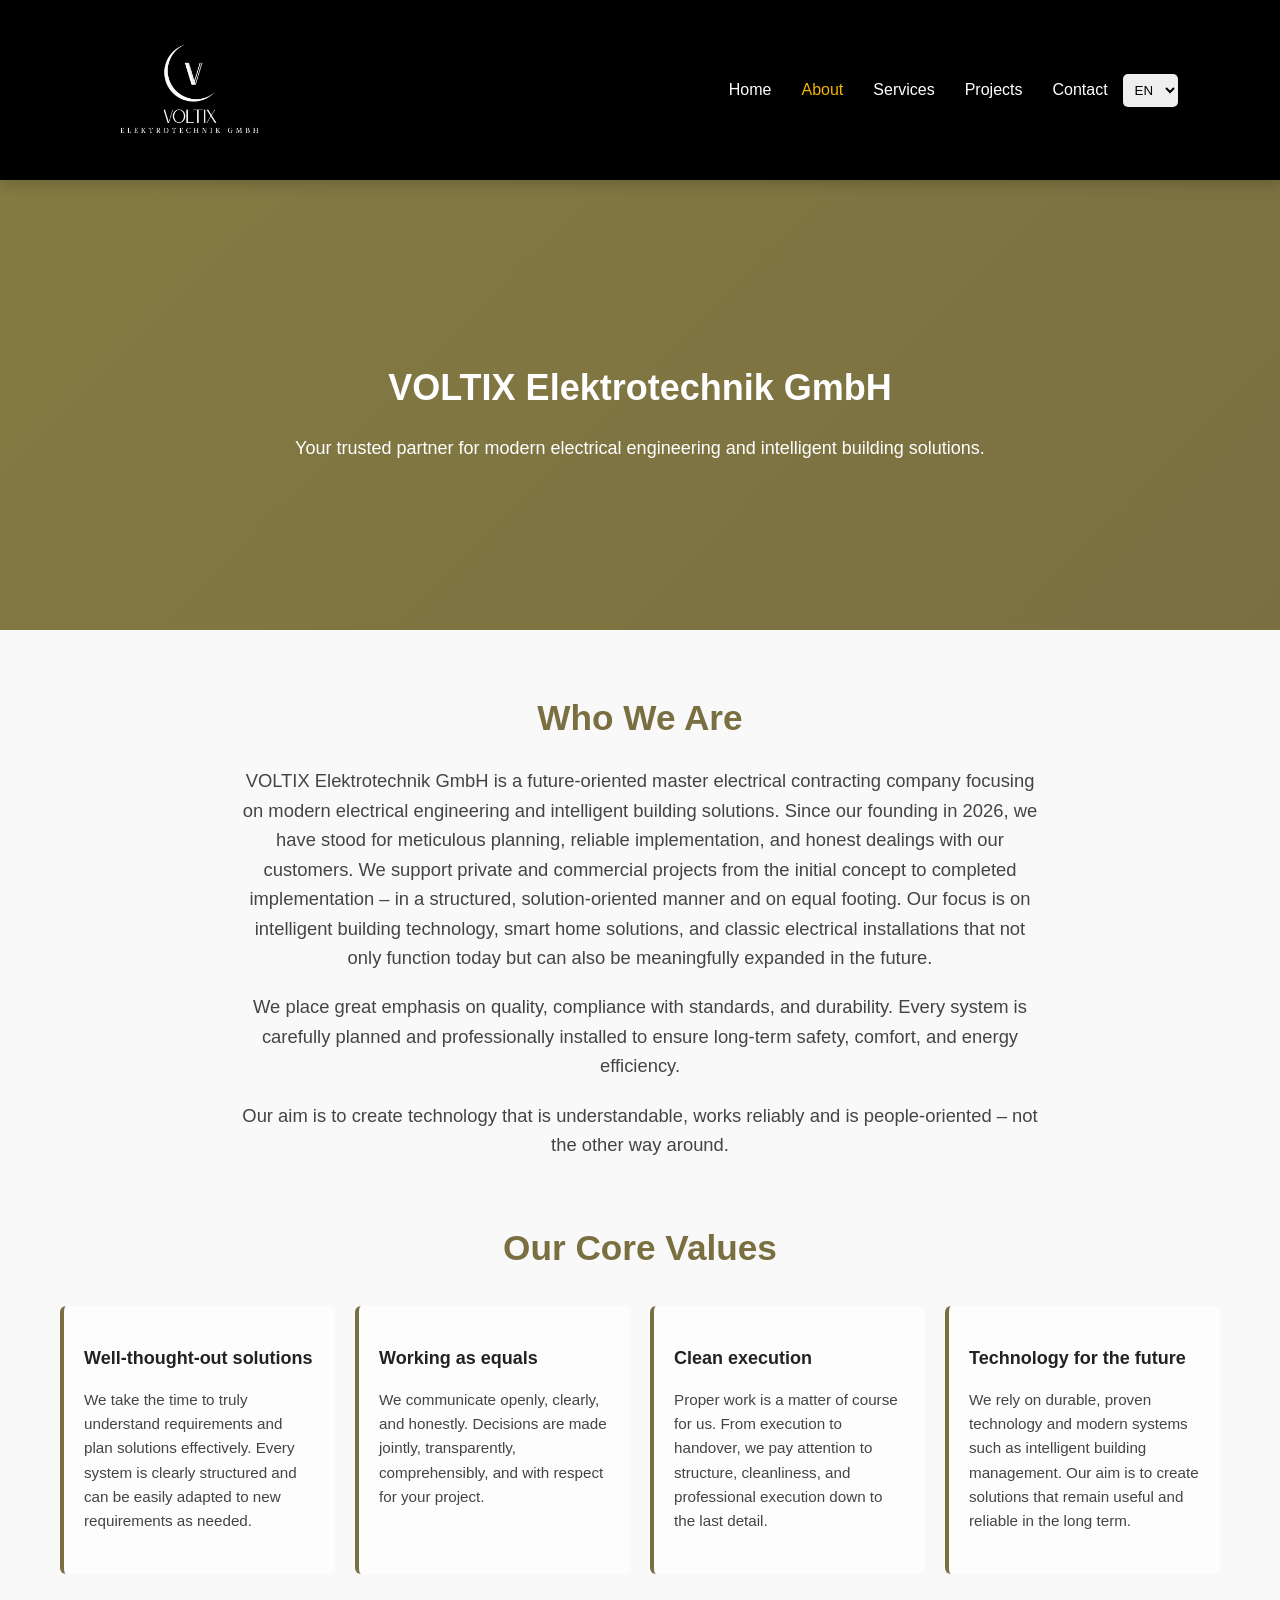
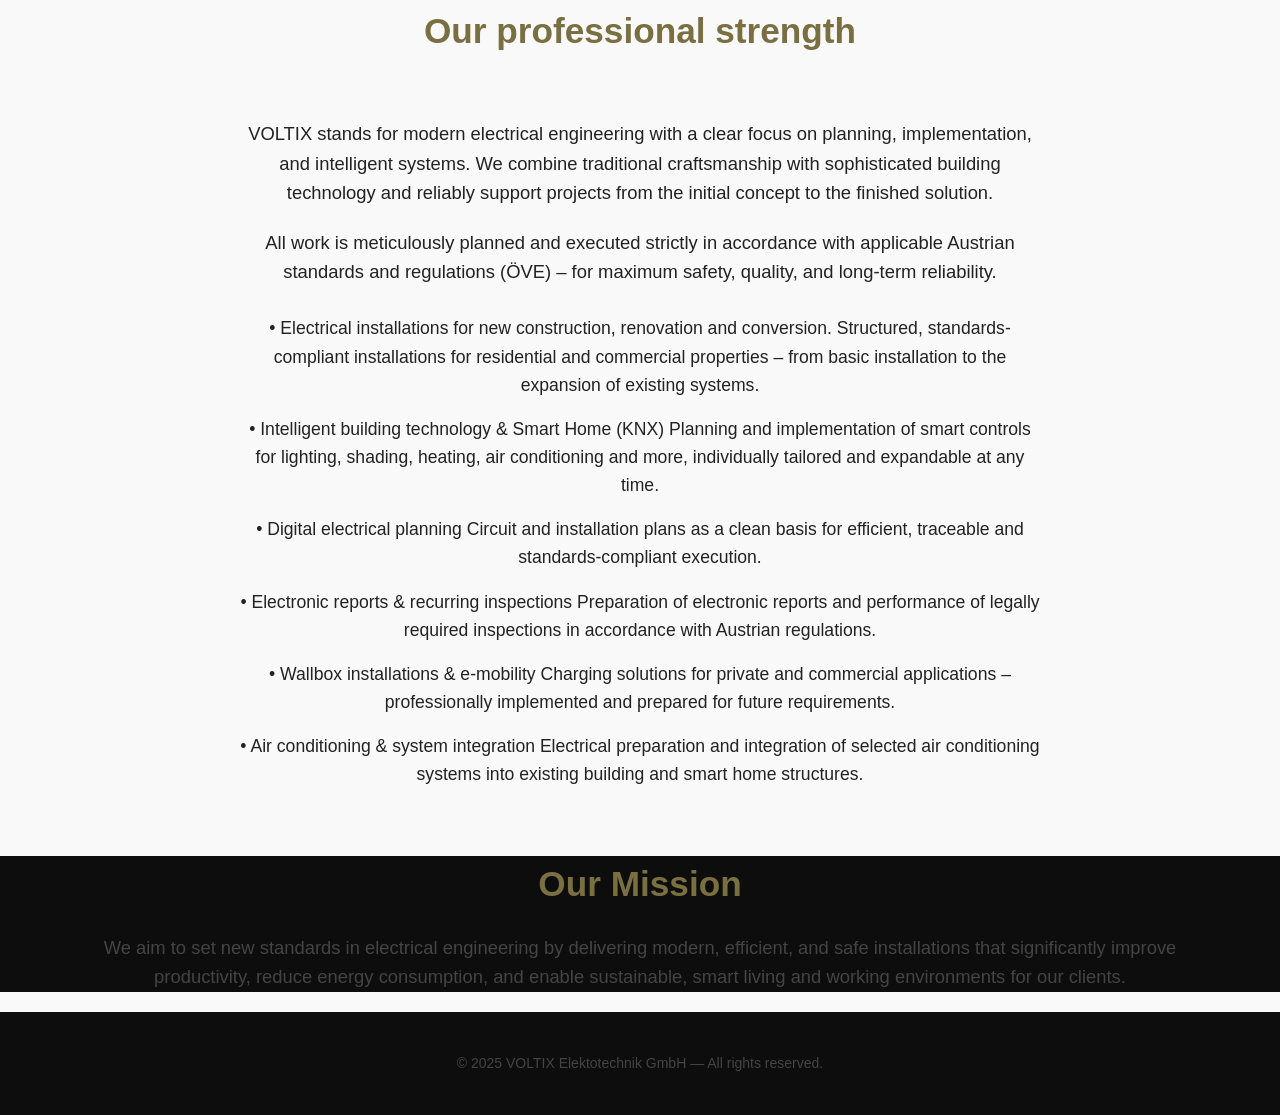
==== about.html @ af22e7ef "Update about.html" ====
<!DOCTYPE html>
<html lang="en">
<head>
    <meta charset="UTF-8" />
   <meta name="viewport" content="width=device-width, initial-scale=1.0">

<style>
    * { box-sizing: border-box; }
    body { 
        margin: 0; 
        padding: 0; 
        overflow-x: hidden; /* Prevents the 'wobble'/side-scrolling */
        width: 100%;
    }
    img { 
        max-width: 100%; /* Prevents images from being wider than the phone */
        height: auto; 
    }
    .container {
        width: 100%;
        padding: 0 20px;
        margin: 0 auto;
    }
    /* Forces everything to stay inside the phone screen */
    section {
        width: 100%;
        display: block;
        clear: both;
    }
</style>

    <title>About Us – Voltix Elektotechnik GmbH</title>

    <meta name="description" content="Learn more about Voltix Elektotechnik GmbH – a modern electrical engineering company providing professional installations, industrial automation, smart home systems, and advanced technical solutions." data-translate="meta_description_about">
    <meta name="author" content="Voltix Elektotechnik GmbH">

    <link rel="stylesheet" href="style.css">
    <link rel="icon" type="image/png" href="assets/voltix-logo.png">
</head>

</style>
<body>

    <header>
        <nav class="navbar">
            <div class="logo-container">
                <img src="assets/voltix-logo.png" alt="Voltix Logo" class="logo">
                <h1 class="company-name">Voltix Elektotechnik GmbH</h1>
            </div>

            <ul class="nav-links">
                <li><a href="index.html" data-translate="nav_home">Home</a></li>
                <li><a class="active" href="about.html" data-translate="nav_about">About</a></li>
                <li><a href="index.html#services" data-translate="nav_services">Services</a></li>
                <li><a href="index.html#projects" data-translate="nav_projects">Projects</a></li>
                <li><a href="index.html#contact" data-translate="nav_contact">Contact</a></li>

                <select class="lang-switch" onchange="setLanguage(this.value)">
                    <option value="en">EN</option>
                    <option value="de">DE</option>
                </select>
            </ul>
        </nav>
    </header>

  <section class="about-hero">
    <div class="about-hero-content">
        <h2 data-translate="about_hero_title">VOLTIX Elektrotechnik GmbH</h2>
        <p data-translate="about_hero_subtitle">Your trusted partner for modern electrical engineering and intelligent building solutions.</p>
    </div>
</section>

<section class="about-section">
    <div class="container">
        <div class="about-content-centered">
            <h2 data-translate="who_we_are_title">Who We Are</h2>
            
            <p data-translate="about_main_text_p1">
                VOLTIX Elektrotechnik GmbH is a future-oriented master electrical contracting company focusing on modern electrical engineering and intelligent building solutions. Since our founding in 2026, we have stood for meticulous planning, reliable implementation, and honest dealings with our customers. We support private and commercial projects from the initial concept to completed implementation – in a structured, solution-oriented manner and on equal footing. Our focus is on intelligent building technology, smart home solutions, and classic electrical installations that not only function today but can also be meaningfully expanded in the future.
            </p>
            <p data-translate="about_main_text_p2">
                We place great emphasis on quality, compliance with standards, and durability. Every system is carefully planned and professionally installed to ensure long-term safety, comfort, and energy efficiency.
            </p>
            <p data-translate="about_main_text_p3">
                Our aim is to create technology that is understandable, works reliably and is people-oriented – not the other way around.
            </p>
        </div>
    </div>
</section>
    <section class="content-section about-section bg-light">
        <div class="container">
            <h2 data-translate="values_title">Our Core Values</h2>
            <div class="values-grid">
                <div class="value-box">
                    <h3 data-translate="value_1_title">Well-thought-out solutions</h3>
                    <p data-translate="value_1_text">We take the time to truly understand requirements and plan solutions effectively. Every system is clearly structured and can be easily adapted to new requirements as needed.</p>
                </div>
                <div class="value-box">
                    <h3 data-translate="value_2_title">Working as equals</h3>
                    <p data-translate="value_2_text">We communicate openly, clearly, and honestly. Decisions are made jointly, transparently, comprehensibly, and with respect for your project.
                    </p>
                </div>
                <div class="value-box">
                    <h3 data-translate="value_3_title">Clean execution</h3>
                    <p data-translate="value_3_text">Proper work is a matter of course for us. From execution to handover, we pay attention to structure, cleanliness, and professional execution down to the last detail.</p>
                </div>
                <div class="value-box">
                    <h3 data-translate="value_4_title">Technology for the future</h3>
                    <p data-translate="value_4_text">We rely on durable, proven technology and modern systems such as intelligent building management. Our aim is to create solutions that remain useful and reliable in the long term.</p>
                </div>
            </div>
        </div>
    </section>

    <section class="content-section about-section">
        <div class="container">
            <h2 data-translate="expertise_title">Our professional strength</h2>
            <div class="expertise-grid">
                <div class="text-content">
                    <p data-translate="expertise_p1">
                        VOLTIX stands for modern electrical engineering with a clear focus on planning, implementation, and intelligent systems. We combine traditional craftsmanship with sophisticated building technology and reliably support projects from the initial concept to the finished solution.
                    </p>
                    <p data-translate="expertise_p2">All work is meticulously planned and executed strictly in accordance with applicable Austrian standards and regulations (ÖVE) – for maximum safety, quality, and long-term reliability.</p>
                    <ul class="skills-list">
                        <li data-translate="skill_1">• Electrical installations; For new construction, renovation and conversion. Structured, standards-compliant installations for residential and commercial properties – from basic installation to the expansion of existing systems.</li>
                        <li data-translate="skill_2">• Intelligent building technology & Smart Home (KNX); Planning and implementation of smart controls for lighting, shading, heating, air conditioning and more, individually tailored and expandable at any time.</li>
                        <li data-translate="skill_3">• Digital electrical planning; Circuit and installation plans as a clean basis for efficient, traceable and standards-compliant execution.</li>
                        <li data-translate="skill_4">• Electronic reports & recurring inspections Preparation of electronic reports and performance of legally required inspections in accordance with Austrian regulations.</li>
                        <li data-translate="skill_5">• Wallbox installations & e-mobility; Charging solutions for private and commercial applications – professionally implemented and prepared for future requirements.</li>
                        <li data-translate="skill_6">• Air conditioning & system integration; Electrical preparation and integration of selected air conditioning systems into existing building and smart home structures.</li>
                        
                    </ul>
                </div>
            </div>
        </div>
    </section>

    <section class="content-section about-section bg-dark mission-section">
        <div class="container">
            <h2 data-translate="mission_title">Our Goal</h2>
            <p data-translate="mission_text">
                Our goal is to create technology that is easy to understand, works reliably, and is oriented toward people—not the other way around.
            </p>
        </div>
    </section>

    <footer>
        <div class="container">
            <p data-translate="footer_text">© 2025 Voltix Elektrotechnik GmbH — All rights reserved.</p>
        </div>
    </footer>

    <script src="script.js"></script>
---- style.css ----
/* This enables smooth scrolling for the whole website */
html {
    scroll-behavior: smooth;
}


:root {
    --color-primary: #f4b400; /* VoltixGold */
    --color-secondary: #ffcc33;
    --color-dark: #0d0d0d;
    --color-light: #f9f9f9;
    --color-text: #222;
    --color-white: #ffffff;
}

body {
    margin: 0;
    font-family: 'Segoe UI', Tahoma, Geneva, Verdana, sans-serif;
    background: var(--color-light);
    color: var(--color-text);
    line-height: 1.6;
}
/* Center the privacy policy container */
.contact-container p {
    text-align: center;
    display: flex;
    flex-direction: column; /* Stacks checkbox above text */
    align-items: center;
    justify-content: center;
    gap: 10px;
    margin: 20px 0;
    color: white;
}
/* Base Container for Content Centering */
.container {
    max-width: 1200px;
    margin: 0 auto;
    padding: 0 20px;
}

.contact-section {
    width: 100%;
    background-color: #1a1a1a !important; /* Use the dark grey from your screenshot */
    margin: 0;
    padding: 80px 0;
}

.container {
    max-width: 1200px; /* Or whatever width you want the text to stay within */
    margin: 0 auto;    /* Centers the content */
    padding: 0 20px;   /* Prevents text from hitting screen edges on mobile */
}

.section-title {
    text-align: center;
    margin-bottom: 10px;
    font-size: 38px;
    font-weight: 700;
}

.section-subtitle {
    text-align: center;
    margin-bottom: 50px;
    font-size: 18px;
    color: #555;
}

.bg-dark {
    background: var(--color-dark);
    color: var(--color-white);
}

.bg-light {
    background: var(--color-light);
}

/* NAVBAR */
.navbar {
    position: sticky;
    top: 0;
    z-index: 1000;
    display: flex;
    justify-content: space-between;
    align-items: center;
    padding: 15px 40px;
    background: rgb(0, 0, 0); /* Slightly darker, more opaque */
    backdrop-filter: blur(5px);
    box-shadow: 0 3px 15px rgba(0,0,0,0.2);
}

/* ... (Logo and Nav Links styles remain similar, updated colors) */
.logo { width: 250px; margin-right: 70px; }
.company-name { font-size: 0px; font-weight: 0; }

.nav-links { list-style: none; display: flex; align-items: center; }
.nav-links li { margin: 0 15px; }
.nav-links a { text-decoration: none; color: var(--color-white); font-weight: 500; transition: color 0.3s; }
.nav-links a:hover, .nav-links a.active { color: var(--color-primary); }
.lang-switch { padding: 8px; border-radius: 5px; border: none; cursor: pointer; }


/* BUTTONS */
.btn {
    display: inline-block;
    padding: 12px 30px;
    border-radius: 50px; /* Pill shape */
    text-decoration: none;
    font-weight: bold;
    text-transform: uppercase;
    letter-spacing: 0.5px;
    transition: all 0.3s ease;
    border: 2px solid transparent;
    cursor: pointer;
}

.primary-btn {
    background: var(--color-primary);
    color: var(--color-dark);
}

.primary-btn:hover {
    background: var(--color-secondary);
    box-shadow: 0 4px 10px rgba(244, 180, 0, 0.4);
}

.secondary-btn {
    background: none;
    color: var(--color-dark);
    border-color: var(--color-primary);
}

.secondary-btn:hover {
    background: var(--color-primary);
    color: var(--color-dark);
}

/* HERO SECTION */
.hero {
    display: flex;
    align-items: center;
    justify-content: space-between;
    padding: 80px 8%;
    background-color: #f5f5f5;
    gap: 40px;
}

.hero-content {
    max-width: 50%;
}

.hero-content h1 {
    font-size: 42px;
    font-weight: 700;
    color: #111;
    margin-bottom: 20px;
}

.hero-content p {
    font-size: 18px;
    color: #555;
    margin-bottom: 30px;
    line-height: 1.6;
}

.btn-primary {
    display: inline-block;
    padding: 14px 32px;
    background-color: #f2b705;
    color: #111;
    font-weight: 600;
    border-radius: 30px;
    text-decoration: none;
    transition: 0.3s ease;
}

.btn-primary:hover {
    background-color: #d9a404;
}

.hero-image {
    max-width: 45%;
}

.hero-image img {
    width: 100%;
    border-radius: 16px;
    object-fit: cover;
    box-shadow: 0 10px 30px rgba(0,0,0,0.15);
}

.hero {
    position: relative;
    min-height: 80vh; /* Use min-height so it grows if needed */
    padding: 100px 20px; /* Add padding so text doesn't touch the edges */
    background: linear-gradient(
        rgba(255,255,255,0.85),
        rgba(255,255,255,0.95)
    ),
    url('assets/elektro-panel.jpg') center/cover no-repeat fixed; /* Added fixed for parallax feel */

    display: flex;
    align-items: center;
    justify-content: center;
    text-align: center;
}

.hero-content {
    max-width: 900px;
    padding: 20px;
    animation: fadeUp 1.2s ease;
}

.hero h2 {
    color: var(--color-dark);
    font-size: 60px; /* Larger title */
    font-weight: 800;
    margin-bottom: 20px;
    line-height: 1.1;
}

.hero p {
    color: var(--color-text);
    font-size: 22px;
    margin-bottom: 40px;
}

@keyframes fadeUp {
    from { opacity: 0; transform: translateY(40px); }
    to { opacity: 1; transform: translateY(0); }
}

/* ABOUT PREVIEW */
/* Center the container text */
.about-text-content {
    text-align: center;
    max-width: 800px; /* Optional: keeps text from getting too wide on desktop */
    margin: 0 auto;   /* Centers the block itself if it has a max-width */
}

/* Ensure the grid doesn't force it to the side */
.about-grid {
    display: flex;
    flex-direction: column; /* Stacks text and image (if any) vertically */
    align-items: center;    /* Centers items horizontally */
    justify-content: center;
    gap: 30px;
}

/* Center the button specifically (if it's an inline-block) */
.about-text-content .btn {
    display: inline-block;
    margin-top: 20px;
}

/* SERVICES SECTION */
.services-grid {
    display: grid;
    grid-template-columns: repeat(auto-fit, minmax(280px, 1fr));
    gap: 30px;
}

.service-box {
    position: relative; /* REQUIRED */
    background: var(--color-white);
    padding: 30px;
    border-radius: 12px;
    box-shadow: 0 4px 15px rgba(0,0,0,0.05);
    border-top: 5px solid var(--color-primary);
    transition: transform 0.35s ease, box-shadow 0.35s ease;
    overflow: hidden; /* REQUIRED */
    cursor: pointer;
}

/* background image layer */
.service-box::before {
    content: "";
    position: absolute;
    inset: 0;
    background-size: cover;
    background-position: center;
    opacity: 0.18; /* image visibility */
    z-index: 0;
    transition: opacity 0.35s ease, transform 0.35s ease;
}

/* text stays above image */
.service-box > * {
    position: relative;
    z-index: 1;
}

.service-box h3 {
    font-size: 22px;
    color: var(--color-dark);
    margin-top: 0;
    margin-bottom: 10px;
}

/* hover effects */
.service-box:hover {
    transform: translateY(-8px);
    box-shadow: 0 20px 40px rgba(0,0,0,0.12);
}

.service-box:hover::before {
  opacity: 0.28;
  transform: scale(1.05);
}



.service-box.elektro::before {
    background-image: url("assets/elektro-image.png");
}

.service-box.smart::before {
    background-image: url("assets/smart-home.png");
}

.service-box.testing::before {
    background-image: url("assets/ebefund.png");
}

.service-box.planning::before {
    background-image: url("assets/planning.jpg");
}

.service-box.wallbox::before {
    background-image: url("assets/wallbox.jpg");
}

.service-box.klima::before {
    background-image: url("assets/climate.jpg");
}


/* PROJECTS SECTION */
.projects-grid {
    display: grid;
    grid-template-columns: 1fr 1fr;
    gap: 30px;
}
.project-card {
    background: var(--color-white);
    padding: 30px;
    border-radius: 12px;
    box-shadow: 0 4px 15px rgba(0,0,0,0.05);
    border-left: 5px solid #007bff; /* Secondary color for project */
}
.project-card h3 {
    color: #007bff;
    margin-top: 0;
}
.project-card p {
    font-size: 16px;
}
/* Cards (example) */
.service-card {
  cursor: pointer;
  padding: 20px;
  border-radius: 12px;
  background: #fff;
  box-shadow: 0 8px 25px rgba(0,0,0,0.1);
  transition: transform 0.2s;
}

.service-card:hover {
  transform: translateY(-6px);
}

/* Modal Overlay */
/* The Dark Background */
/* OVERLAY */
.modal-overlay {
    display: none ; /* Hidden by default */
    position: fixed;
    inset: 0;
    background: rgba(0, 0, 0, 0.8);
    z-index: 9999;
    display: none;
    justify-content: center;
    align-items: center;
}

/* MODAL BOX */
.modal {
    position: relative;
    background: white;
    padding: 60px;
    border-radius: 8px;
    max-width: 1000px;
    width: 90%;
    color: #333;
    box-shadow: 0 5px 15px rgba(0,0,0,0);
    animation: fadeIn 0.3s ease;
    overflow: hidden;
}
.service-image-wrapper {
    width: 40%;
    aspect-ratio: 16 / 9; /* Forces all images to the same professional shape */
    overflow: hidden;
    border-radius: 8px;
    border: 1px solid rgba(122, 111, 65, 0.3); /* Subtle gold border */
    box-shadow: 0 10px 30px rgba(0, 0, 0, 0.5);
    position: relative;
}

.service-image-wrapper img {
    width: 100%;
    height: 100%;
    object-fit: cover; /* Prevents stretching */
    transition: transform 0.5s ease;
    filter: brightness(0.9); /* Makes the image feel more industrial */
}

/* Hover effect for a "live" feel */
.service-image-wrapper:hover img {
    transform: scale(1.05);
    filter: brightness(1.1);
}



@keyframes fadeIn {
    from { opacity: 0; transform: translateY(-20px); }
    to { opacity: 1; transform: translateY(0); }
}

.close-btn {
    position: absolute;
    top: 10px;
    right: 15px;
    font-size: 28px;
    border: none;
    background: none;
    cursor: pointer;
}


/* TRUST SECTION */
.trust {
    padding: 50px 0;
}

.trust h2 {
    margin-bottom: 40px;
    font-size: 32px;
}

.trust-grid {
    display: grid;
    grid-template-columns: repeat(auto-fit, minmax(200px, 1fr));
    gap: 20px;
    font-size: 17px;
    font-weight: 600;
    text-transform: uppercase;
    letter-spacing: 0.5px;
}
.trust-grid div {
    background: rgba(255, 255, 255, 0.1);
    padding: 20px;
    border-radius: 8px;
}


/* FOOTER */
footer {
    background: var(--color-dark);
    padding: 25px 0;
    text-align: center;
    color: var(--color-white);
    font-size: 14px;
    margin-top: 0;
}

/* --- ABOUT PAGE SPECIFIC STYLES --- */
/* MOBILE FIXES */
@media (max-width: 768px) {
    /* Shrink the Hero Title so it doesn't wrap 5 times */
    .about-hero-content h2 {
        font-size: 28px !important;
    }
    
    .about-hero {
        height: 40vh !important; /* Make hero shorter on mobile */
    }

    /* Shrink Section Titles */
    .about-section h2, 
    .about-content-centered h2, 
    .expertise-grid h2 {
        font-size: 1.8rem !important; 
    }

    /* Shrink Body Text slightly for better fit */
    .about-section p, 
    .about-content-centered p, 
    .expertise-grid p {
        font-size: 1rem !important;
        padding: 0 10px; /* Adds a little space on the sides */
    }

    /* Stack the values grid into 1 column */
    .values-grid {
        grid-template-columns: 1fr !important;
    }
}

/* 1. ANIMATION (Keep as is) */
@keyframes electricFlow {
    0% { background-position: 0% 50%; }
    50% { background-position: 100% 50%; }
    100% { background-position: 0% 50%; }
}

/* 2. HERO SECTION - Adjusted height and text */
.about-hero {
    background: linear-gradient(-45deg, #000000, #000000, #7a6f41, #837b43);
    background-size: 300% 300%;
    animation: electricFlow 10s ease infinite;
    height: 50vh; /* Reduced from 60vh */
    display: flex;
    flex-direction: column;
    align-items: center;
    justify-content: center;
    text-align: center;
    color: white;
    padding: 0 20px;
}

.about-hero-content h2 {
    font-size: 36px; /* Reduced from 48px */
    margin-bottom: 10px;
}

.about-hero-content p {
    font-size: 18px; /* Reduced from 20px */
}

/* 3. CENTER & RESIZE CONTENT */
.about-content-centered, 
.about-content-grid, 
.expertise-grid {
    display: block !important;    
    text-align: center !important; 
    max-width: 800px !important; /* Slightly narrower for better reading */
    margin: 60px auto !important;     
}

/* Titles - Professional Size */
.about-section h2, 
.about-content-centered h2, 
.expertise-grid h2,
.mission-section h2 {
    text-align: center !important;
    font-size: 2.2rem !important; /* Reduced from 3rem */
    margin-bottom: 20px !important;
    display: block !important;
    color: #7a6f41; /* Using your gold theme color */
}

/* Body Text - Clean & Readable */
.about-section p, 
.about-content-centered p, 
.expertise-grid p,
.mission-section p {
    text-align: center !important;
    font-size: 1.15rem !important; /* Reduced from 1.4rem */
    line-height: 1.6 !important;
    margin-bottom: 20px !important;
    display: block !important;
}

/* Skills List - Centered and clean */
.skills-list {
    text-align: center !important;
    list-style: none !important;
    padding: 0 !important;
    margin: 20px auto !important;
    font-size: 1.1rem !important;
}

.skills-list li {
    padding: 8px 0;
}

/* 4. GRIDS (Keeping them functional) */
.values-grid {
    display: grid;
    grid-template-columns: repeat(auto-fit, minmax(240px, 1fr));
    gap: 20px;
    margin-top: 30px;
}

.value-box {
    padding: 20px;
    border-left: 4px solid #7a6f41;
    border-radius: 6px;
    background: #fdfdfd; 
    text-align: left; /* Keep box content left-aligned for clarity */
}

.value-box h3 {
    font-size: 18px;
    margin-bottom: 10px;
}

.value-box p {
    font-size: 0.95rem !important; /* Keep box text smaller */
    text-align: left !important;
}


/* RESPONSIVENESS */
@media (max-width: 900px) {
    .navbar {
        flex-direction: column;
        padding: 15px 20px;
    }
    .nav-links {
        margin-top: 15px;
    }
    .nav-links li {
        margin: 0 10px;
    }
    .hero h2 {
        font-size: 40px;
    }
    .hero p {
        font-size: 18px;
    }
    .about-grid, .projects-grid, .about-content-grid, .expertise-grid {
        grid-template-columns: 1fr;
    }
    .about-image-content, .expertise-grid > :last-child {
        order: -1; /* Move image/placeholder above text on mobile */
    }
}
@media (max-width: 900px) {
    .hero {
        flex-direction: column;
        text-align: center;
    }

    .hero-content,
    .hero-image {
        max-width: 100%;
    }
}

.contact-container {
  display: flex;
  flex-wrap: wrap;
  gap: 60px;
  background-color: #222; /* Dark theme from photo 2 */
  color: white;
  padding: 60px;
  font-family: sans-serif;
}

.contact-info, .contact-form-wrapper {
  flex: 1;
  min-width: 300px;
}

.contact-info h2, .contact-form-wrapper h2 {
  border-bottom: 3px solid #e74c3c; /* Red accent line */
  padding-bottom: 30px;
  margin-bottom: 30px;
}

.info-item { margin-bottom: 20px; line-height: 1.6; }

/* Form Styling */
.form-row {
  display: flex;
  gap: 15px;
  margin-bottom: 15px;
}

input, textarea {
  width: 100%;
  padding: 12px;
  background: transparent;
  border: 1px solid #555;
  color: white;
  border-radius: 4px;
}

.send-btn {
  background-color: #f1c40f; /* Yellow button from photo 1 */
  color: black;
  border: none;
  padding: 15px 40px;
  font-weight: bold;
  cursor: pointer;
  margin-top: 20px;
  transition: 0.3s;
}

.send-btn:hover {
  background-color: #d4ac0d;
}
/* Layout for info items to align icons properly */
.info-item {
  display: flex;
  align-items: flex-start;
  gap: 15px;
  margin-bottom: 25px;
}

/* Icon Styling */
.info-item i {
  color: #f1c40f; /* Matches your yellow button */
  font-size: 1.2rem;
  margin-top: 5px; /* Aligns with the first line of text */
  width: 20px;     /* Keeps icons centered even if widths vary */
  text-align: center;
}

.info-text p {
  margin: 0;
  line-height: 1.6;
}

.info-text h3 {
  margin: 0 0 5px 0;
  font-size: 1.1rem;
}
/* Ensure both headings start at the exact same vertical point */
.contact-info h2, 
.contact-form-wrapper h2 {
    margin-top: 0;           /* Remove default browser margins */
    padding-top: 20px;       /* Set a specific uniform starting point */
    font-size: 24px;         /* Ensure font sizes are identical */
    line-height: 1.2;        /* Ensure line height is identical */
}

/* Ensure the lines (borders) are positioned exactly the same */
.contact-info h2, 
.contact-form-wrapper h2 {
    border-bottom: 2px solid #e74c3c; /* Your orange/red color */
    padding-bottom: 10px;            /* Space between text and the line */
    margin-bottom: 30px;            /* Space below the line */
    display: inline-block;          /* Makes the line only as long as the text */
    width: 100%;                    /* Or set a fixed width like 300px to match exactly */
}
.contact-container {
    display: flex;
    align-items: flex-start; /* This is crucial for top alignment */
    justify-content: space-between;
    gap: 50px;
}
.centered-heading {
    display: flex;
    align-items: center;
    text-align: center;
    color: white; /* Matches your image */
    font-size: 2rem;
    margin-bottom: 30px;
    width: 100%;
}

/* This creates the lines on the left and right */
.centered-heading::before,
.centered-heading::after {
    content: '';
    flex: 1;
    border-bottom: 2px solid #e63946; /* The red color from your line */
}

/* This adds a gap between the text and the lines */
.centered-heading::before {
    margin-right: 15px;
}

.centered-heading::after {
    margin-left: 15px;
}
.button-wrapper {
    display: flex;
    justify-content: center; /* Centers the button horizontally */
    width: 100%;
    margin-top: 20px;
}


/* Unified Navbar Styles */
.navbar {
    display: flex;
    justify-content: space-between;
    align-items: center;
    padding: 20px 8%;    /* Matches your service page padding */
    background: #000;
    position: sticky;
    top: 0;
    z-index: 1000;
    height: auto;        /* Changed from 80px to auto to allow the logo to define the height */
}

/* Unified Logo Styles */
.logo, .logo-container img {
    height: 140px;       /* Matches the service page logo height */
    width: auto;         /* Maintains aspect ratio to prevent stretching */
    display: block;
    object-fit: contain;
}

.logo {
    height: 100px;                   /* Adjust this to make the logo look proportional */
    width: 200px;
}
.back-nav {
    margin-bottom: 30px;
}

.back-link {
    text-decoration: none;
    color: var(--color-text);
    font-weight: 600;
    display: inline-flex;
    align-items: center;
    gap: 10px;
    transition: color 0.3s ease, transform 0.3s ease;
}

.back-link i {
    color: var(--color-primary); /* Use your Voltix Gold */
    font-size: 1.1rem;
}

.back-link:hover {
    color: var(--color-primary);
    transform: translateX(-5px); /* Subtle nudge to the left */
}
/* Remove blue color and underlines from the service links */
.services-grid a {
    text-decoration: none; /* Removes the underline */
    color: inherit;        /* Forces the text to stay the original color (dark) */
    display: block;        /* Ensures the whole card area remains clickable */
}

/* Optional: Ensure the titles don't turn blue on hover */
.service-box h3 {
    text-decoration: none;
    color: var(--color-dark);
}
.service-box {
    transition: transform 0.3s ease, box-shadow 0.3s ease;
}

.service-box:hover {
    transform: translateY(-8px); /* Card lifts up */
    box-shadow: 0 10px 25px rgba(0,0,0,0.1); /* Shadow deepens */
    border-top-color: var(--color-secondary); /* Top border changes color */
}
a {
    text-decoration: none;
    color: inherit;
}
[data-translate*="_text"] {
    white-space: pre-line; /* Preserves line breaks and bullets */
    line-height: 1.8;
    color: #444;
}
/* MOBILE RESCUE FIXES */
@media (max-width: 768px) {
    /* 1. Stop the side-scrolling/white gap */
    html, body {
        overflow-x: hidden;
        width: 100%;
        margin: 0;
        padding: 0;
    }

    /* 2. Fix the Header/Nav (The black bar in your first photo) */
    .navbar {
        flex-direction: column;
        padding: 10px;
        width: 100%;
    }
    
    .nav-links {
        display: flex;
        flex-wrap: wrap; /* Wraps links so they don't go off-screen */
        justify-content: center;
        gap: 10px;
        padding: 0;
        margin-top: 10px;
    }

    /* 3. Force Centering on All Sections */
    .container, .about-content-centered, .mission-section {
        width: 100% !important;
        padding: 0 20px !important;
        text-align: center !important;
    }

    /* 4. Fix Service Cards (Photo 2 & 4) */
    /* This makes them take full width and centers them */
    .values-grid, .expertise-grid {
        display: flex !important;
        flex-direction: column !important;
        align-items: center !important;
        width: 100% !important;
    }

    .value-box, .service-card {
        width: 100% !important;
        max-width: 350px; /* Keeps them from being too wide */
        margin-bottom: 20px;
    }

    /* 5. Fix the Black Info Boxes (Photo 5) */
    /* This stops them from cutting off on the right */
    .why-choose-grid, .info-boxes {
        width: 100% !important;
        padding: 10px !important;
        display: block !important;
    }

    .info-box {
        width: 100% !important;
        margin-bottom: 10px !important;
    }

    /* 6. Fix Titles (So they don't break lines weirdly) */
    h2 {
        font-size: 28px !important;
        line-height: 1.2 !important;
    }
}
/* --- THE MOBILE PATCH (Add to the bottom of your 900 lines) --- */
@media (max-width: 768px) {
    /* 1. Prevent the "Side-Scroll" / White Gap */
    html, body {
        overflow-x: hidden;
        width: 100%;
        margin: 0;
        padding: 0;
    }

    /* 2. Fix the Hero Section (Photo 1) */
    .hero, .about-hero {
        height: auto !important;
        min-height: 70vh;
        padding: 80px 20px !important;
        display: flex;
        flex-direction: column;
        justify-content: center;
    }

    .hero h1, .hero h2, .about-hero-content h2 {
        font-size: 30px !important;
        line-height: 1.2;
    }

    /* 3. Fix the Navbar & Logo */
    .navbar {
        flex-direction: column !important;
        height: auto !important;
        padding: 15px !important;
    }

    .logo {
        height: 60px !important; /* Makes logo fit on phone */
        width: auto !important;
        margin-bottom: 10px !important;
    }

    .nav-links {
        flex-wrap: wrap;
        justify-content: center;
        gap: 10px;
    }

    /* 4. Fix Grids (Services, Values, Expertise) */
    /* This stops them from being 'everywhere' and stacks them neatly */
    .services-grid, 
    .values-grid, 
    .expertise-grid, 
    .projects-grid, 
    .why-choose-grid,
    .contact-container {
        display: flex !important;
        flex-direction: column !important;
        align-items: center !important;
        width: 100% !important;
        gap: 20px !important;
    }

    .service-box, .value-box, .project-card, .info-box {
        width: 100% !important;
        max-width: 100% !important;
        margin: 0 !important;
    }

    /* 5. Fix the Service Image Squares (The ones we discussed) */
    .service-image-wrapper {
        width: 100% !important;
        aspect-ratio: 1 / 1 !important;
    }

    /* 6. Fix the Contact Section (Photo 5) */
    .contact-info, .contact-form-wrapper {
        width: 100% !important;
        padding: 10px !important;
    }
    
    .centered-heading {
        font-size: 1.6rem !important;
    }
/* --- DEEP CLEAN MOBILE NAVBAR --- */
@media screen and (max-width: 768px) {
    /* Force the black bar to be smaller */
    header, .navbar {
        display: flex !important;
        flex-direction: column !important;
        align-items: center !important;
        padding: 15px 0 !important;
        height: auto !important;
        min-height: unset !important;
        background: #000 !important;
    }

    /* Force the logo to shrink */
    .logo, .logo-container img, .navbar img {
        height: 45px !important; /* Smaller height */
        width: auto !important;
        margin: 0 auto 10px auto !important;
        max-width: 180px !important;
        display: block !important;
    }

    /* Force the links to stay in one or two neat rows */
    .nav-links {
        display: flex !important;
        flex-direction: row !important;
        flex-wrap: wrap !important;
        justify-content: center !important;
        gap: 10px 15px !important;
        padding: 0 10px !important;
        margin: 0 !important;
        list-style: none !important;
        width: 100% !important;
    }

    .nav-links li {
        margin: 0 !important;
        padding: 0 !important;
    }

    .nav-links a {
        font-size: 13px !important;
        font-weight: 600 !important;
        text-transform: uppercase !important;
        letter-spacing: 0.5px !important;
        white-space: nowrap !important;
    }

    /* Hide the language switcher text or shrink it to fit */
    .lang-switch {
        margin-top: 10px !important;
        transform: scale(0.9);
    }
}
/* --- ULTIMATE VERTICAL MOBILE FIX --- */
@media (max-width: 768px) {
    /* 1. Kill the Horizontal Scroll / White Gap */
    html, body {
        overflow-x: hidden !important;
        width: 100% !important;
        position: relative;
    }

    /* 2. Fix the Navbar (The biggest issue) */
    .navbar {
        flex-direction: column !important;
        padding: 15px 10px !important;
        height: auto !important;
        width: 100% !important;
        align-items: center !important;
    }

    .logo {
        width: 160px !important; /* Shrink logo for vertical view */
        height: auto !important;
        margin: 0 auto 10px auto !important;
        display: block !important;
    }

    .nav-links {
        display: flex !important;
        flex-wrap: wrap !important;
        justify-content: center !important;
        gap: 8px !important;
        padding: 0 !important;
        width: 100% !important;
    }

    .nav-links li {
        margin: 5px !important;
    }

    .nav-links a {
        font-size: 14px !important;
    }

    /* 3. Fix the Hero Section Title (Photo 1) */
    .hero h2 {
        font-size: 32px !important; /* Prevents giant text from breaking the layout */
        line-height: 1.1 !important;
        padding: 0 10px !important;
    }

    /* 4. Fix the Inquiry Form & Contact Container (Photo 11) */
    .contact-container {
        padding: 30px 15px !important;
        flex-direction: column !important;
        width: 100% !important;
    }

    .contact-info, .contact-form-wrapper {
        width: 100% !important;
        min-width: 100% !important;
        margin: 0 0 40px 0 !important;
        text-align: center !important;
    }

    .form-row {
        flex-direction: column !important; /* Stacks name fields vertically */
        gap: 0 !important;
    }

    input, textarea {
        width: 100% !important;
        margin-bottom: 15px !important;
        box-sizing: border-box !important; /* Vital: keeps padding inside the box */
    }

    /* 5. Force Center Headers with Red Lines */
    .centered-heading, .contact-info h2, .contact-form-wrapper h2 {
        justify-content: center !important;
        text-align: center !important;
        font-size: 1.6rem !important;
        display: flex !important;
    }

    /* 6. Stack All Grids Vertically */
    .services-grid, .values-grid, .projects-grid, .expertise-grid {
        display: flex !important;
        flex-direction: column !important;
        align-items: center !important;
        width: 100% !important;
    }

    .service-box, .value-box, .project-card {
        width: 100% !important;
        max-width: 100% !important;
        margin-bottom: 20px !important;
    }
}
    /* --- FIX FOR ZOOMED-IN SERVICE PAGES --- */
@media (max-width: 768px) {
    /* 1. Stop forcing the hero to fill the whole screen height */
    .hero, .about-hero, .service-hero {
        height: auto !important; /* This is the main fix */
        min-height: 50vh !important;
        padding: 100px 20px 60px 20px !important; /* More space for the text */
        display: flex !important;
        align-items: center !important;
        justify-content: center !important;
    }

    /* 2. Shrink the titles so they don't look 'zoomed' */
    .hero h1, .hero h2, .about-hero-content h2 {
        font-size: 28px !important; /* Smaller header for mobile */
        line-height: 1.2 !important;
        margin-bottom: 15px !important;
    }

    /* 3. Shrink the description text */
    .hero p, .about-hero-content p {
        font-size: 15px !important;
        line-height: 1.5 !important;
        max-width: 100% !important;
    }

    /* 4. Fix the white gap caused by the zoomed content */
    .container {
        width: 100% !important;
        padding: 0 20px !important;
    }
}
    /* --- EMERGENCY SCALE RESET --- */
@media (max-width: 768px) {
    /* 1. Force the Hero to stop zooming */
    .hero, .about-hero, .service-hero, .hero-section {
        height: auto !important;
        min-height: 60vh !important;
        /* This removes the massive side-padding that causes the zoom effect */
        padding: 120px 20px 60px 20px !important; 
        width: 100% !important;
        display: flex !important;
        flex-direction: column !important;
        justify-content: center !important;
        align-items: center !important;
    }

    /* 2. Fix the Hero Content container */
    .hero-content, .about-hero-content {
        width: 100% !important;
        max-width: 100% !important;
        padding: 0 !important;
        margin: 0 !important;
        text-align: center !important;
    }

    /* 3. Force text to stay inside the screen */
    .hero h1, .hero h2 {
        font-size: 28px !important;
        width: 100% !important;
        word-wrap: break-word !important;
    }

    .hero p {
        font-size: 16px !important;
        width: 100% !important;
        padding: 0 10px !important;
    }

    /* 4. Fix any massive margins/paddings from your 900 lines */
    .content-section {
        padding: 40px 15px !important;
    }

    .container {
        width: 100% !important;
        max-width: 100% !important;
        padding: 0 15px !important;
        margin: 0 !important;
    }
}
    /* ===================================================== */
/* =============== FINAL MOBILE MASTER FIX ============== */
/* =============== (DO NOT EDIT ABOVE) ================== */
/* ===================================================== */

@media (max-width: 768px) {

    /* GLOBAL RESET */
    * {
        box-sizing: border-box !important;
    }

    html, body {
        width: 100% !important;
        overflow-x: hidden !important;
        margin: 0 !important;
        padding: 0 !important;
    }

    /* CONTAINER FIX */
    .container {
        width: 100% !important;
        max-width: 100% !important;
        padding: 0 15px !important;
        margin: 0 auto !important;
    }

    /* NAVBAR FIX */
    .navbar {
        flex-direction: column !important;
        align-items: center !important;
        justify-content: center !important;
        padding: 10px !important;
        width: 100% !important;
    }

    .logo {
        width: 150px !important;
        height: auto !important;
        margin-bottom: 10px !important;
    }

    .nav-links {
        display: flex !important;
        flex-wrap: wrap !important;
        justify-content: center !important;
        gap: 8px !important;
        width: 100% !important;
        padding: 0 !important;
        margin: 0 !important;
    }

    .nav-links li {
        margin: 4px !important;
    }

    .nav-links a {
        font-size: 13px !important;
        white-space: nowrap !important;
    }

    /* HERO FIX */
    .hero, .about-hero {
        height: auto !important;
        min-height: 65vh !important;
        padding: 100px 20px 60px 20px !important;
        flex-direction: column !important;
        text-align: center !important;
    }

    .hero-content {
        max-width: 100% !important;
        padding: 0 !important;
    }

    .hero h1, .hero h2 {
        font-size: 28px !important;
        line-height: 1.2 !important;
        word-break: break-word !important;
    }

    .hero p {
        font-size: 16px !important;
        padding: 0 10px !important;
    }

    /* GRID FIXES (VERY IMPORTANT) */
    .services-grid,
    .projects-grid,
    .values-grid,
    .expertise-grid,
    .contact-container {
        display: flex !important;
        flex-direction: column !important;
        align-items: center !important;
        width: 100% !important;
        gap: 20px !important;
    }

    .service-box,
    .project-card,
    .value-box {
        width: 100% !important;
        max-width: 100% !important;
    }

    /* IMAGE FIX */
    .hero-image,
    .service-image-wrapper {
        width: 100% !important;
        max-width: 100% !important;
    }

    .service-image-wrapper {
        aspect-ratio: 1 / 1 !important;
    }

    /* CONTACT SECTION FIX */
    .contact-container {
        padding: 30px 15px !important;
    }

    .contact-info,
    .contact-form-wrapper {
        width: 100% !important;
        min-width: 100% !important;
        text-align: center !important;
    }

    .form-row {
        flex-direction: column !important;
        gap: 0 !important;
    }

    input, textarea {
        width: 100% !important;
        margin-bottom: 15px !important;
    }

    /* HEADINGS FIX */
    h1, h2, h3 {
        word-break: break-word !important;
    }

    h2 {
        font-size: 26px !important;
    }

    /* BUTTON FIX */
    .btn, .primary-btn, .secondary-btn {
        width: auto !important;
        max-width: 100% !important;
        text-align: center !important;
    }

    /* SECTION SPACING FIX */
    .content-section {
        padding: 40px 15px !important;
    }
}
    .send-btn {
    background-color: #f4b400; /* Voltix Gold */
    color: #000;
    padding: 15px 40px;
    border: none;
    border-radius: 50px;
    font-weight: bold;
    text-transform: uppercase;
    cursor: pointer;
    transition: background 0.3s ease;
    width: auto; /* Keeps it from stretching to full width */
}

.send-btn:hover {
    background-color: #ffcc33;
}
/* --- CONTACT FORM TEXT VISIBILITY --- */
#contact {
    background-color: #0d0d0d !important;
    color: #ffffff !important; /* Forces all text in this section to white */
}

.contact-form-wrapper h2, 
.contact-info h2 {
    color: #ffffff !important;
}

/* Style for the text next to the checkbox */
.checkbox-text {
    color: #ffffff;
    font-size: 14px;
    margin-left: 10px;
    line-height: 1.4;
    display: inline-block;
}

/* Ensure placeholder text inside inputs is visible but slightly faded */
.contact-form input::placeholder,
.contact-form textarea::placeholder {
    color: #bbbbbb;
}

/* Fix for the checkbox labels */
.checkbox-container {
    color: #ffffff;
    display: flex;
    align-items: center;
    margin-top: 15px;
    cursor: pointer;
}
/* --- CONTACT SECTION VISIBILITY FIX --- */
#contact {
    background-color: #0d0d0d !important; /* Deep black background */
    color: #ffffff !important;           /* Force all text to white */
    padding: 80px 0;
}

/* Ensure the titles are visible */
.contact-info h2, 
.contact-form-wrapper h2,
.centered-heading {
    color: #ffffff !important;
}

/* Style the inputs so they aren't just invisible boxes */
.contact-form input,
.contact-form textarea {
    background: #1a1a1a !important; /* Slightly lighter than the background */
    border: 1px solid #444 !important;
    color: #ffffff !important;
    padding: 15px;
    margin-bottom: 15px;
}

/* Fix for the "Ich habe die..." checkbox text */
.checkbox-text {
    color: #ffffff !important;
    font-size: 14px;
    margin-left: 10px;
    display: inline-block;
}

/* Placeholder visibility */
input::placeholder, 
textarea::placeholder {
    color: #888 !important;
}
    /* --- THE FINAL DARK FORM FIX --- */
#contact, .contact-section {
    background-color: #0d0d0d !important; /* Forces background to Black */
    color: #ffffff !important;           /* Forces text to White */
}

.contact-form {
    background: #1a1a1a !important;      /* Dark grey box */
    padding: 40px !important;
    border-radius: 12px !important;
    border: 1px solid #333 !important;
}

/* Fix the inputs so they aren't white-on-white */
.contact-form input, 
.contact-form textarea {
    background-color: #2a2a2a !important; 
    color: #ffffff !important; 
    border: 1px solid #444 !important;
    margin-bottom: 15px !important;
}

/* Force the Checkbox text to be visible */
.checkbox-text {
    color: #ffffff !important;
    font-size: 14px !important;
    opacity: 1 !important;
    visibility: visible !important;
}

/* Ensure headings aren't black */
.contact-form-wrapper h2, 
.contact-info h2, 
.centered-heading {
    color: #ffffff !important;
}
    /* --- THE ULTIMATE CONTACT FIX --- */
/* --- CONTACT LAYOUT & VISIBILITY --- */
.contact-section {
    background-color: #0d0d0d !important;
    padding: 80px 0;
    color: white;
}

.contact-container {
    display: flex;
    justify-content: space-between;
    align-items: flex-start;
    gap: 50px;
}

/* Force side-by-side on Desktop */
.contact-info, .contact-form-wrapper {
    flex: 1;
}

/* MISSING TEXT "INQUIRY" STYLE */
.form-title, .contact-info h2 {
    color: #ffffff !important;
    font-size: 24px;
    margin-bottom: 30px;
    border-bottom: 2px solid #e74c3c; /* Red line from your design */
    display: inline-block;
    padding-bottom: 10px;
}

.contact-form {
    background: #1a1a1a !important;
    padding: 30px;
    border-radius: 12px;
    display: flex;
    flex-direction: column;
}

.form-row {
    display: flex;
    gap: 15px;
}

/* Input visibility */
.contact-form input, .contact-form textarea {
    background: #2a2a2a !important;
    color: white !important;
    border: 1px solid #444 !important;
    padding: 12px;
    margin-bottom: 15px;
    border-radius: 5px;
}

.checkbox-text {
    color: white !important;
    font-size: 14px;
}

/* MOBILE RESPONSIVENESS: Stacks them vertically on phones */
@media (max-width: 768px) {
    .contact-container {
        flex-direction: column !important;
    }
    .form-row {
        flex-direction: column !important;
        gap: 0;
    }
}

/* Hide hamburger by default (Desktop) */
.menu-toggle {
    display: none;
    flex-direction: column;
    cursor: pointer;
}

.menu-toggle .bar {
    width: 25px;
    height: 3px;
    background-color: white;
    margin: 4px 0;
    transition: 0.4s;
}

/* Mobile Layout (Screens smaller than 768px) */
@media screen and (max-width: 768px) {
    .menu-toggle {
        display: flex; /* Show hamburger */
        z-index: 1001;
    }

    .nav-links {
        display: none; /* Hide links initially */
        flex-direction: column;
        position: absolute;
        top: 70px; /* Adjust based on your nav height */
        left: 0;
        width: 100%;
        background-color: #1a1a1a;
        padding: 20px 0;
        text-align: center;
        z-index: 1000;
    }

    /* This class is added by JS when clicked */
    .nav-links.active {
        display: flex;
    }

    .nav-links li {
        margin: 15px 0;
    }
}
    /* General Navbar fixes */
.navbar {
    display: flex;
    justify-content: space-between;
    align-items: center;
    padding: 10px 20px;
    background: #0d0d0d;
    position: fixed;
    width: 100%;
    top: 0;
    z-index: 1000;
}

.logo-container {
    display: flex;
    align-items: center;
    gap: 10px;
}

.logo {
    height: 40px; /* Force small logo on mobile */
}

/* Hide Hamburger on Desktop */
.menu-toggle {
    display: none;
    flex-direction: column;
    gap: 5px;
    cursor: pointer;
}

.bar {
    width: 25px;
    height: 3px;
    background-color: #f4b400; /* Voltix Gold */
    border-radius: 2px;
}

/* MOBILE STYLES */
@media screen and (max-width: 768px) {
    .company-name {
        font-size: 1.2rem; /* Make title smaller */
    }

    .menu-toggle {
        display: flex; /* Show Hamburger */
    }

    .nav-links {
        display: none; /* Hide links initially */
        flex-direction: column;
        position: absolute;
        top: 100%; /* Sits right under the nav */
        left: 0;
        width: 100%;
        background: #1a1a1a;
        padding: 20px 0;
        border-top: 2px solid #f4b400;
    }

    .nav-links.active {
        display: flex; /* Show when active */
    }

    .nav-links li {
        margin: 15px 0;
    }
}
/* --- THE FINAL ULTRA-TINY MOBILE RESET --- */
@media screen and (max-width: 768px) {
    /* 1. Slim Header */
    .navbar {
        height: 100px !important; /* Total header height */
        padding: 5px !important;
        display: flex !important;
        align-items: center !important;
    }

    .logo {
        height: 100px !important; /* Tiny logo */
        width: auto !important;
    }

    .company-name {
        font-size: 1rem !important; /* Tiny text under logo */
        margin-top: 2px !important;
    }

    /* 2. Tiny Menu Container */
    .nav-links {
        display: none !important;
        flex-direction: column !important;
        position: absolute !important;
        top: 100px !important; /* Matches navbar height exactly */
        left: 0 !important;
        width: 100% !important;
        background-color: #000000 !important;
        padding: 15px 0 !important; /* Minimum vertical space */
        gap: 0 !important;
        max-height: calc(100vh - 80px) !important;
        overflow-y: auto !important;
    }

    .nav-links.show {
        display: flex !important;
    }

    /* 3. The "5px" Logic for Links */
    .nav-links li {
        margin: 0 !important;
        padding: 0 !important;
        border-bottom: 1px solid #1a1a1a !important;
        width: 100% !important;
    }

    .nav-links li a {
        padding: 15px 25px !important; /* Only 5px top/bottom */
        font-size: 1rem !important; /* Very small text */
        line-height: 1.2 !important;
        display: block !important;
        text-align: left !important;
        letter-spacing: 1px !important;
    }

    /* 4. Tiny Language Switch */
    .lang-switch {
        margin: 5px 15px !important;
        padding: 13px !important;
        font-size: 0.6rem !important;
        width: 70px !important;
    }

    /* 5. Hamburger Alignment */
    .menu-toggle {
        right: 60px !important;
    }
}
 /* --- HAMBURGER ON THE RIGHT / LOGO CENTERED --- */

@media screen and (max-width: 768px) {

    /* 1. Position the Hamburger Button on the Right */

    #mobile-menu.menu-toggle {

        display: flex !important;

        position: absolute !important;

        right: 20px !important; /* Forces it to the right */

        top: 50% !important;

        transform: translateY(-50%) !important;

        z-index: 10000 !important;

    }


    /* 2. Ensure Logo stays in the Center */

    .logo-container {

        position: absolute !important;

        left: 50% !important;

        transform: translateX(-50%) !important;

        width: auto !important;

    }
.logo-container {
        height: 100% !important;
        max-height: 150px !important;
        width: 100% !important;
    }

    /* 3. Force the logo image to be massive */
    .logo {
        height: 100px !important; /* Scale this up even more if needed */
        width: auto !important;
        min-height: 100px !important;
        
        /* This forces the logo to scale beyond its original container size */
        transform: scale(1.1) !important; 
        
        object-fit: contain !important;
        margin-top: 5px !important;
    }
    .company-name {
        /* Matches the text size to the bigger logo */
        font-size: 0.9rem !important;
        margin-top: 5px !important;
        font-weight: 500 !important;
    }
}
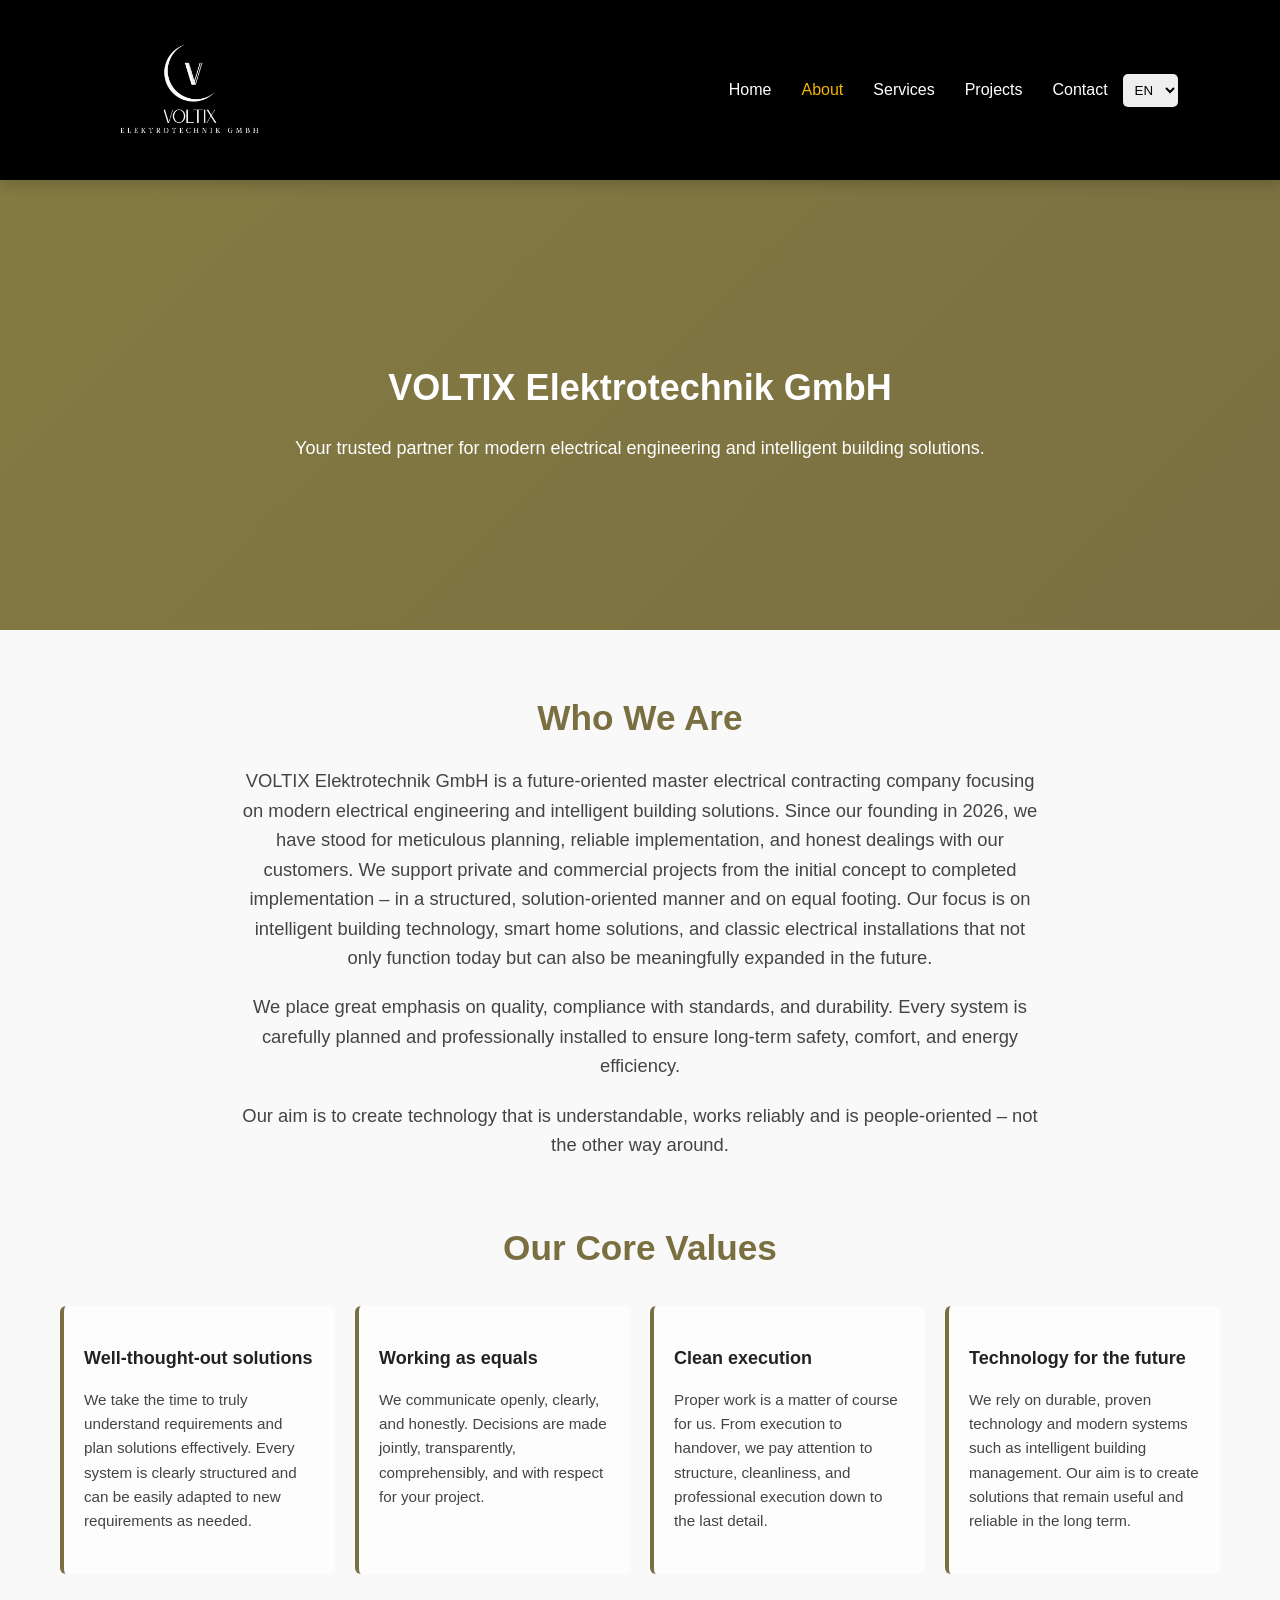
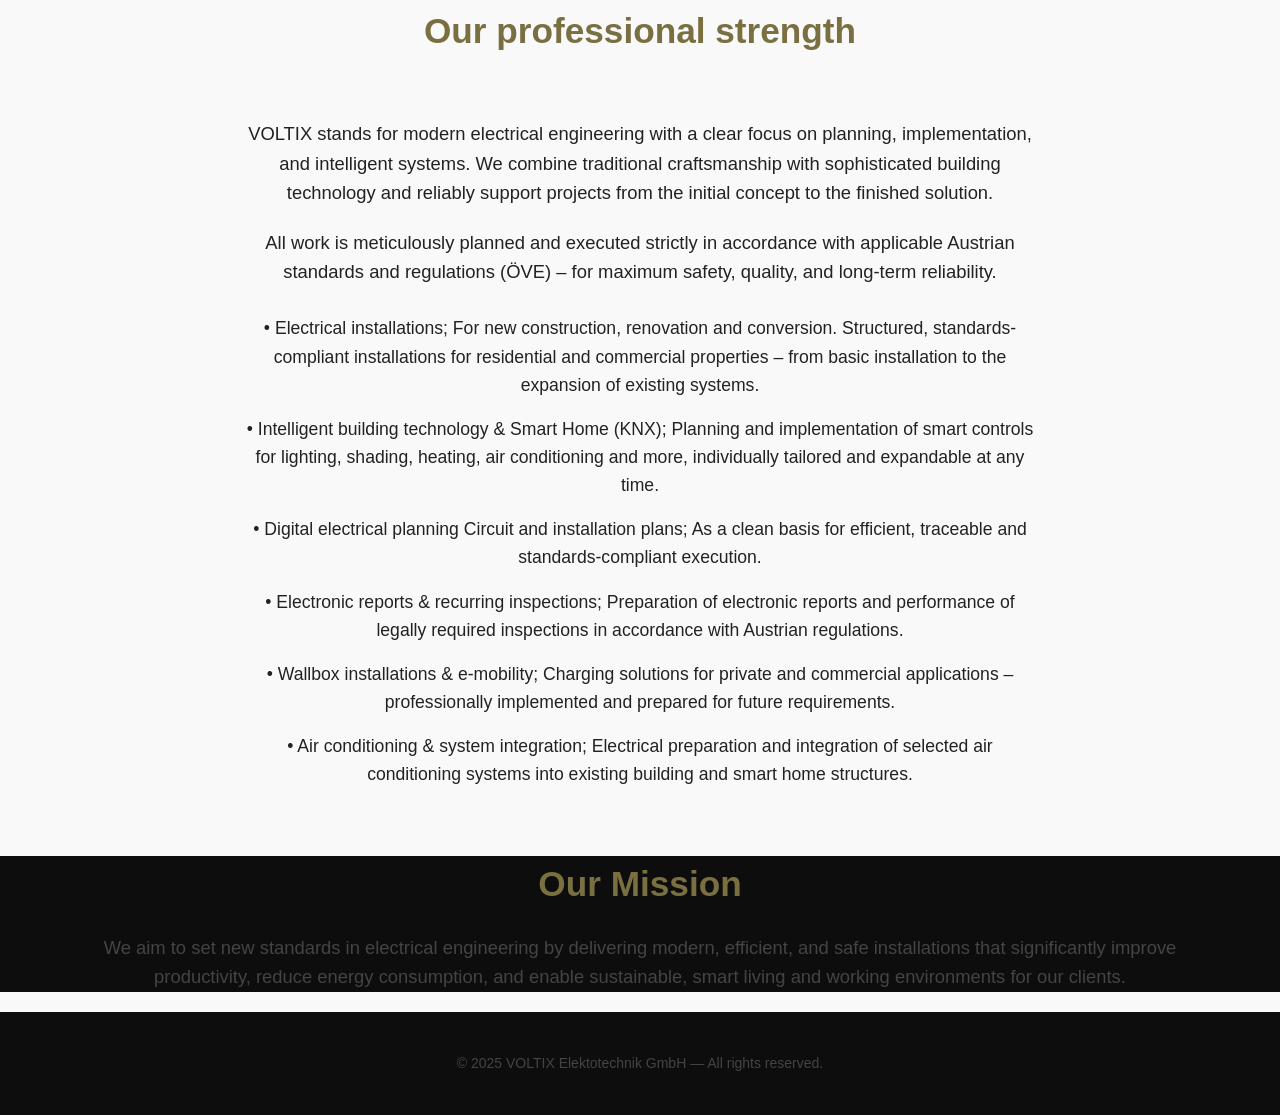
==== commit a7ca480a: "Update about.html" ====
--- a/about.html
+++ b/about.html
@@ -124,8 +124,8 @@
                     <ul class="skills-list">
                         <li data-translate="skill_1">• Electrical installations; For new construction, renovation and conversion. Structured, standards-compliant installations for residential and commercial properties – from basic installation to the expansion of existing systems.</li>
                         <li data-translate="skill_2">• Intelligent building technology & Smart Home (KNX); Planning and implementation of smart controls for lighting, shading, heating, air conditioning and more, individually tailored and expandable at any time.</li>
-                        <li data-translate="skill_3">• Digital electrical planning; Circuit and installation plans as a clean basis for efficient, traceable and standards-compliant execution.</li>
-                        <li data-translate="skill_4">• Electronic reports & recurring inspections Preparation of electronic reports and performance of legally required inspections in accordance with Austrian regulations.</li>
+                        <li data-translate="skill_3">• Digital electrical planning Circuit and installation plans; As a clean basis for efficient, traceable and standards-compliant execution.</li>
+                        <li data-translate="skill_4">• Electronic reports & recurring inspections; Preparation of electronic reports and performance of legally required inspections in accordance with Austrian regulations.</li>
                         <li data-translate="skill_5">• Wallbox installations & e-mobility; Charging solutions for private and commercial applications – professionally implemented and prepared for future requirements.</li>
                         <li data-translate="skill_6">• Air conditioning & system integration; Electrical preparation and integration of selected air conditioning systems into existing building and smart home structures.</li>
                         
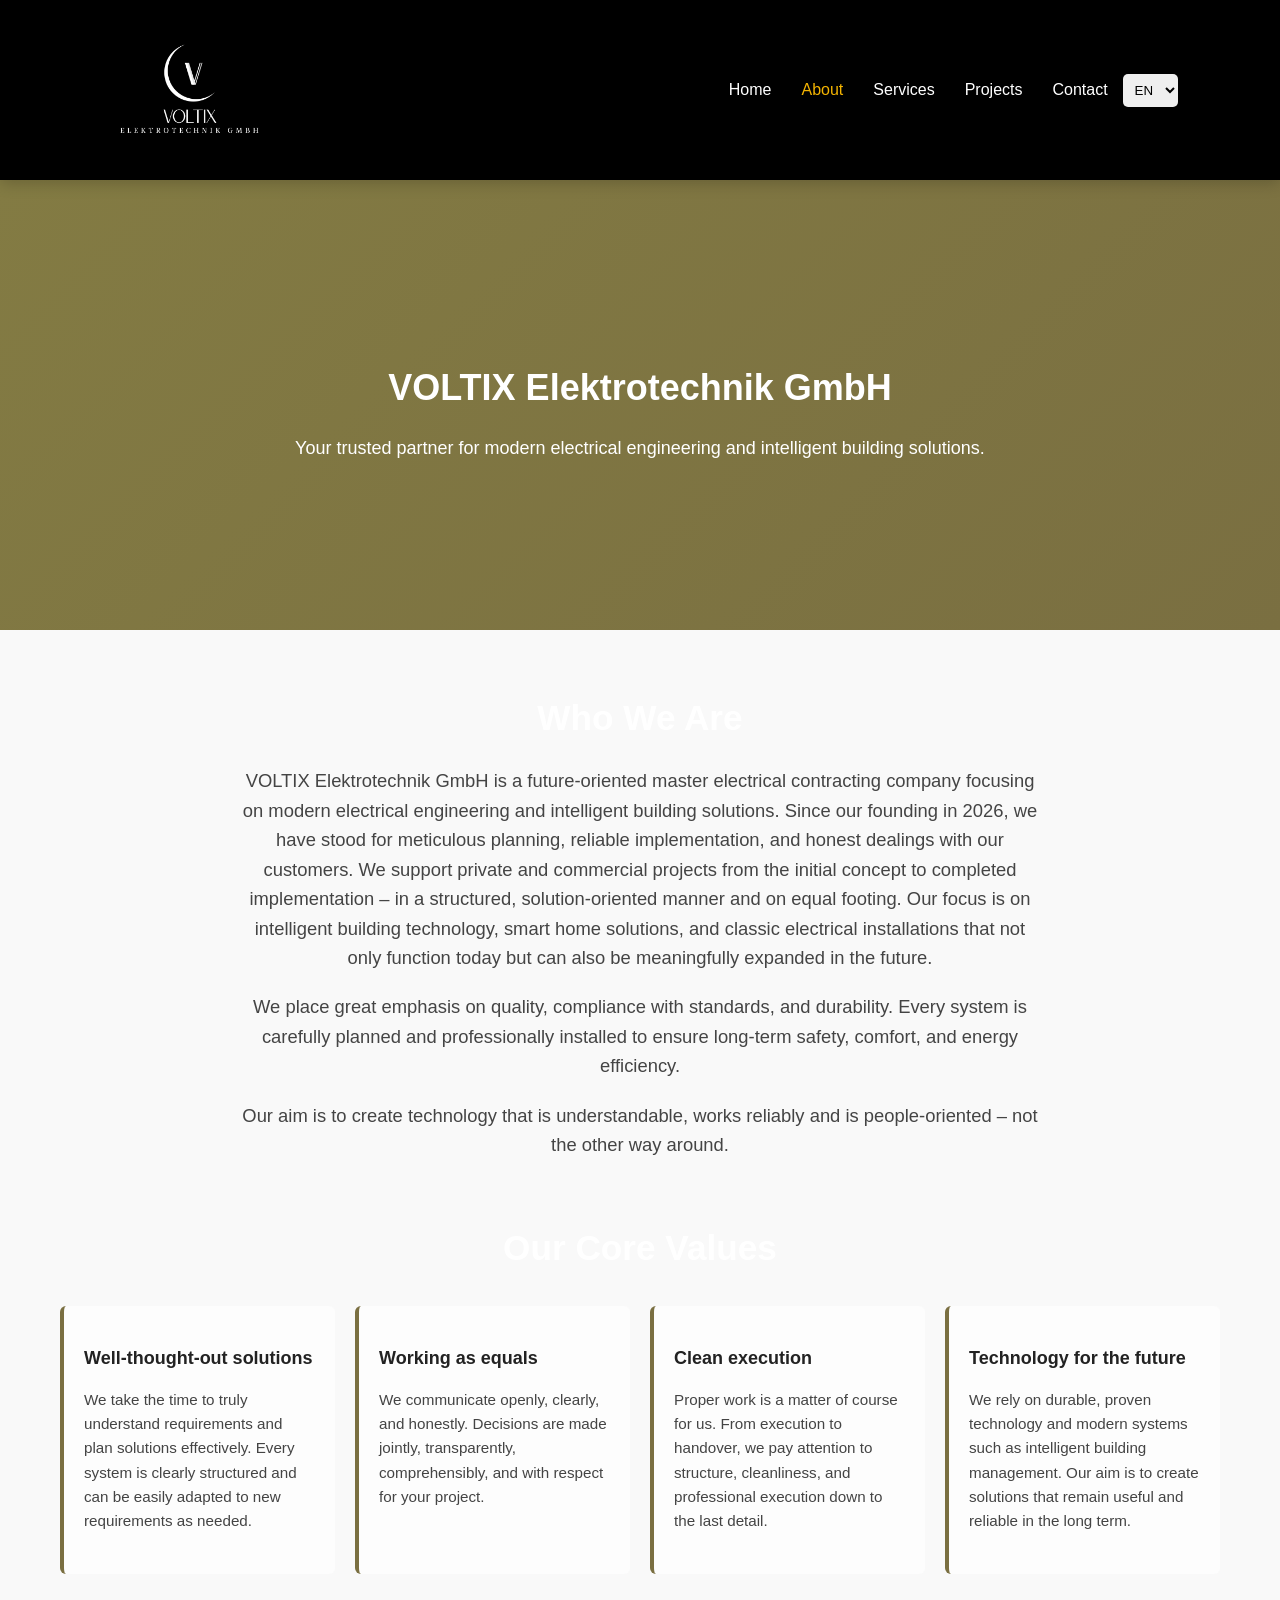
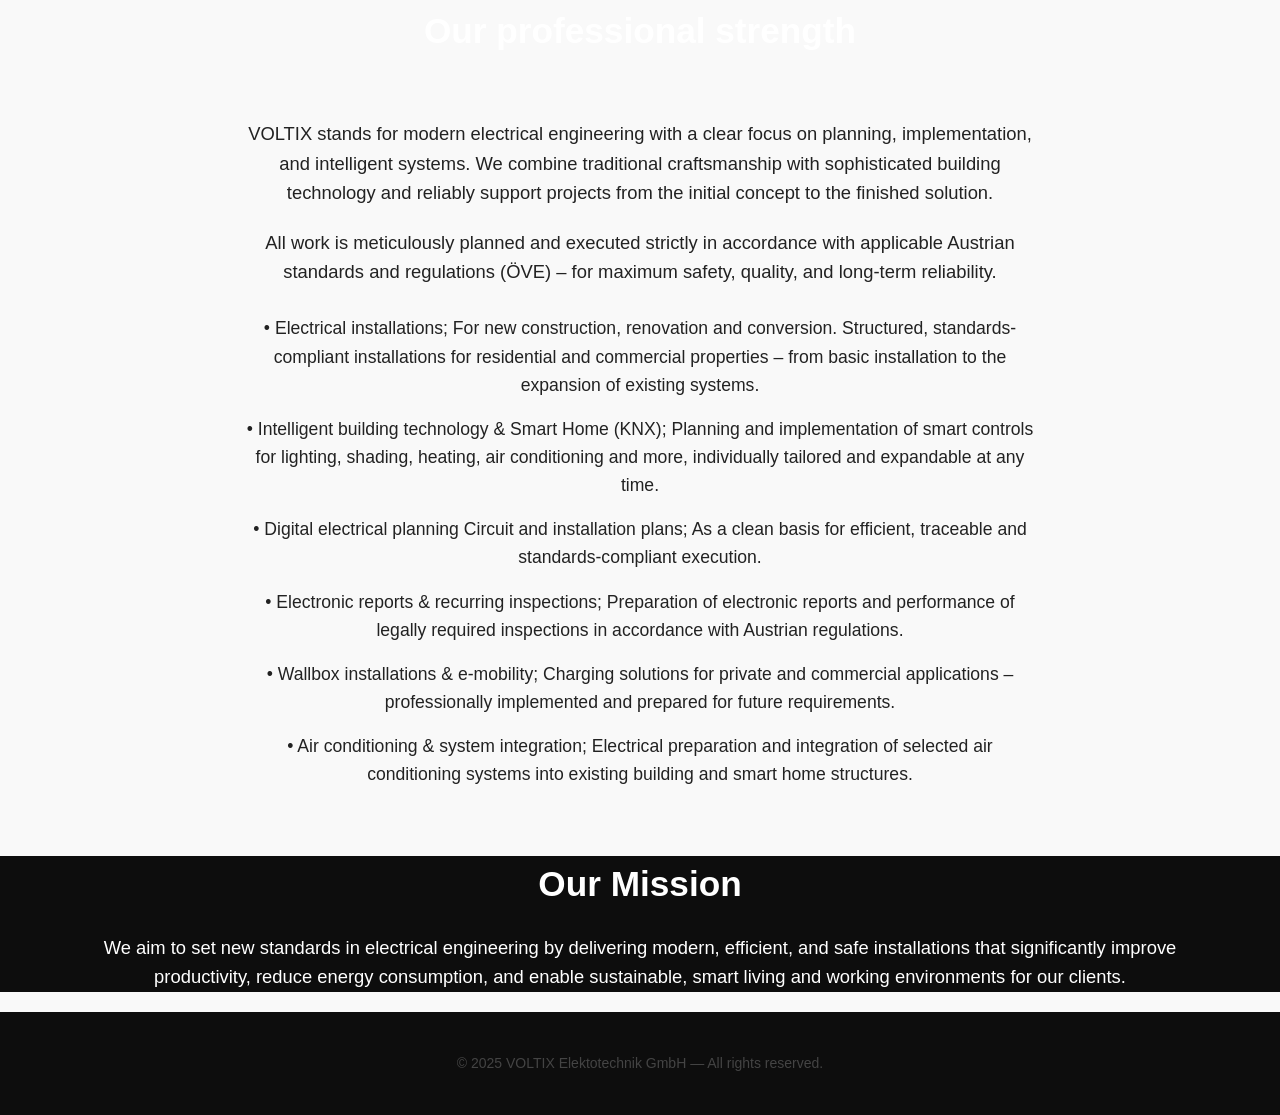
==== commit 24910f1c: "Update about.html" ====
--- a/about.html
+++ b/about.html
@@ -137,10 +137,10 @@
 
     <section class="content-section about-section bg-dark mission-section">
         <div class="container">
-            <h2 data-translate="mission_title">Our Goal</h2>
-            <p data-translate="mission_text">
-                Our goal is to create technology that is easy to understand, works reliably, and is oriented toward people—not the other way around.
-            </p>
+           <h2 data-translate="mission_title" style="color: white;">Our Goal</h2>
+<p data-translate="mission_text" style="color: white;">
+    Our goal is to create technology that is easy to understand, works reliably, and is oriented toward people—not the other way around.
+</p>
         </div>
     </section>
 
--- a/style.css
+++ b/style.css
@@ -556,7 +556,7 @@
     font-size: 2.2rem !important; /* Reduced from 3rem */
     margin-bottom: 20px !important;
     display: block !important;
-    color: #7a6f41; /* Using your gold theme color */
+    color: #ffffff; /* Using your gold theme color */
 }
 
 /* Body Text - Clean & Readable */
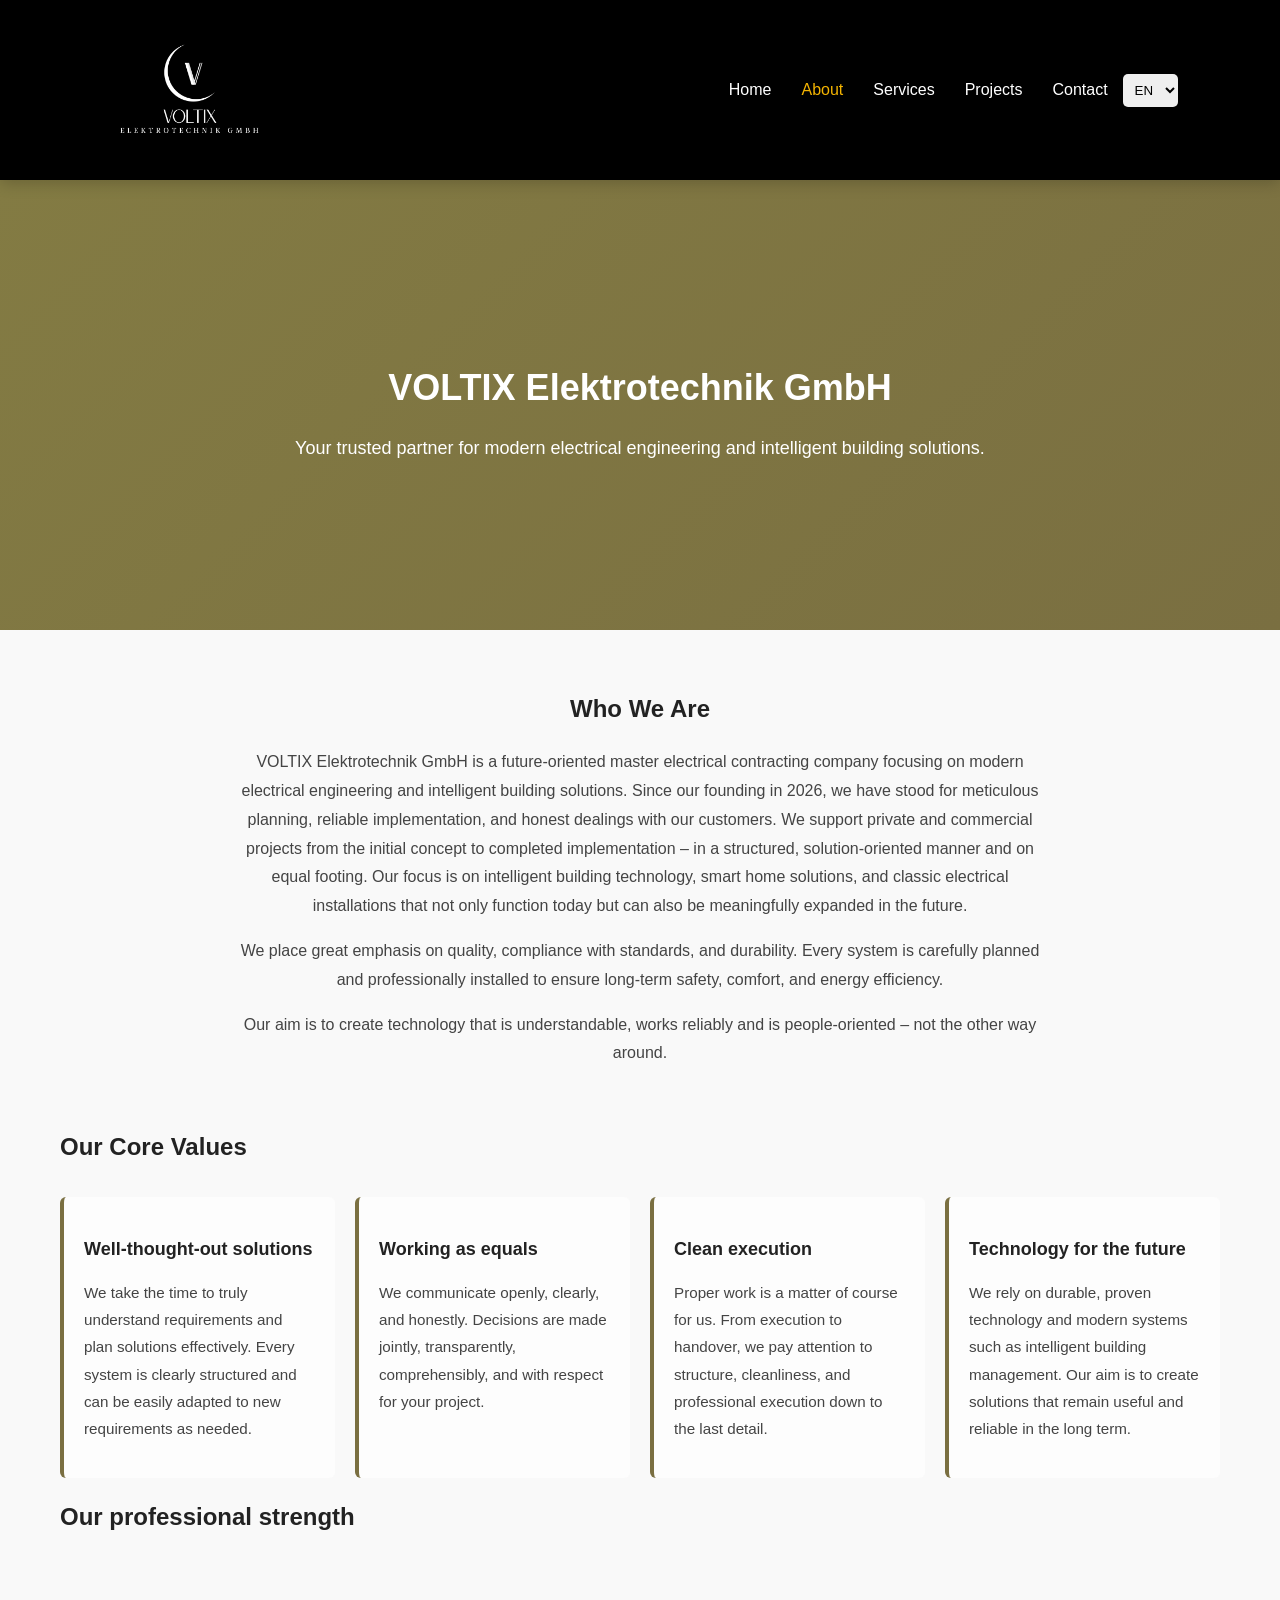
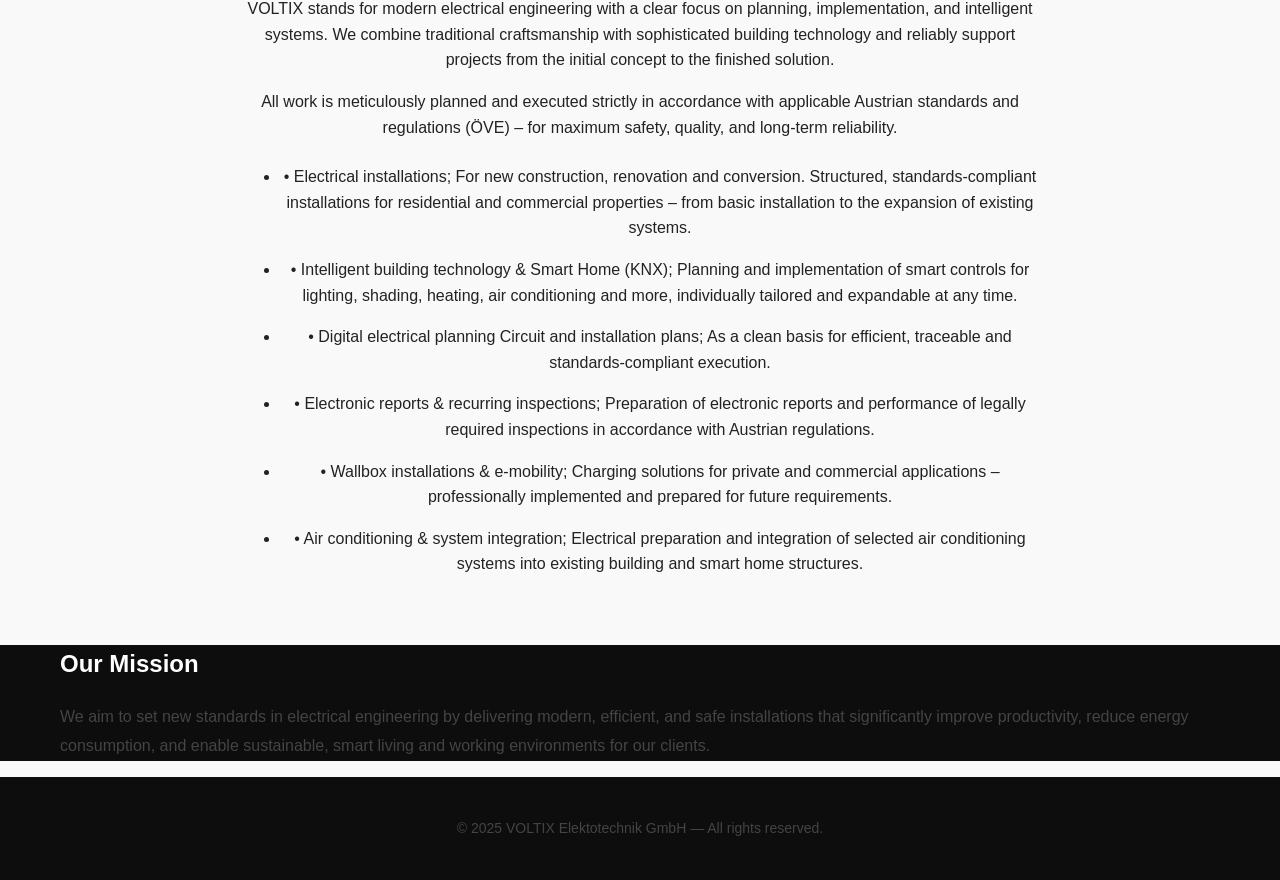
==== commit ae8a2011: "Update about.html" ====
--- a/about.html
+++ b/about.html
@@ -137,10 +137,10 @@
 
     <section class="content-section about-section bg-dark mission-section">
         <div class="container">
-           <h2 data-translate="mission_title" style="color: white;">Our Goal</h2>
-<p data-translate="mission_text" style="color: white;">
-    Our goal is to create technology that is easy to understand, works reliably, and is oriented toward people—not the other way around.
-</p>
+        <div class="mission-section">
+    <div class="accent-line"></div> <h2 data-translate="mission_title">Our Mission</h2>
+    <p data-translate="mission_text">Our goal is to create technology that is easy to understand, works reliably, and is oriented toward people—not the other way around.</p>
+</div>
         </div>
     </section>
 
--- a/style.css
+++ b/style.css
@@ -551,21 +551,31 @@
 .about-section h2, 
 .about-content-centered h2, 
 .expertise-grid h2,
-.mission-section h2 {
     text-align: center !important;
-    font-size: 2.2rem !important; /* Reduced from 3rem */
+    font-size: 1.6rem !important; /* Reduced from 3rem */
     margin-bottom: 20px !important;
     display: block !important;
-    color: #ffffff; /* Using your gold theme color */
-}
-
+    color: #ffd700; /* Using your gold theme color */
+}
+.mission-section {
+    padding: 80px 20px; /* Increase the first number for more height */
+    background-color: #000; 
+    text-align: center;
+    background: linear-gradient(145deg, #1a1a1a 0%, #000000 100%);
+}
+.mission-text {
+    max-width: 800px;
+    margin: 0 auto; /* Centers the text block */
+    line-height: 1.6; /* Adds space between lines of text */
+    font-size: 1.1rem;
+    color: #cccccc; /* Slightly off-white is easier on the eyes than pure white */
+}
 /* Body Text - Clean & Readable */
 .about-section p, 
 .about-content-centered p, 
 .expertise-grid p,
-.mission-section p {
     text-align: center !important;
-    font-size: 1.15rem !important; /* Reduced from 1.4rem */
+    font-size: 1.1rem !important; /* Reduced from 1.4rem */
     line-height: 1.6 !important;
     margin-bottom: 20px !important;
     display: block !important;
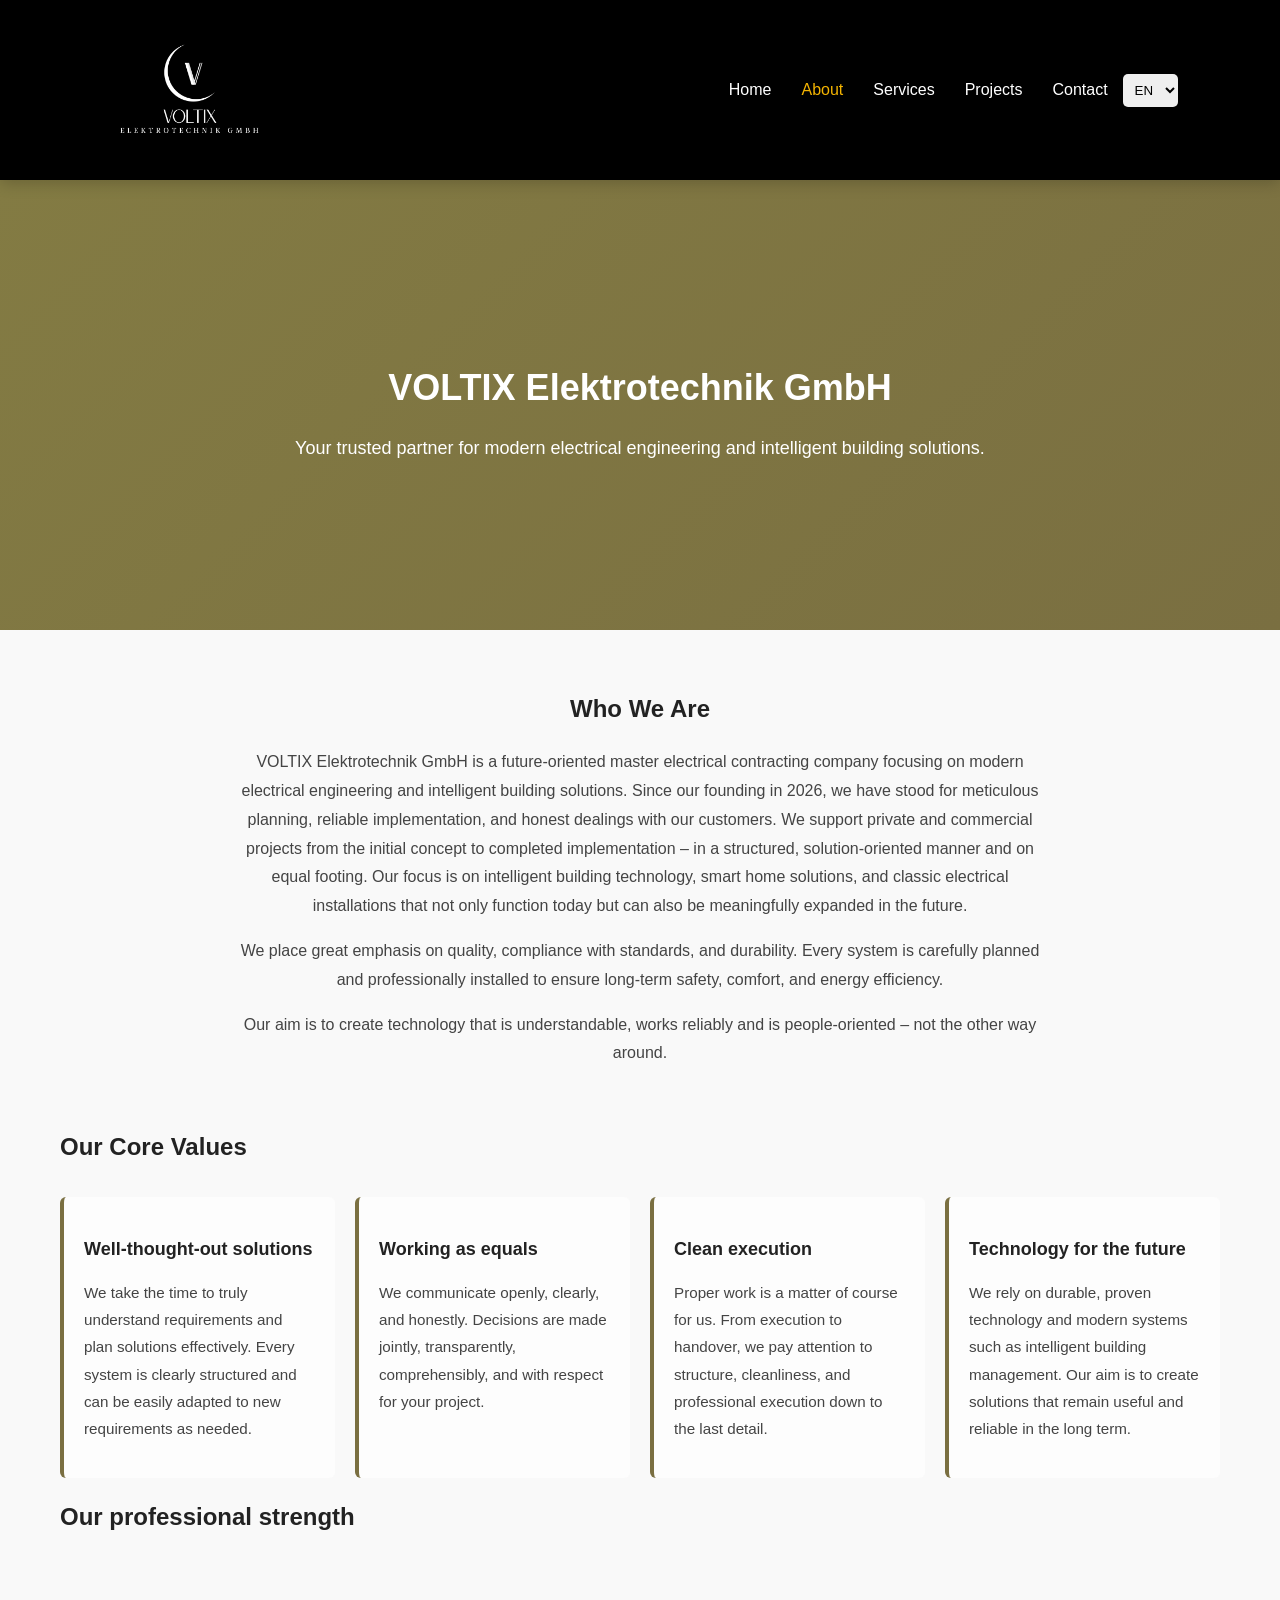
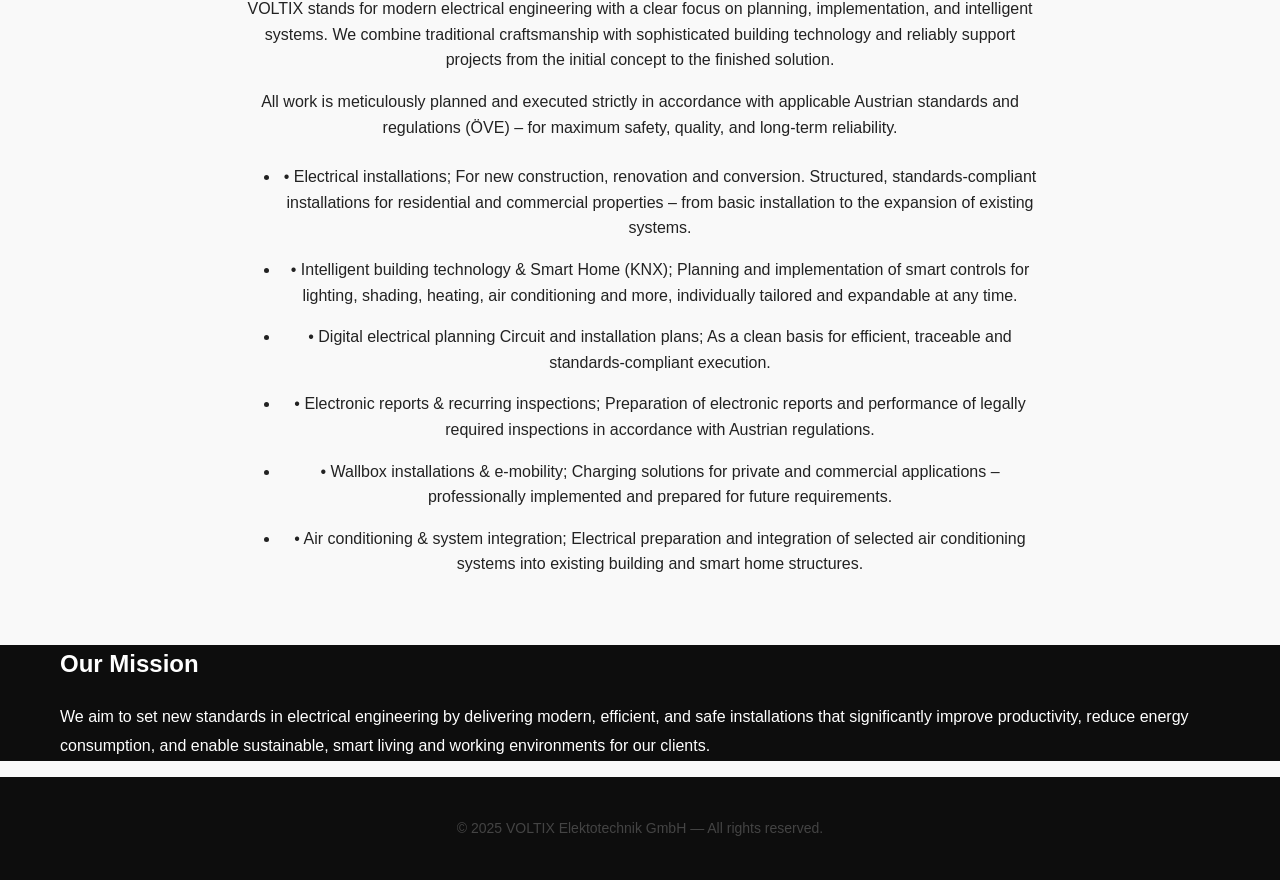
==== commit b4e79503: "Update about.html" ====
--- a/about.html
+++ b/about.html
@@ -138,8 +138,8 @@
     <section class="content-section about-section bg-dark mission-section">
         <div class="container">
         <div class="mission-section">
-    <div class="accent-line"></div> <h2 data-translate="mission_title">Our Mission</h2>
-    <p data-translate="mission_text">Our goal is to create technology that is easy to understand, works reliably, and is oriented toward people—not the other way around.</p>
+    <div class="accent-line"></div> <h2 data-translate="mission_title" style="color: white;">>Our Mission</h2>
+    <p data-translate="mission_text" style="color: white;">>Our goal is to create technology that is easy to understand, works reliably, and is oriented toward people—not the other way around.</p>
 </div>
         </div>
     </section>
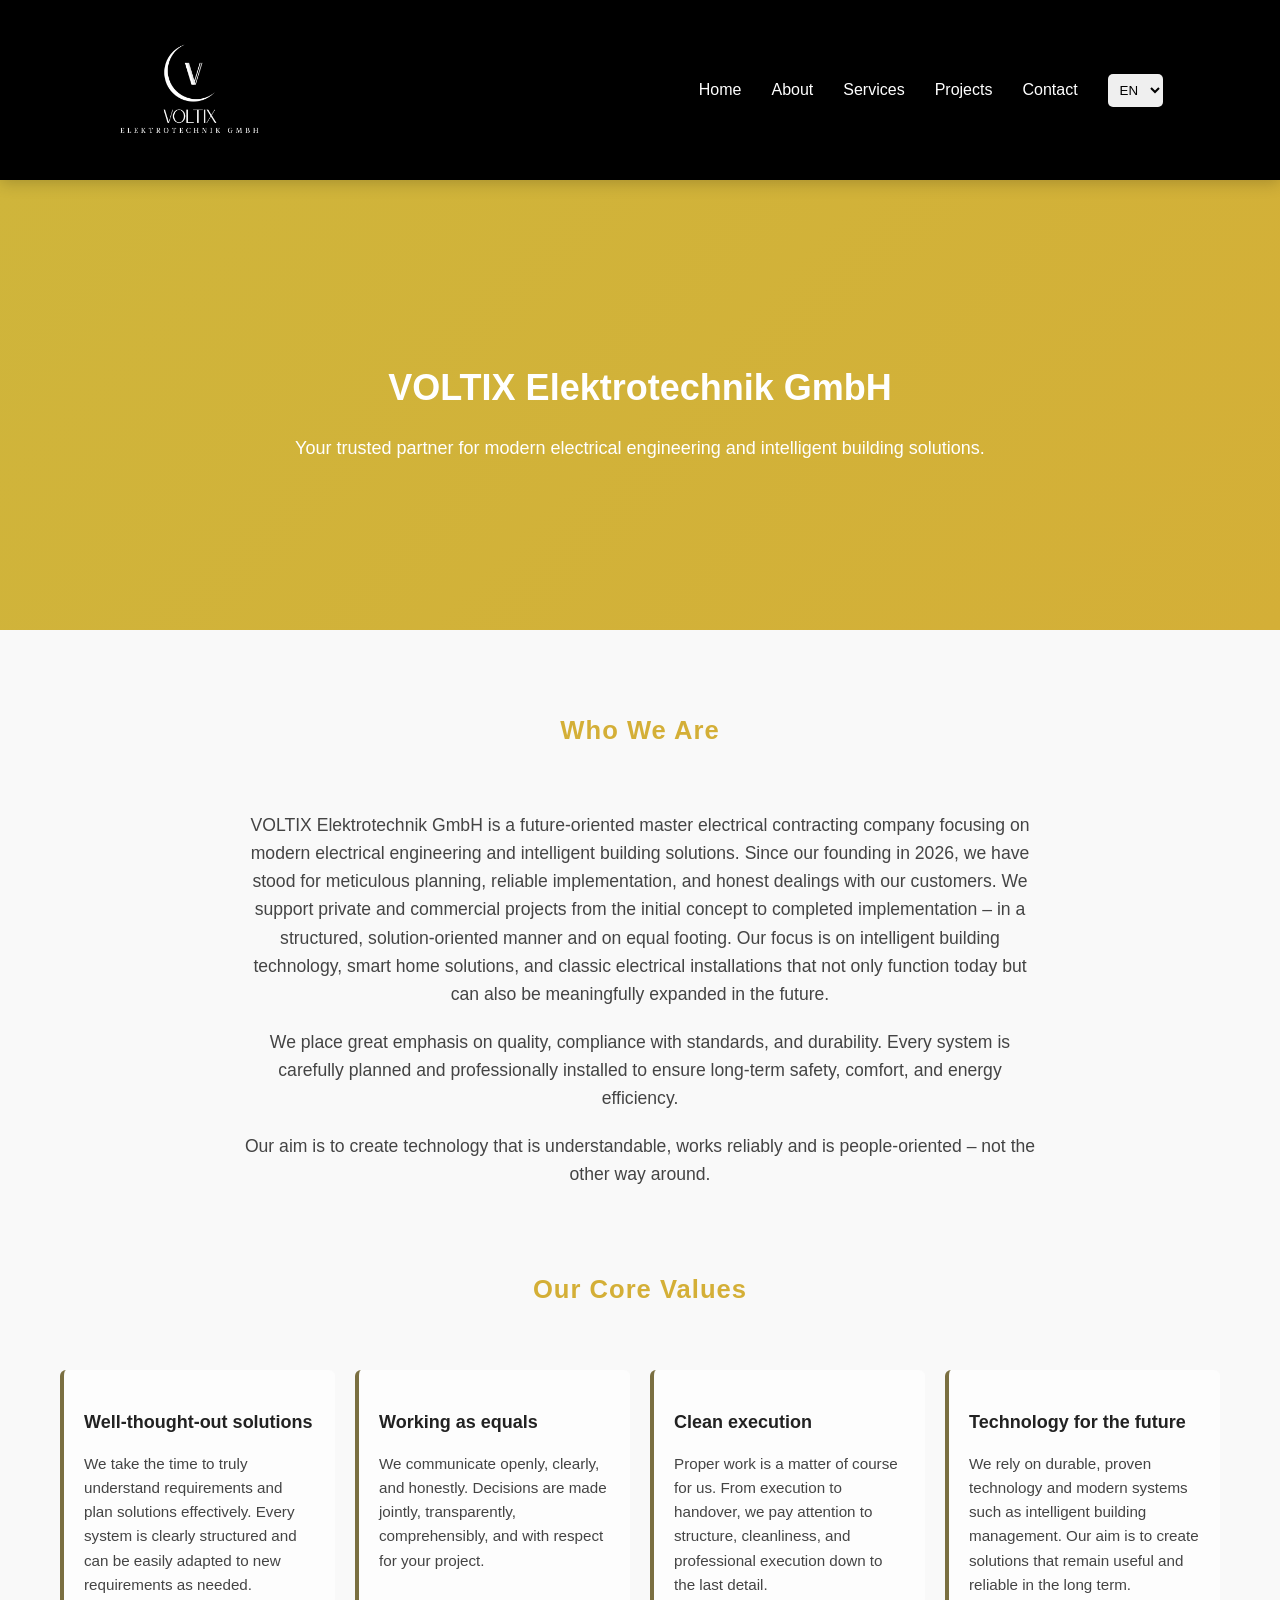
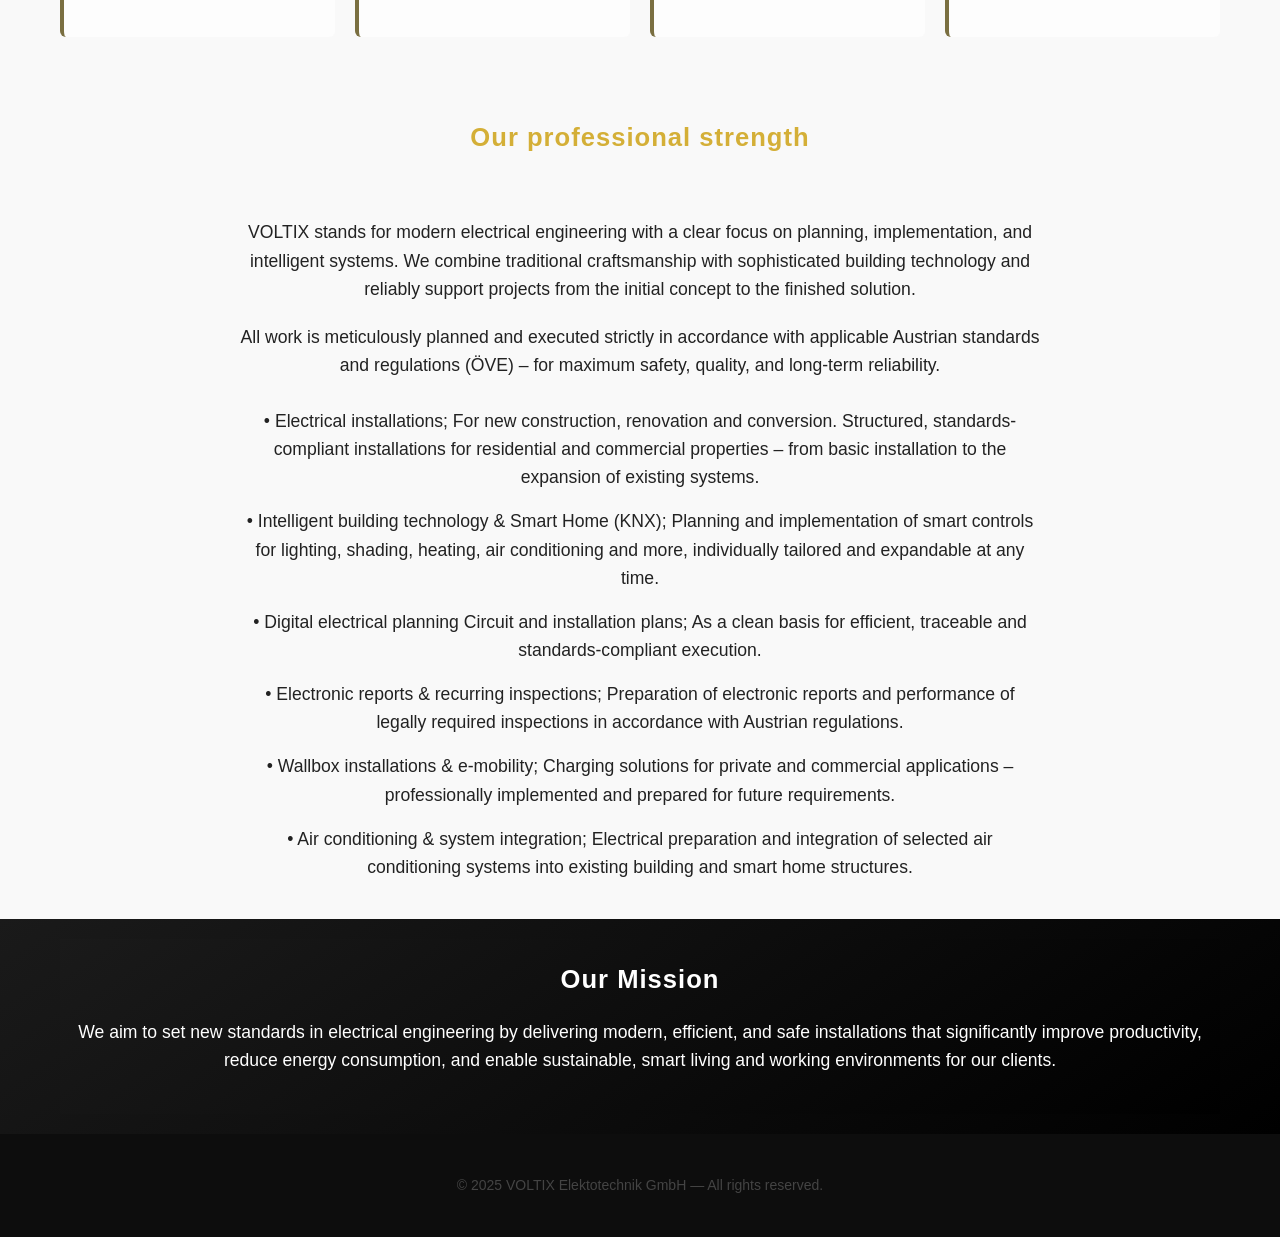
==== commit 8059e076: "Update about.html" ====
--- a/about.html
+++ b/about.html
@@ -41,27 +41,7 @@
 </style>
 <body>
 
-    <header>
-        <nav class="navbar">
-            <div class="logo-container">
-                <img src="assets/voltix-logo.png" alt="Voltix Logo" class="logo">
-                <h1 class="company-name">Voltix Elektotechnik GmbH</h1>
-            </div>
-
-            <ul class="nav-links">
-                <li><a href="index.html" data-translate="nav_home">Home</a></li>
-                <li><a class="active" href="about.html" data-translate="nav_about">About</a></li>
-                <li><a href="index.html#services" data-translate="nav_services">Services</a></li>
-                <li><a href="index.html#projects" data-translate="nav_projects">Projects</a></li>
-                <li><a href="index.html#contact" data-translate="nav_contact">Contact</a></li>
-
-                <select class="lang-switch" onchange="setLanguage(this.value)">
-                    <option value="en">EN</option>
-                    <option value="de">DE</option>
-                </select>
-            </ul>
-        </nav>
-    </header>
+   <header id="navbar-container"></header>
 
   <section class="about-hero">
     <div class="about-hero-content">
@@ -151,3 +131,4 @@
     </footer>
 
     <script src="script.js"></script>
+    <script src="navbar.js"></script>
--- a/style.css
+++ b/style.css
@@ -253,37 +253,47 @@
 }
 
 /* SERVICES SECTION */
+/* --- SERVICES SECTION GRID --- */
 .services-grid {
     display: grid;
+    /* This creates the responsive grid layout */
     grid-template-columns: repeat(auto-fit, minmax(280px, 1fr));
     gap: 30px;
-}
-
+    width: 100%;
+}
+
+/* --- INDIVIDUAL SERVICE BOX --- */
 .service-box {
-    position: relative; /* REQUIRED */
-    background: var(--color-white);
+    position: relative; 
+    background: #ffffff; /* Defaulting to white if var is missing */
     padding: 30px;
     border-radius: 12px;
     box-shadow: 0 4px 15px rgba(0,0,0,0.05);
-    border-top: 5px solid var(--color-primary);
+    border-top: 5px solid #ffd700; /* Your gold theme color */
     transition: transform 0.35s ease, box-shadow 0.35s ease;
-    overflow: hidden; /* REQUIRED */
+    overflow: hidden; 
     cursor: pointer;
-}
-
-/* background image layer */
+    display: flex;
+    flex-direction: column;
+    text-decoration: none; /* Removes underline from links */
+    min-height: 250px; /* Ensures all boxes have a uniform height */
+}
+
+/* --- BACKGROUND IMAGE LAYER --- */
 .service-box::before {
     content: "";
     position: absolute;
     inset: 0;
     background-size: cover;
     background-position: center;
-    opacity: 0.18; /* image visibility */
+    opacity: 0.18; 
     z-index: 0;
     transition: opacity 0.35s ease, transform 0.35s ease;
-}
-
-/* text stays above image */
+    /* CRITICAL FIX: This prevents the image from blocking clicks to other links */
+    pointer-events: none; 
+}
+
+/* --- CONTENT LAYER (Text above images) --- */
 .service-box > * {
     position: relative;
     z-index: 1;
@@ -291,24 +301,29 @@
 
 .service-box h3 {
     font-size: 22px;
-    color: var(--color-dark);
+    color: #1a1a1a;
     margin-top: 0;
     margin-bottom: 10px;
 }
 
-/* hover effects */
+.service-box p {
+    font-size: 0.95rem;
+    color: #444;
+    line-height: 1.5;
+}
+
+/* --- HOVER EFFECTS --- */
 .service-box:hover {
     transform: translateY(-8px);
     box-shadow: 0 20px 40px rgba(0,0,0,0.12);
 }
 
 .service-box:hover::before {
-  opacity: 0.28;
-  transform: scale(1.05);
-}
-
-
-
+    opacity: 0.28;
+    transform: scale(1.05);
+}
+
+/* --- SPECIFIC BACKGROUND IMAGES --- */
 .service-box.elektro::before {
     background-image: url("assets/elektro-image.png");
 }
@@ -515,7 +530,7 @@
 
 /* 2. HERO SECTION - Adjusted height and text */
 .about-hero {
-    background: linear-gradient(-45deg, #000000, #000000, #7a6f41, #837b43);
+    background: linear-gradient(-45deg, #000000, #000000, #D4AF37, #CFB53B);
     background-size: 300% 300%;
     animation: electricFlow 10s ease infinite;
     height: 50vh; /* Reduced from 60vh */
@@ -542,38 +557,57 @@
 .about-content-grid, 
 .expertise-grid {
     display: block !important;    
+    margin: 0 auto;
     text-align: center !important; 
     max-width: 800px !important; /* Slightly narrower for better reading */
-    margin: 60px auto !important;     
+    margin: 30px auto !important;     
 }
 
 /* Titles - Professional Size */
 .about-section h2, 
 .about-content-centered h2, 
-.expertise-grid h2,
+.expertise-grid h2 {  /* <--- Removed the extra comma here */
     text-align: center !important;
-    font-size: 1.6rem !important; /* Reduced from 3rem */
-    margin-bottom: 20px !important;
+    font-size: 1.6rem !important;
+    margin-top: 80px !important;
+    margin-bottom: 60px !important;
+    margin-left: auto !important;   /* Explicitly center the block */
+    margin-right: auto !important;  /* Explicitly center the block */
+    letter-spacing: 1px;
     display: block !important;
-    color: #ffd700; /* Using your gold theme color */
+    color: #d4af37; 
 }
 .mission-section {
-    padding: 80px 20px; /* Increase the first number for more height */
-    background-color: #000; 
+    /* Reduced padding to shrink the vertical height further */
+    padding: 20px 15px !important; 
+    background: linear-gradient(145deg, #1a1a1a 0%, #000000 100%);
     text-align: center;
-    background: linear-gradient(145deg, #1a1a1a 0%, #000000 100%);
-}
+    width: 100%;
+    /* Ensures no extra space is added outside the box */
+    margin: 0; 
+}
+
+.mission-section h2 {
+    /* Remove the default top margin to pull the title up */
+    margin-top: 0 !important;
+    margin-bottom: 10px !important;
+    font-size: 1.6rem;
+    color: #ffd700; /* Matching your gold theme */
+}
+
 .mission-text {
     max-width: 800px;
-    margin: 0 auto; /* Centers the text block */
-    line-height: 1.6; /* Adds space between lines of text */
-    font-size: 1.1rem;
-    color: #cccccc; /* Slightly off-white is easier on the eyes than pure white */
+    margin: 0 auto !important; 
+    line-height: 1.4; /* Slightly tighter line height to save space */
+    font-size: 1rem; /* Slightly smaller to feel less "heavy" */
+    color: #cccccc;
+    /* Remove the default bottom margin from the paragraph */
+    margin-bottom: 0 !important; 
 }
 /* Body Text - Clean & Readable */
 .about-section p, 
 .about-content-centered p, 
-.expertise-grid p,
+.expertise-grid p {
     text-align: center !important;
     font-size: 1.1rem !important; /* Reduced from 1.4rem */
     line-height: 1.6 !important;
@@ -1845,3 +1879,88 @@
         font-weight: 500 !important;
     }
 }
+
+.cookie-container {
+    position: fixed !important;
+    left: 50% !important;
+    bottom: 24px !important;
+    transform: translateX(-50%) translateY(140%) !important;
+    width: min(92%, 520px) !important;
+    background: #ffffff !important;
+    color: #111111 !important;
+    border-radius: 16px !important;
+    border-top: 5px solid #bcab26 !important;
+    box-shadow: 0 18px 60px rgba(0, 0, 0, 0.28) !important;
+    padding: 22px !important;
+    z-index: 2147483647 !important;
+    opacity: 0 !important;
+    visibility: hidden !important;
+    pointer-events: none !important;
+    transition: transform 0.35s ease, opacity 0.35s ease, visibility 0.35s ease !important;
+    text-align: center !important;
+}
+
+.cookie-container.active {
+    transform: translateX(-50%) translateY(0) !important;
+    opacity: 1 !important;
+    visibility: visible !important;
+    pointer-events: auto !important;
+}
+
+.cookie-content p {
+    margin: 0 !important;
+    line-height: 1.5 !important;
+    font-size: 15px !important;
+}
+
+.cookie-buttons {
+    display: flex !important;
+    gap: 12px !important;
+    margin-top: 18px !important;
+}
+
+.cookie-buttons button {
+    appearance: none !important;
+    -webkit-appearance: none !important;
+    flex: 1 !important;
+    border: none !important;
+    border-radius: 8px !important;
+    padding: 12px 18px !important;
+    font-size: 14px !important;
+    font-weight: 700 !important;
+    cursor: pointer !important;
+    transition: opacity 0.2s ease !important;
+}
+
+.cookie-buttons button:hover {
+    opacity: 0.9 !important;
+}
+
+#accept-cookies {
+    background: #bcab26 !important;
+    color: #ffffff !important;
+}
+
+#deny-cookies {
+    background: #f1f1f1 !important;
+    color: #222222 !important;
+}
+
+@media (max-width: 768px) {
+    .cookie-container {
+        width: calc(100% - 20px) !important;
+        left: 10px !important;
+        right: 10px !important;
+        bottom: 10px !important;
+        transform: translateY(140%) !important;
+        padding: 18px !important;
+    }
+
+    .cookie-container.active {
+        transform: translateY(0) !important;
+    }
+
+    .cookie-buttons {
+        flex-direction: column !important;
+    }
+}
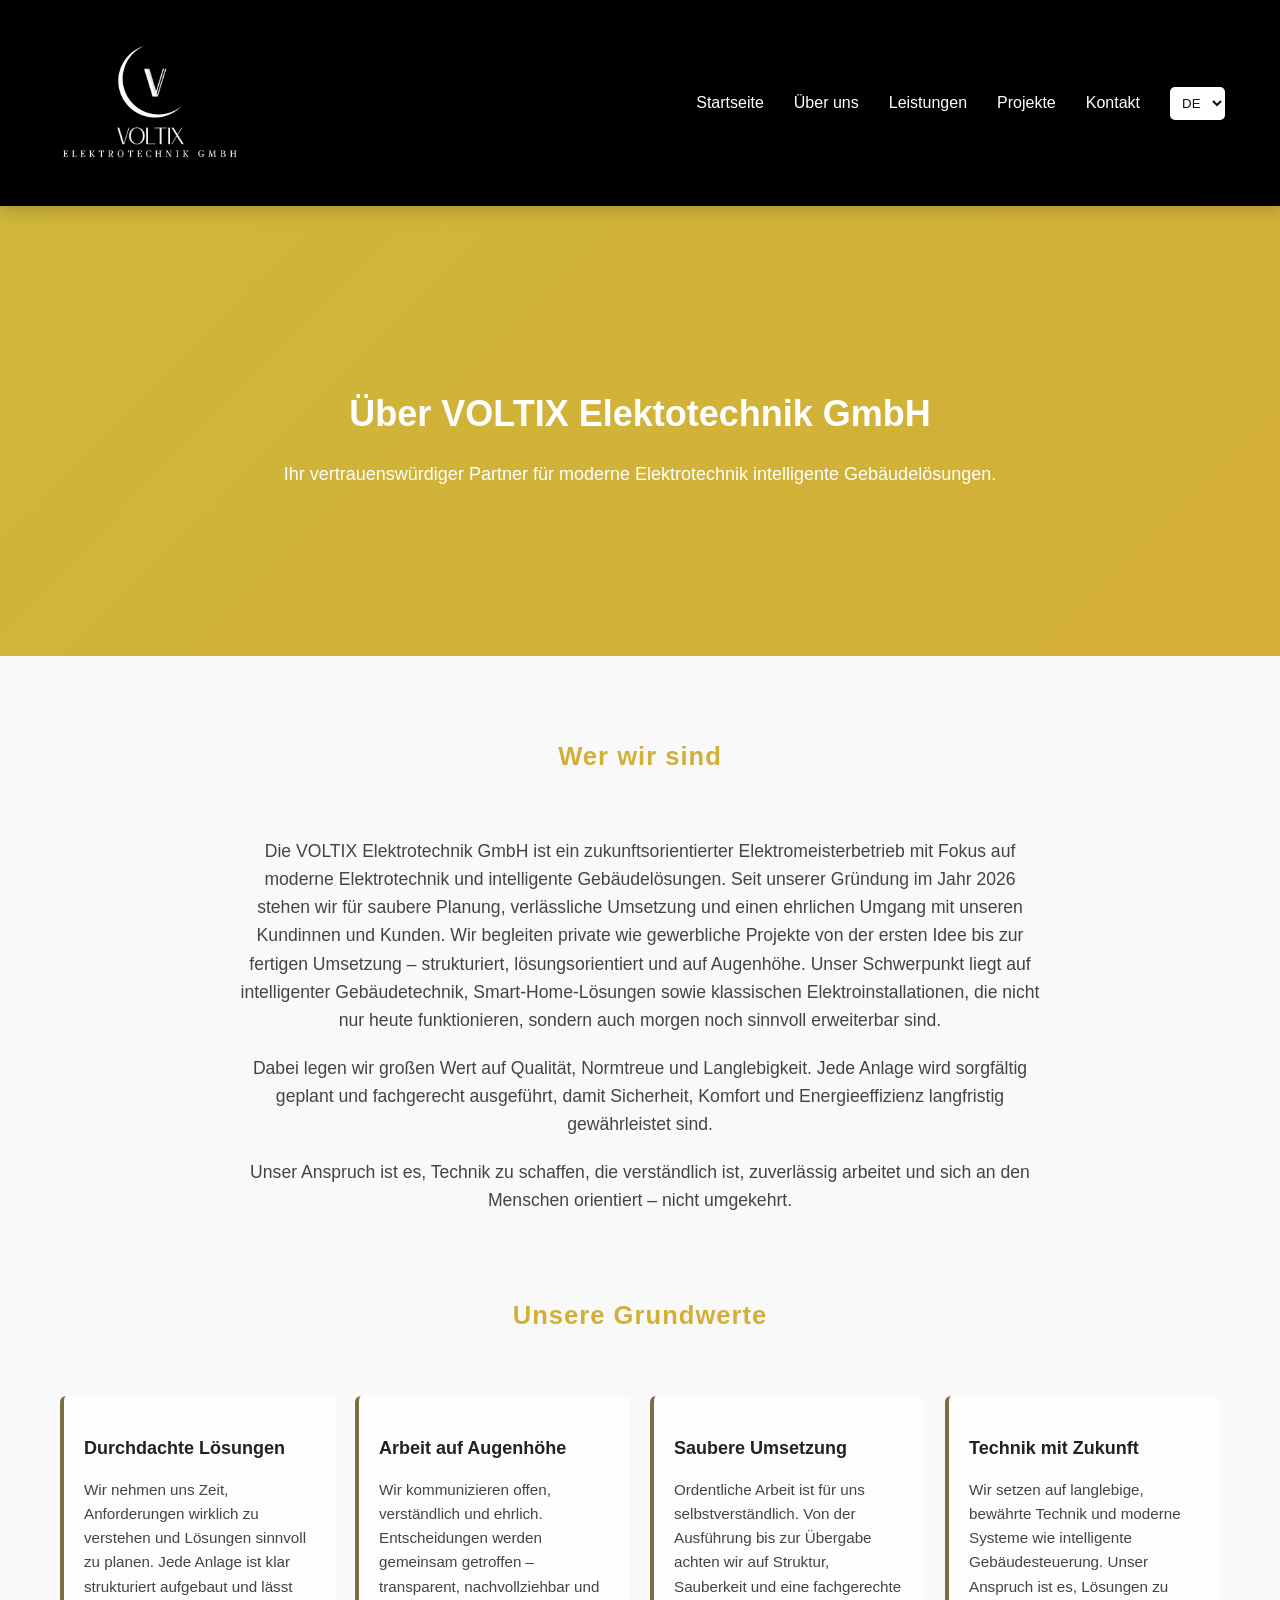
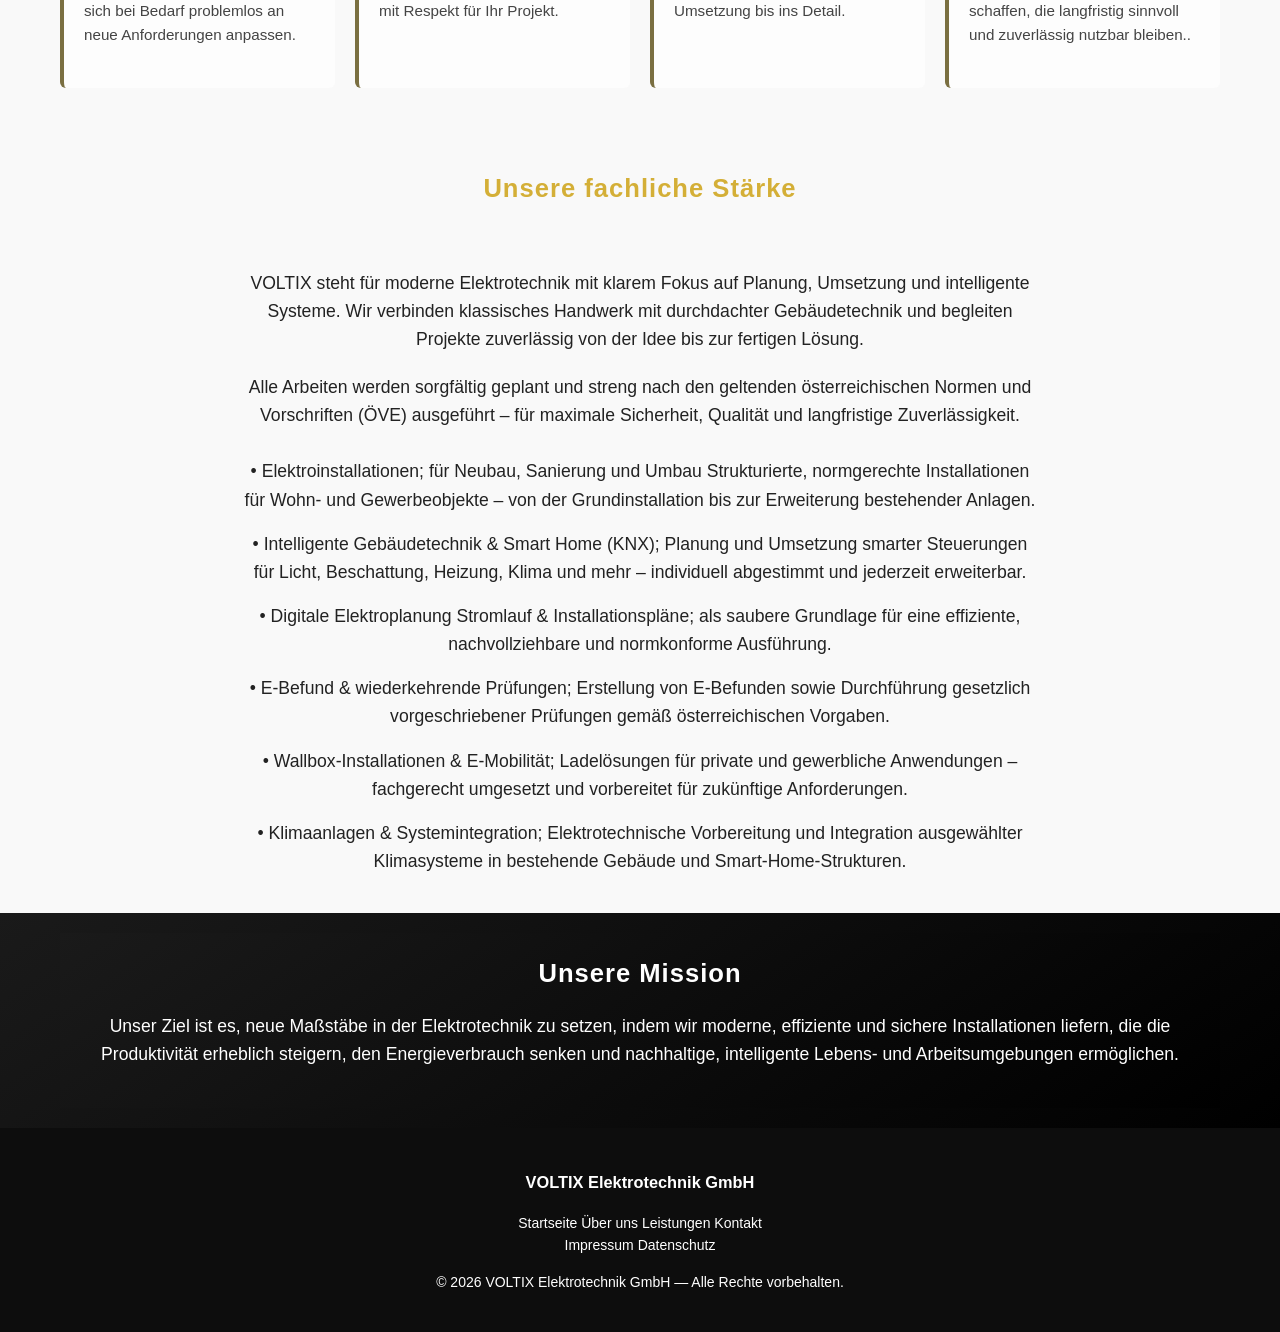
==== commit f2b4d540: "Update about.html" ====
--- a/about.html
+++ b/about.html
@@ -124,11 +124,7 @@
         </div>
     </section>
 
-    <footer>
-        <div class="container">
-            <p data-translate="footer_text">© 2025 Voltix Elektrotechnik GmbH — All rights reserved.</p>
-        </div>
-    </footer>
+  <div id="footer-container"></div>
 
-    <script src="script.js"></script>
-    <script src="navbar.js"></script>
+<script src="script.js"></script>
+<script src="layout.js"></script>
--- a/style.css
+++ b/style.css
@@ -1,11 +1,9 @@
-/* This enables smooth scrolling for the whole website */
 html {
     scroll-behavior: smooth;
 }
 
-
 :root {
-    --color-primary: #f4b400; /* VoltixGold */
+    --color-primary: #f4b400;
     --color-secondary: #ffcc33;
     --color-dark: #0d0d0d;
     --color-light: #f9f9f9;
@@ -13,42 +11,46 @@
     --color-white: #ffffff;
 }
 
+* {
+    box-sizing: border-box;
+}
+
+html,
 body {
     margin: 0;
+    padding: 0;
+    overflow-x: hidden;
+    width: 100%;
+}
+
+body {
     font-family: 'Segoe UI', Tahoma, Geneva, Verdana, sans-serif;
     background: var(--color-light);
     color: var(--color-text);
     line-height: 1.6;
 }
-/* Center the privacy policy container */
-.contact-container p {
-    text-align: center;
-    display: flex;
-    flex-direction: column; /* Stacks checkbox above text */
-    align-items: center;
-    justify-content: center;
-    gap: 10px;
-    margin: 20px 0;
-    color: white;
-}
-/* Base Container for Content Centering */
+
+img {
+    max-width: 100%;
+    height: auto;
+    display: block;
+}
+
+a {
+    text-decoration: none;
+    color: inherit;
+}
+
 .container {
     max-width: 1200px;
     margin: 0 auto;
     padding: 0 20px;
 }
 
-.contact-section {
+section {
     width: 100%;
-    background-color: #1a1a1a !important; /* Use the dark grey from your screenshot */
-    margin: 0;
-    padding: 80px 0;
-}
-
-.container {
-    max-width: 1200px; /* Or whatever width you want the text to stay within */
-    margin: 0 auto;    /* Centers the content */
-    padding: 0 20px;   /* Prevents text from hitting screen edges on mobile */
+    display: block;
+    clear: both;
 }
 
 .section-title {
@@ -80,30 +82,89 @@
     top: 0;
     z-index: 1000;
     display: flex;
-    justify-content: space-between;
+    justify-content: center;
     align-items: center;
+    gap: 40px;
     padding: 15px 40px;
-    background: rgb(0, 0, 0); /* Slightly darker, more opaque */
+    background: #000;
     backdrop-filter: blur(5px);
-    box-shadow: 0 3px 15px rgba(0,0,0,0.2);
-}
-
-/* ... (Logo and Nav Links styles remain similar, updated colors) */
-.logo { width: 250px; margin-right: 70px; }
-.company-name { font-size: 0px; font-weight: 0; }
-
-.nav-links { list-style: none; display: flex; align-items: center; }
-.nav-links li { margin: 0 15px; }
-.nav-links a { text-decoration: none; color: var(--color-white); font-weight: 500; transition: color 0.3s; }
-.nav-links a:hover, .nav-links a.active { color: var(--color-primary); }
-.lang-switch { padding: 8px; border-radius: 5px; border: none; cursor: pointer; }
-
+    box-shadow: 0 3px 15px rgba(0, 0, 0, 0.2);
+}
+
+.logo-container {
+    display: flex;
+    align-items: center;
+    justify-content: center;
+    flex-shrink: 0;
+}
+
+.logo {
+    width: 220px;
+    height: auto;
+    margin: 0;
+    object-fit: contain;
+}
+
+.company-name {
+    font-size: 0;
+    font-weight: 0;
+}
+
+.nav-links {
+    list-style: none;
+    display: flex;
+    align-items: center;
+    justify-content: center;
+    gap: 0;
+    margin: 0;
+    padding: 0;
+}
+
+.nav-links li {
+    margin: 0 15px;
+}
+
+.nav-links a {
+    text-decoration: none;
+    color: var(--color-white);
+    font-weight: 500;
+    transition: color 0.3s;
+}
+
+.nav-links a:hover,
+.nav-links a.active {
+    color: var(--color-primary);
+}
+
+.lang-switch {
+    padding: 8px;
+    border-radius: 5px;
+    border: none;
+    cursor: pointer;
+    background: #fff;
+    color: #111;
+}
+
+.menu-toggle {
+    display: none;
+    flex-direction: column;
+    cursor: pointer;
+    gap: 5px;
+    flex-shrink: 0;
+}
+
+.menu-toggle .bar {
+    width: 25px;
+    height: 3px;
+    background: #ffffff;
+    border-radius: 3px;
+}
 
 /* BUTTONS */
 .btn {
     display: inline-block;
     padding: 12px 30px;
-    border-radius: 50px; /* Pill shape */
+    border-radius: 50px;
     text-decoration: none;
     font-weight: bold;
     text-transform: uppercase;
@@ -136,16 +197,22 @@
 
 /* HERO SECTION */
 .hero {
+    position: relative;
+    min-height: 80vh;
+    padding: 100px 20px;
+    background:
+        linear-gradient(rgba(255, 255, 255, 0.85), rgba(255, 255, 255, 0.95)),
+        url('assets/elektro-panel.jpg') center/cover no-repeat fixed;
     display: flex;
     align-items: center;
-    justify-content: space-between;
-    padding: 80px 8%;
-    background-color: #f5f5f5;
-    gap: 40px;
+    justify-content: center;
+    text-align: center;
 }
 
 .hero-content {
-    max-width: 50%;
+    max-width: 900px;
+    padding: 20px;
+    animation: fadeUp 1.2s ease;
 }
 
 .hero-content h1 {
@@ -155,26 +222,11 @@
     margin-bottom: 20px;
 }
 
-.hero-content p {
-    font-size: 18px;
-    color: #555;
-    margin-bottom: 30px;
-    line-height: 1.6;
-}
-
-.btn-primary {
-    display: inline-block;
-    padding: 14px 32px;
-    background-color: #f2b705;
-    color: #111;
-    font-weight: 600;
-    border-radius: 30px;
-    text-decoration: none;
-    transition: 0.3s ease;
-}
-
-.btn-primary:hover {
-    background-color: #d9a404;
+.hero-content p,
+.hero p {
+    color: var(--color-text);
+    font-size: 22px;
+    margin-bottom: 40px;
 }
 
 .hero-image {
@@ -185,115 +237,82 @@
     width: 100%;
     border-radius: 16px;
     object-fit: cover;
-    box-shadow: 0 10px 30px rgba(0,0,0,0.15);
-}
-
-.hero {
-    position: relative;
-    min-height: 80vh; /* Use min-height so it grows if needed */
-    padding: 100px 20px; /* Add padding so text doesn't touch the edges */
-    background: linear-gradient(
-        rgba(255,255,255,0.85),
-        rgba(255,255,255,0.95)
-    ),
-    url('assets/elektro-panel.jpg') center/cover no-repeat fixed; /* Added fixed for parallax feel */
-
+    box-shadow: 0 10px 30px rgba(0, 0, 0, 0.15);
+}
+
+@keyframes fadeUp {
+    from {
+        opacity: 0;
+        transform: translateY(40px);
+    }
+    to {
+        opacity: 1;
+        transform: translateY(0);
+    }
+}
+
+/* ABOUT PREVIEW */
+.about-text-content {
+    text-align: center;
+    max-width: 800px;
+    margin: 0 auto;
+}
+
+.about-grid {
     display: flex;
+    flex-direction: column;
     align-items: center;
     justify-content: center;
-    text-align: center;
-}
-
-.hero-content {
-    max-width: 900px;
-    padding: 20px;
-    animation: fadeUp 1.2s ease;
-}
-
-.hero h2 {
-    color: var(--color-dark);
-    font-size: 60px; /* Larger title */
-    font-weight: 800;
-    margin-bottom: 20px;
-    line-height: 1.1;
-}
-
-.hero p {
-    color: var(--color-text);
-    font-size: 22px;
-    margin-bottom: 40px;
-}
-
-@keyframes fadeUp {
-    from { opacity: 0; transform: translateY(40px); }
-    to { opacity: 1; transform: translateY(0); }
-}
-
-/* ABOUT PREVIEW */
-/* Center the container text */
-.about-text-content {
-    text-align: center;
-    max-width: 800px; /* Optional: keeps text from getting too wide on desktop */
-    margin: 0 auto;   /* Centers the block itself if it has a max-width */
-}
-
-/* Ensure the grid doesn't force it to the side */
-.about-grid {
-    display: flex;
-    flex-direction: column; /* Stacks text and image (if any) vertically */
-    align-items: center;    /* Centers items horizontally */
-    justify-content: center;
     gap: 30px;
 }
 
-/* Center the button specifically (if it's an inline-block) */
 .about-text-content .btn {
     display: inline-block;
     margin-top: 20px;
 }
 
 /* SERVICES SECTION */
-/* --- SERVICES SECTION GRID --- */
 .services-grid {
     display: grid;
-    /* This creates the responsive grid layout */
     grid-template-columns: repeat(auto-fit, minmax(280px, 1fr));
     gap: 30px;
     width: 100%;
 }
 
-/* --- INDIVIDUAL SERVICE BOX --- */
+.services-grid a {
+    text-decoration: none;
+    color: inherit;
+    display: block;
+}
+
 .service-box {
-    position: relative; 
-    background: #ffffff; /* Defaulting to white if var is missing */
+    position: relative;
+    background: #ffffff;
     padding: 30px;
     border-radius: 12px;
-    box-shadow: 0 4px 15px rgba(0,0,0,0.05);
-    border-top: 5px solid #ffd700; /* Your gold theme color */
-    transition: transform 0.35s ease, box-shadow 0.35s ease;
-    overflow: hidden; 
+    box-shadow: 0 4px 15px rgba(0, 0, 0, 0.05);
+    border-top: 5px solid #ffd700;
+    transition: transform 0.35s ease, box-shadow 0.35s ease, border-top-color 0.3s ease;
+    overflow: hidden;
     cursor: pointer;
     display: flex;
     flex-direction: column;
-    text-decoration: none; /* Removes underline from links */
-    min-height: 250px; /* Ensures all boxes have a uniform height */
-}
-
-/* --- BACKGROUND IMAGE LAYER --- */
+    text-decoration: none;
+    min-height: 250px;
+}
+
 .service-box::before {
     content: "";
     position: absolute;
     inset: 0;
     background-size: cover;
     background-position: center;
-    opacity: 0.18; 
+    opacity: 0.18;
     z-index: 0;
     transition: opacity 0.35s ease, transform 0.35s ease;
-    /* CRITICAL FIX: This prevents the image from blocking clicks to other links */
-    pointer-events: none; 
-}
-
-/* --- CONTENT LAYER (Text above images) --- */
+    pointer-events: none;
+}
+
 .service-box > * {
     position: relative;
     z-index: 1;
@@ -304,6 +323,7 @@
     color: #1a1a1a;
     margin-top: 0;
     margin-bottom: 10px;
+    text-decoration: none;
 }
 
 .service-box p {
@@ -312,10 +332,10 @@
     line-height: 1.5;
 }
 
-/* --- HOVER EFFECTS --- */
 .service-box:hover {
     transform: translateY(-8px);
-    box-shadow: 0 20px 40px rgba(0,0,0,0.12);
+    box-shadow: 0 20px 40px rgba(0, 0, 0, 0.12);
+    border-top-color: var(--color-secondary);
 }
 
 .service-box:hover::before {
@@ -323,7 +343,6 @@
     transform: scale(1.05);
 }
 
-/* --- SPECIFIC BACKGROUND IMAGES --- */
 .service-box.elektro::before {
     background-image: url("assets/elektro-image.png");
 }
@@ -347,7 +366,6 @@
 .service-box.klima::before {
     background-image: url("assets/climate.jpg");
 }
-
 
 /* PROJECTS SECTION */
 .projects-grid {
@@ -355,49 +373,35 @@
     grid-template-columns: 1fr 1fr;
     gap: 30px;
 }
+
 .project-card {
     background: var(--color-white);
     padding: 30px;
     border-radius: 12px;
-    box-shadow: 0 4px 15px rgba(0,0,0,0.05);
-    border-left: 5px solid #007bff; /* Secondary color for project */
-}
+    box-shadow: 0 4px 15px rgba(0, 0, 0, 0.05);
+    border-left: 5px solid #007bff;
+}
+
 .project-card h3 {
     color: #007bff;
     margin-top: 0;
 }
+
 .project-card p {
     font-size: 16px;
 }
-/* Cards (example) */
-.service-card {
-  cursor: pointer;
-  padding: 20px;
-  border-radius: 12px;
-  background: #fff;
-  box-shadow: 0 8px 25px rgba(0,0,0,0.1);
-  transition: transform 0.2s;
-}
-
-.service-card:hover {
-  transform: translateY(-6px);
-}
-
-/* Modal Overlay */
-/* The Dark Background */
-/* OVERLAY */
+
+/* MODAL */
 .modal-overlay {
-    display: none ; /* Hidden by default */
+    display: none;
     position: fixed;
     inset: 0;
     background: rgba(0, 0, 0, 0.8);
     z-index: 9999;
-    display: none;
     justify-content: center;
     align-items: center;
 }
 
-/* MODAL BOX */
 .modal {
     position: relative;
     background: white;
@@ -406,39 +410,20 @@
     max-width: 1000px;
     width: 90%;
     color: #333;
-    box-shadow: 0 5px 15px rgba(0,0,0,0);
+    box-shadow: 0 5px 15px rgba(0, 0, 0, 0);
     animation: fadeIn 0.3s ease;
     overflow: hidden;
 }
-.service-image-wrapper {
-    width: 40%;
-    aspect-ratio: 16 / 9; /* Forces all images to the same professional shape */
-    overflow: hidden;
-    border-radius: 8px;
-    border: 1px solid rgba(122, 111, 65, 0.3); /* Subtle gold border */
-    box-shadow: 0 10px 30px rgba(0, 0, 0, 0.5);
-    position: relative;
-}
-
-.service-image-wrapper img {
-    width: 100%;
-    height: 100%;
-    object-fit: cover; /* Prevents stretching */
-    transition: transform 0.5s ease;
-    filter: brightness(0.9); /* Makes the image feel more industrial */
-}
-
-/* Hover effect for a "live" feel */
-.service-image-wrapper:hover img {
-    transform: scale(1.05);
-    filter: brightness(1.1);
-}
-
-
 
 @keyframes fadeIn {
-    from { opacity: 0; transform: translateY(-20px); }
-    to { opacity: 1; transform: translateY(0); }
+    from {
+        opacity: 0;
+        transform: translateY(-20px);
+    }
+    to {
+        opacity: 1;
+        transform: translateY(0);
+    }
 }
 
 .close-btn {
@@ -451,6 +436,28 @@
     cursor: pointer;
 }
 
+.service-image-wrapper {
+    width: 40%;
+    aspect-ratio: 16 / 9;
+    overflow: hidden;
+    border-radius: 8px;
+    border: 1px solid rgba(122, 111, 65, 0.3);
+    box-shadow: 0 10px 30px rgba(0, 0, 0, 0.5);
+    position: relative;
+}
+
+.service-image-wrapper img {
+    width: 100%;
+    height: 100%;
+    object-fit: cover;
+    transition: transform 0.5s ease;
+    filter: brightness(0.9);
+}
+
+.service-image-wrapper:hover img {
+    transform: scale(1.05);
+    filter: brightness(1.1);
+}
 
 /* TRUST SECTION */
 .trust {
@@ -471,12 +478,12 @@
     text-transform: uppercase;
     letter-spacing: 0.5px;
 }
+
 .trust-grid div {
     background: rgba(255, 255, 255, 0.1);
     padding: 20px;
     border-radius: 8px;
 }
-
 
 /* FOOTER */
 footer {
@@ -488,52 +495,18 @@
     margin-top: 0;
 }
 
-/* --- ABOUT PAGE SPECIFIC STYLES --- */
-/* MOBILE FIXES */
-@media (max-width: 768px) {
-    /* Shrink the Hero Title so it doesn't wrap 5 times */
-    .about-hero-content h2 {
-        font-size: 28px !important;
-    }
-    
-    .about-hero {
-        height: 40vh !important; /* Make hero shorter on mobile */
-    }
-
-    /* Shrink Section Titles */
-    .about-section h2, 
-    .about-content-centered h2, 
-    .expertise-grid h2 {
-        font-size: 1.8rem !important; 
-    }
-
-    /* Shrink Body Text slightly for better fit */
-    .about-section p, 
-    .about-content-centered p, 
-    .expertise-grid p {
-        font-size: 1rem !important;
-        padding: 0 10px; /* Adds a little space on the sides */
-    }
-
-    /* Stack the values grid into 1 column */
-    .values-grid {
-        grid-template-columns: 1fr !important;
-    }
-}
-
-/* 1. ANIMATION (Keep as is) */
+/* ABOUT PAGE */
 @keyframes electricFlow {
     0% { background-position: 0% 50%; }
     50% { background-position: 100% 50%; }
     100% { background-position: 0% 50%; }
 }
 
-/* 2. HERO SECTION - Adjusted height and text */
 .about-hero {
     background: linear-gradient(-45deg, #000000, #000000, #D4AF37, #CFB53B);
     background-size: 300% 300%;
     animation: electricFlow 10s ease infinite;
-    height: 50vh; /* Reduced from 60vh */
+    height: 50vh;
     display: flex;
     flex-direction: column;
     align-items: center;
@@ -544,78 +517,71 @@
 }
 
 .about-hero-content h2 {
-    font-size: 36px; /* Reduced from 48px */
+    font-size: 36px;
     margin-bottom: 10px;
 }
 
 .about-hero-content p {
-    font-size: 18px; /* Reduced from 20px */
-}
-
-/* 3. CENTER & RESIZE CONTENT */
-.about-content-centered, 
-.about-content-grid, 
+    font-size: 18px;
+}
+
+.about-content-centered,
+.about-content-grid,
 .expertise-grid {
-    display: block !important;    
-    margin: 0 auto;
-    text-align: center !important; 
-    max-width: 800px !important; /* Slightly narrower for better reading */
-    margin: 30px auto !important;     
-}
-
-/* Titles - Professional Size */
-.about-section h2, 
-.about-content-centered h2, 
-.expertise-grid h2 {  /* <--- Removed the extra comma here */
+    display: block !important;
+    margin: 30px auto !important;
+    text-align: center !important;
+    max-width: 800px !important;
+}
+
+.about-section h2,
+.about-content-centered h2,
+.expertise-grid h2 {
     text-align: center !important;
     font-size: 1.6rem !important;
     margin-top: 80px !important;
     margin-bottom: 60px !important;
-    margin-left: auto !important;   /* Explicitly center the block */
-    margin-right: auto !important;  /* Explicitly center the block */
+    margin-left: auto !important;
+    margin-right: auto !important;
     letter-spacing: 1px;
     display: block !important;
-    color: #d4af37; 
-}
+    color: #d4af37;
+}
+
+.about-section p,
+.about-content-centered p,
+.expertise-grid p {
+    text-align: center !important;
+    font-size: 1.1rem !important;
+    line-height: 1.6 !important;
+    margin-bottom: 20px !important;
+    display: block !important;
+}
+
 .mission-section {
-    /* Reduced padding to shrink the vertical height further */
-    padding: 20px 15px !important; 
+    padding: 20px 15px !important;
     background: linear-gradient(145deg, #1a1a1a 0%, #000000 100%);
     text-align: center;
     width: 100%;
-    /* Ensures no extra space is added outside the box */
-    margin: 0; 
+    margin: 0;
 }
 
 .mission-section h2 {
-    /* Remove the default top margin to pull the title up */
     margin-top: 0 !important;
     margin-bottom: 10px !important;
     font-size: 1.6rem;
-    color: #ffd700; /* Matching your gold theme */
+    color: #ffd700;
 }
 
 .mission-text {
     max-width: 800px;
-    margin: 0 auto !important; 
-    line-height: 1.4; /* Slightly tighter line height to save space */
-    font-size: 1rem; /* Slightly smaller to feel less "heavy" */
+    margin: 0 auto !important;
+    line-height: 1.4;
+    font-size: 1rem;
     color: #cccccc;
-    /* Remove the default bottom margin from the paragraph */
-    margin-bottom: 0 !important; 
-}
-/* Body Text - Clean & Readable */
-.about-section p, 
-.about-content-centered p, 
-.expertise-grid p {
-    text-align: center !important;
-    font-size: 1.1rem !important; /* Reduced from 1.4rem */
-    line-height: 1.6 !important;
-    margin-bottom: 20px !important;
-    display: block !important;
-}
-
-/* Skills List - Centered and clean */
+    margin-bottom: 0 !important;
+}
+
 .skills-list {
     text-align: center !important;
     list-style: none !important;
@@ -628,7 +594,6 @@
     padding: 8px 0;
 }
 
-/* 4. GRIDS (Keeping them functional) */
 .values-grid {
     display: grid;
     grid-template-columns: repeat(auto-fit, minmax(240px, 1fr));
@@ -640,8 +605,8 @@
     padding: 20px;
     border-left: 4px solid #7a6f41;
     border-radius: 6px;
-    background: #fdfdfd; 
-    text-align: left; /* Keep box content left-aligned for clarity */
+    background: #fdfdfd;
+    text-align: left;
 }
 
 .value-box h3 {
@@ -650,170 +615,175 @@
 }
 
 .value-box p {
-    font-size: 0.95rem !important; /* Keep box text smaller */
+    font-size: 0.95rem !important;
     text-align: left !important;
 }
 
-
-/* RESPONSIVENESS */
-@media (max-width: 900px) {
-    .navbar {
-        flex-direction: column;
-        padding: 15px 20px;
-    }
-    .nav-links {
-        margin-top: 15px;
-    }
-    .nav-links li {
-        margin: 0 10px;
-    }
-    .hero h2 {
-        font-size: 40px;
-    }
-    .hero p {
-        font-size: 18px;
-    }
-    .about-grid, .projects-grid, .about-content-grid, .expertise-grid {
-        grid-template-columns: 1fr;
-    }
-    .about-image-content, .expertise-grid > :last-child {
-        order: -1; /* Move image/placeholder above text on mobile */
-    }
-}
-@media (max-width: 900px) {
-    .hero {
-        flex-direction: column;
-        text-align: center;
-    }
-
-    .hero-content,
-    .hero-image {
-        max-width: 100%;
-    }
-}
-
-.contact-container {
-  display: flex;
-  flex-wrap: wrap;
-  gap: 60px;
-  background-color: #222; /* Dark theme from photo 2 */
-  color: white;
-  padding: 60px;
-  font-family: sans-serif;
-}
-
-.contact-info, .contact-form-wrapper {
-  flex: 1;
-  min-width: 300px;
-}
-
-.contact-info h2, .contact-form-wrapper h2 {
-  border-bottom: 3px solid #e74c3c; /* Red accent line */
-  padding-bottom: 30px;
-  margin-bottom: 30px;
-}
-
-.info-item { margin-bottom: 20px; line-height: 1.6; }
-
-/* Form Styling */
-.form-row {
-  display: flex;
-  gap: 15px;
-  margin-bottom: 15px;
-}
-
-input, textarea {
-  width: 100%;
-  padding: 12px;
-  background: transparent;
-  border: 1px solid #555;
-  color: white;
-  border-radius: 4px;
-}
-
-.send-btn {
-  background-color: #f1c40f; /* Yellow button from photo 1 */
-  color: black;
-  border: none;
-  padding: 15px 40px;
-  font-weight: bold;
-  cursor: pointer;
-  margin-top: 20px;
-  transition: 0.3s;
-}
-
-.send-btn:hover {
-  background-color: #d4ac0d;
-}
-/* Layout for info items to align icons properly */
-.info-item {
-  display: flex;
-  align-items: flex-start;
-  gap: 15px;
-  margin-bottom: 25px;
-}
-
-/* Icon Styling */
-.info-item i {
-  color: #f1c40f; /* Matches your yellow button */
-  font-size: 1.2rem;
-  margin-top: 5px; /* Aligns with the first line of text */
-  width: 20px;     /* Keeps icons centered even if widths vary */
-  text-align: center;
-}
-
-.info-text p {
-  margin: 0;
-  line-height: 1.6;
-}
-
-.info-text h3 {
-  margin: 0 0 5px 0;
-  font-size: 1.1rem;
-}
-/* Ensure both headings start at the exact same vertical point */
-.contact-info h2, 
-.contact-form-wrapper h2 {
-    margin-top: 0;           /* Remove default browser margins */
-    padding-top: 20px;       /* Set a specific uniform starting point */
-    font-size: 24px;         /* Ensure font sizes are identical */
-    line-height: 1.2;        /* Ensure line height is identical */
-}
-
-/* Ensure the lines (borders) are positioned exactly the same */
-.contact-info h2, 
-.contact-form-wrapper h2 {
-    border-bottom: 2px solid #e74c3c; /* Your orange/red color */
-    padding-bottom: 10px;            /* Space between text and the line */
-    margin-bottom: 30px;            /* Space below the line */
-    display: inline-block;          /* Makes the line only as long as the text */
-    width: 100%;                    /* Or set a fixed width like 300px to match exactly */
-}
+/* CONTACT SECTION */
+.contact-section,
+#contact {
+    width: 100%;
+    background-color: #0d0d0d !important;
+    margin: 0;
+    padding: 80px 0;
+    color: #ffffff !important;
+}
+
 .contact-container {
     display: flex;
-    align-items: flex-start; /* This is crucial for top alignment */
+    flex-wrap: wrap;
+    align-items: flex-start;
     justify-content: space-between;
     gap: 50px;
-}
+    background-color: #222;
+    color: white;
+    padding: 60px;
+    font-family: sans-serif;
+}
+
+.contact-info,
+.contact-form-wrapper {
+    flex: 1;
+    min-width: 300px;
+}
+
+.form-title,
+.contact-info h2,
+.contact-form-wrapper h2,
+.centered-heading {
+    color: #ffffff !important;
+    font-size: 24px;
+    margin-top: 0;
+    margin-bottom: 30px;
+    border-bottom: 2px solid #e74c3c;
+    display: inline-block;
+    padding-bottom: 10px;
+    line-height: 1.2;
+}
+
+.info-item {
+    display: flex;
+    align-items: flex-start;
+    gap: 15px;
+    margin-bottom: 25px;
+    line-height: 1.6;
+}
+
+.info-item i {
+    color: #f1c40f;
+    font-size: 1.2rem;
+    margin-top: 5px;
+    width: 20px;
+    text-align: center;
+}
+
+.info-text p {
+    margin: 0;
+    line-height: 1.6;
+}
+
+.info-text h3 {
+    margin: 0 0 5px 0;
+    font-size: 1.1rem;
+}
+
+.contact-form {
+    background: #1a1a1a !important;
+    padding: 30px;
+    border-radius: 12px;
+    border: 1px solid #333 !important;
+    display: flex;
+    flex-direction: column;
+}
+
+.form-row {
+    display: flex;
+    gap: 15px;
+    margin-bottom: 15px;
+}
+
+.contact-form input,
+.contact-form textarea,
+input,
+textarea {
+    width: 100%;
+    padding: 12px;
+    background: #2a2a2a !important;
+    border: 1px solid #444 !important;
+    color: #ffffff !important;
+    border-radius: 4px;
+    margin-bottom: 15px;
+}
+
+.contact-form input::placeholder,
+.contact-form textarea::placeholder,
+input::placeholder,
+textarea::placeholder {
+    color: #888 !important;
+}
+
+.checkbox-text,
+.checkbox-container {
+    color: #ffffff !important;
+    font-size: 14px;
+}
+
+.checkbox-container {
+    display: flex;
+    align-items: center;
+    margin-top: 15px;
+    cursor: pointer;
+}
+
+.contact-container p {
+    text-align: center;
+    display: flex;
+    flex-direction: column;
+    align-items: center;
+    justify-content: center;
+    gap: 10px;
+    margin: 20px 0;
+    color: white;
+}
+
+.button-wrapper {
+    display: flex;
+    justify-content: center;
+    width: 100%;
+    margin-top: 20px;
+}
+
+.send-btn {
+    background-color: #f4b400;
+    color: #000;
+    padding: 15px 40px;
+    border: none;
+    border-radius: 50px;
+    font-weight: bold;
+    text-transform: uppercase;
+    cursor: pointer;
+    transition: background 0.3s ease;
+    width: auto;
+}
+
+.send-btn:hover {
+    background-color: #ffcc33;
+}
+
 .centered-heading {
     display: flex;
     align-items: center;
     text-align: center;
-    color: white; /* Matches your image */
-    font-size: 2rem;
-    margin-bottom: 30px;
     width: 100%;
 }
 
-/* This creates the lines on the left and right */
 .centered-heading::before,
 .centered-heading::after {
     content: '';
     flex: 1;
-    border-bottom: 2px solid #e63946; /* The red color from your line */
-}
-
-/* This adds a gap between the text and the lines */
+    border-bottom: 2px solid #e63946;
+}
+
 .centered-heading::before {
     margin-right: 15px;
 }
@@ -821,39 +791,8 @@
 .centered-heading::after {
     margin-left: 15px;
 }
-.button-wrapper {
-    display: flex;
-    justify-content: center; /* Centers the button horizontally */
-    width: 100%;
-    margin-top: 20px;
-}
-
-
-/* Unified Navbar Styles */
-.navbar {
-    display: flex;
-    justify-content: space-between;
-    align-items: center;
-    padding: 20px 8%;    /* Matches your service page padding */
-    background: #000;
-    position: sticky;
-    top: 0;
-    z-index: 1000;
-    height: auto;        /* Changed from 80px to auto to allow the logo to define the height */
-}
-
-/* Unified Logo Styles */
-.logo, .logo-container img {
-    height: 140px;       /* Matches the service page logo height */
-    width: auto;         /* Maintains aspect ratio to prevent stretching */
-    display: block;
-    object-fit: contain;
-}
-
-.logo {
-    height: 100px;                   /* Adjust this to make the logo look proportional */
-    width: 200px;
-}
+
+/* BACK LINK */
 .back-nav {
     margin-bottom: 30px;
 }
@@ -869,1017 +808,23 @@
 }
 
 .back-link i {
-    color: var(--color-primary); /* Use your Voltix Gold */
+    color: var(--color-primary);
     font-size: 1.1rem;
 }
 
 .back-link:hover {
     color: var(--color-primary);
-    transform: translateX(-5px); /* Subtle nudge to the left */
-}
-/* Remove blue color and underlines from the service links */
-.services-grid a {
-    text-decoration: none; /* Removes the underline */
-    color: inherit;        /* Forces the text to stay the original color (dark) */
-    display: block;        /* Ensures the whole card area remains clickable */
-}
-
-/* Optional: Ensure the titles don't turn blue on hover */
-.service-box h3 {
-    text-decoration: none;
-    color: var(--color-dark);
-}
-.service-box {
-    transition: transform 0.3s ease, box-shadow 0.3s ease;
-}
-
-.service-box:hover {
-    transform: translateY(-8px); /* Card lifts up */
-    box-shadow: 0 10px 25px rgba(0,0,0,0.1); /* Shadow deepens */
-    border-top-color: var(--color-secondary); /* Top border changes color */
-}
-a {
-    text-decoration: none;
-    color: inherit;
-}
+    transform: translateX(-5px);
+}
+
+/* TRANSLATION TEXT */
 [data-translate*="_text"] {
-    white-space: pre-line; /* Preserves line breaks and bullets */
+    white-space: pre-line;
     line-height: 1.8;
     color: #444;
 }
-/* MOBILE RESCUE FIXES */
-@media (max-width: 768px) {
-    /* 1. Stop the side-scrolling/white gap */
-    html, body {
-        overflow-x: hidden;
-        width: 100%;
-        margin: 0;
-        padding: 0;
-    }
-
-    /* 2. Fix the Header/Nav (The black bar in your first photo) */
-    .navbar {
-        flex-direction: column;
-        padding: 10px;
-        width: 100%;
-    }
-    
-    .nav-links {
-        display: flex;
-        flex-wrap: wrap; /* Wraps links so they don't go off-screen */
-        justify-content: center;
-        gap: 10px;
-        padding: 0;
-        margin-top: 10px;
-    }
-
-    /* 3. Force Centering on All Sections */
-    .container, .about-content-centered, .mission-section {
-        width: 100% !important;
-        padding: 0 20px !important;
-        text-align: center !important;
-    }
-
-    /* 4. Fix Service Cards (Photo 2 & 4) */
-    /* This makes them take full width and centers them */
-    .values-grid, .expertise-grid {
-        display: flex !important;
-        flex-direction: column !important;
-        align-items: center !important;
-        width: 100% !important;
-    }
-
-    .value-box, .service-card {
-        width: 100% !important;
-        max-width: 350px; /* Keeps them from being too wide */
-        margin-bottom: 20px;
-    }
-
-    /* 5. Fix the Black Info Boxes (Photo 5) */
-    /* This stops them from cutting off on the right */
-    .why-choose-grid, .info-boxes {
-        width: 100% !important;
-        padding: 10px !important;
-        display: block !important;
-    }
-
-    .info-box {
-        width: 100% !important;
-        margin-bottom: 10px !important;
-    }
-
-    /* 6. Fix Titles (So they don't break lines weirdly) */
-    h2 {
-        font-size: 28px !important;
-        line-height: 1.2 !important;
-    }
-}
-/* --- THE MOBILE PATCH (Add to the bottom of your 900 lines) --- */
-@media (max-width: 768px) {
-    /* 1. Prevent the "Side-Scroll" / White Gap */
-    html, body {
-        overflow-x: hidden;
-        width: 100%;
-        margin: 0;
-        padding: 0;
-    }
-
-    /* 2. Fix the Hero Section (Photo 1) */
-    .hero, .about-hero {
-        height: auto !important;
-        min-height: 70vh;
-        padding: 80px 20px !important;
-        display: flex;
-        flex-direction: column;
-        justify-content: center;
-    }
-
-    .hero h1, .hero h2, .about-hero-content h2 {
-        font-size: 30px !important;
-        line-height: 1.2;
-    }
-
-    /* 3. Fix the Navbar & Logo */
-    .navbar {
-        flex-direction: column !important;
-        height: auto !important;
-        padding: 15px !important;
-    }
-
-    .logo {
-        height: 60px !important; /* Makes logo fit on phone */
-        width: auto !important;
-        margin-bottom: 10px !important;
-    }
-
-    .nav-links {
-        flex-wrap: wrap;
-        justify-content: center;
-        gap: 10px;
-    }
-
-    /* 4. Fix Grids (Services, Values, Expertise) */
-    /* This stops them from being 'everywhere' and stacks them neatly */
-    .services-grid, 
-    .values-grid, 
-    .expertise-grid, 
-    .projects-grid, 
-    .why-choose-grid,
-    .contact-container {
-        display: flex !important;
-        flex-direction: column !important;
-        align-items: center !important;
-        width: 100% !important;
-        gap: 20px !important;
-    }
-
-    .service-box, .value-box, .project-card, .info-box {
-        width: 100% !important;
-        max-width: 100% !important;
-        margin: 0 !important;
-    }
-
-    /* 5. Fix the Service Image Squares (The ones we discussed) */
-    .service-image-wrapper {
-        width: 100% !important;
-        aspect-ratio: 1 / 1 !important;
-    }
-
-    /* 6. Fix the Contact Section (Photo 5) */
-    .contact-info, .contact-form-wrapper {
-        width: 100% !important;
-        padding: 10px !important;
-    }
-    
-    .centered-heading {
-        font-size: 1.6rem !important;
-    }
-/* --- DEEP CLEAN MOBILE NAVBAR --- */
-@media screen and (max-width: 768px) {
-    /* Force the black bar to be smaller */
-    header, .navbar {
-        display: flex !important;
-        flex-direction: column !important;
-        align-items: center !important;
-        padding: 15px 0 !important;
-        height: auto !important;
-        min-height: unset !important;
-        background: #000 !important;
-    }
-
-    /* Force the logo to shrink */
-    .logo, .logo-container img, .navbar img {
-        height: 45px !important; /* Smaller height */
-        width: auto !important;
-        margin: 0 auto 10px auto !important;
-        max-width: 180px !important;
-        display: block !important;
-    }
-
-    /* Force the links to stay in one or two neat rows */
-    .nav-links {
-        display: flex !important;
-        flex-direction: row !important;
-        flex-wrap: wrap !important;
-        justify-content: center !important;
-        gap: 10px 15px !important;
-        padding: 0 10px !important;
-        margin: 0 !important;
-        list-style: none !important;
-        width: 100% !important;
-    }
-
-    .nav-links li {
-        margin: 0 !important;
-        padding: 0 !important;
-    }
-
-    .nav-links a {
-        font-size: 13px !important;
-        font-weight: 600 !important;
-        text-transform: uppercase !important;
-        letter-spacing: 0.5px !important;
-        white-space: nowrap !important;
-    }
-
-    /* Hide the language switcher text or shrink it to fit */
-    .lang-switch {
-        margin-top: 10px !important;
-        transform: scale(0.9);
-    }
-}
-/* --- ULTIMATE VERTICAL MOBILE FIX --- */
-@media (max-width: 768px) {
-    /* 1. Kill the Horizontal Scroll / White Gap */
-    html, body {
-        overflow-x: hidden !important;
-        width: 100% !important;
-        position: relative;
-    }
-
-    /* 2. Fix the Navbar (The biggest issue) */
-    .navbar {
-        flex-direction: column !important;
-        padding: 15px 10px !important;
-        height: auto !important;
-        width: 100% !important;
-        align-items: center !important;
-    }
-
-    .logo {
-        width: 160px !important; /* Shrink logo for vertical view */
-        height: auto !important;
-        margin: 0 auto 10px auto !important;
-        display: block !important;
-    }
-
-    .nav-links {
-        display: flex !important;
-        flex-wrap: wrap !important;
-        justify-content: center !important;
-        gap: 8px !important;
-        padding: 0 !important;
-        width: 100% !important;
-    }
-
-    .nav-links li {
-        margin: 5px !important;
-    }
-
-    .nav-links a {
-        font-size: 14px !important;
-    }
-
-    /* 3. Fix the Hero Section Title (Photo 1) */
-    .hero h2 {
-        font-size: 32px !important; /* Prevents giant text from breaking the layout */
-        line-height: 1.1 !important;
-        padding: 0 10px !important;
-    }
-
-    /* 4. Fix the Inquiry Form & Contact Container (Photo 11) */
-    .contact-container {
-        padding: 30px 15px !important;
-        flex-direction: column !important;
-        width: 100% !important;
-    }
-
-    .contact-info, .contact-form-wrapper {
-        width: 100% !important;
-        min-width: 100% !important;
-        margin: 0 0 40px 0 !important;
-        text-align: center !important;
-    }
-
-    .form-row {
-        flex-direction: column !important; /* Stacks name fields vertically */
-        gap: 0 !important;
-    }
-
-    input, textarea {
-        width: 100% !important;
-        margin-bottom: 15px !important;
-        box-sizing: border-box !important; /* Vital: keeps padding inside the box */
-    }
-
-    /* 5. Force Center Headers with Red Lines */
-    .centered-heading, .contact-info h2, .contact-form-wrapper h2 {
-        justify-content: center !important;
-        text-align: center !important;
-        font-size: 1.6rem !important;
-        display: flex !important;
-    }
-
-    /* 6. Stack All Grids Vertically */
-    .services-grid, .values-grid, .projects-grid, .expertise-grid {
-        display: flex !important;
-        flex-direction: column !important;
-        align-items: center !important;
-        width: 100% !important;
-    }
-
-    .service-box, .value-box, .project-card {
-        width: 100% !important;
-        max-width: 100% !important;
-        margin-bottom: 20px !important;
-    }
-}
-    /* --- FIX FOR ZOOMED-IN SERVICE PAGES --- */
-@media (max-width: 768px) {
-    /* 1. Stop forcing the hero to fill the whole screen height */
-    .hero, .about-hero, .service-hero {
-        height: auto !important; /* This is the main fix */
-        min-height: 50vh !important;
-        padding: 100px 20px 60px 20px !important; /* More space for the text */
-        display: flex !important;
-        align-items: center !important;
-        justify-content: center !important;
-    }
-
-    /* 2. Shrink the titles so they don't look 'zoomed' */
-    .hero h1, .hero h2, .about-hero-content h2 {
-        font-size: 28px !important; /* Smaller header for mobile */
-        line-height: 1.2 !important;
-        margin-bottom: 15px !important;
-    }
-
-    /* 3. Shrink the description text */
-    .hero p, .about-hero-content p {
-        font-size: 15px !important;
-        line-height: 1.5 !important;
-        max-width: 100% !important;
-    }
-
-    /* 4. Fix the white gap caused by the zoomed content */
-    .container {
-        width: 100% !important;
-        padding: 0 20px !important;
-    }
-}
-    /* --- EMERGENCY SCALE RESET --- */
-@media (max-width: 768px) {
-    /* 1. Force the Hero to stop zooming */
-    .hero, .about-hero, .service-hero, .hero-section {
-        height: auto !important;
-        min-height: 60vh !important;
-        /* This removes the massive side-padding that causes the zoom effect */
-        padding: 120px 20px 60px 20px !important; 
-        width: 100% !important;
-        display: flex !important;
-        flex-direction: column !important;
-        justify-content: center !important;
-        align-items: center !important;
-    }
-
-    /* 2. Fix the Hero Content container */
-    .hero-content, .about-hero-content {
-        width: 100% !important;
-        max-width: 100% !important;
-        padding: 0 !important;
-        margin: 0 !important;
-        text-align: center !important;
-    }
-
-    /* 3. Force text to stay inside the screen */
-    .hero h1, .hero h2 {
-        font-size: 28px !important;
-        width: 100% !important;
-        word-wrap: break-word !important;
-    }
-
-    .hero p {
-        font-size: 16px !important;
-        width: 100% !important;
-        padding: 0 10px !important;
-    }
-
-    /* 4. Fix any massive margins/paddings from your 900 lines */
-    .content-section {
-        padding: 40px 15px !important;
-    }
-
-    .container {
-        width: 100% !important;
-        max-width: 100% !important;
-        padding: 0 15px !important;
-        margin: 0 !important;
-    }
-}
-    /* ===================================================== */
-/* =============== FINAL MOBILE MASTER FIX ============== */
-/* =============== (DO NOT EDIT ABOVE) ================== */
-/* ===================================================== */
-
-@media (max-width: 768px) {
-
-    /* GLOBAL RESET */
-    * {
-        box-sizing: border-box !important;
-    }
-
-    html, body {
-        width: 100% !important;
-        overflow-x: hidden !important;
-        margin: 0 !important;
-        padding: 0 !important;
-    }
-
-    /* CONTAINER FIX */
-    .container {
-        width: 100% !important;
-        max-width: 100% !important;
-        padding: 0 15px !important;
-        margin: 0 auto !important;
-    }
-
-    /* NAVBAR FIX */
-    .navbar {
-        flex-direction: column !important;
-        align-items: center !important;
-        justify-content: center !important;
-        padding: 10px !important;
-        width: 100% !important;
-    }
-
-    .logo {
-        width: 150px !important;
-        height: auto !important;
-        margin-bottom: 10px !important;
-    }
-
-    .nav-links {
-        display: flex !important;
-        flex-wrap: wrap !important;
-        justify-content: center !important;
-        gap: 8px !important;
-        width: 100% !important;
-        padding: 0 !important;
-        margin: 0 !important;
-    }
-
-    .nav-links li {
-        margin: 4px !important;
-    }
-
-    .nav-links a {
-        font-size: 13px !important;
-        white-space: nowrap !important;
-    }
-
-    /* HERO FIX */
-    .hero, .about-hero {
-        height: auto !important;
-        min-height: 65vh !important;
-        padding: 100px 20px 60px 20px !important;
-        flex-direction: column !important;
-        text-align: center !important;
-    }
-
-    .hero-content {
-        max-width: 100% !important;
-        padding: 0 !important;
-    }
-
-    .hero h1, .hero h2 {
-        font-size: 28px !important;
-        line-height: 1.2 !important;
-        word-break: break-word !important;
-    }
-
-    .hero p {
-        font-size: 16px !important;
-        padding: 0 10px !important;
-    }
-
-    /* GRID FIXES (VERY IMPORTANT) */
-    .services-grid,
-    .projects-grid,
-    .values-grid,
-    .expertise-grid,
-    .contact-container {
-        display: flex !important;
-        flex-direction: column !important;
-        align-items: center !important;
-        width: 100% !important;
-        gap: 20px !important;
-    }
-
-    .service-box,
-    .project-card,
-    .value-box {
-        width: 100% !important;
-        max-width: 100% !important;
-    }
-
-    /* IMAGE FIX */
-    .hero-image,
-    .service-image-wrapper {
-        width: 100% !important;
-        max-width: 100% !important;
-    }
-
-    .service-image-wrapper {
-        aspect-ratio: 1 / 1 !important;
-    }
-
-    /* CONTACT SECTION FIX */
-    .contact-container {
-        padding: 30px 15px !important;
-    }
-
-    .contact-info,
-    .contact-form-wrapper {
-        width: 100% !important;
-        min-width: 100% !important;
-        text-align: center !important;
-    }
-
-    .form-row {
-        flex-direction: column !important;
-        gap: 0 !important;
-    }
-
-    input, textarea {
-        width: 100% !important;
-        margin-bottom: 15px !important;
-    }
-
-    /* HEADINGS FIX */
-    h1, h2, h3 {
-        word-break: break-word !important;
-    }
-
-    h2 {
-        font-size: 26px !important;
-    }
-
-    /* BUTTON FIX */
-    .btn, .primary-btn, .secondary-btn {
-        width: auto !important;
-        max-width: 100% !important;
-        text-align: center !important;
-    }
-
-    /* SECTION SPACING FIX */
-    .content-section {
-        padding: 40px 15px !important;
-    }
-}
-    .send-btn {
-    background-color: #f4b400; /* Voltix Gold */
-    color: #000;
-    padding: 15px 40px;
-    border: none;
-    border-radius: 50px;
-    font-weight: bold;
-    text-transform: uppercase;
-    cursor: pointer;
-    transition: background 0.3s ease;
-    width: auto; /* Keeps it from stretching to full width */
-}
-
-.send-btn:hover {
-    background-color: #ffcc33;
-}
-/* --- CONTACT FORM TEXT VISIBILITY --- */
-#contact {
-    background-color: #0d0d0d !important;
-    color: #ffffff !important; /* Forces all text in this section to white */
-}
-
-.contact-form-wrapper h2, 
-.contact-info h2 {
-    color: #ffffff !important;
-}
-
-/* Style for the text next to the checkbox */
-.checkbox-text {
-    color: #ffffff;
-    font-size: 14px;
-    margin-left: 10px;
-    line-height: 1.4;
-    display: inline-block;
-}
-
-/* Ensure placeholder text inside inputs is visible but slightly faded */
-.contact-form input::placeholder,
-.contact-form textarea::placeholder {
-    color: #bbbbbb;
-}
-
-/* Fix for the checkbox labels */
-.checkbox-container {
-    color: #ffffff;
-    display: flex;
-    align-items: center;
-    margin-top: 15px;
-    cursor: pointer;
-}
-/* --- CONTACT SECTION VISIBILITY FIX --- */
-#contact {
-    background-color: #0d0d0d !important; /* Deep black background */
-    color: #ffffff !important;           /* Force all text to white */
-    padding: 80px 0;
-}
-
-/* Ensure the titles are visible */
-.contact-info h2, 
-.contact-form-wrapper h2,
-.centered-heading {
-    color: #ffffff !important;
-}
-
-/* Style the inputs so they aren't just invisible boxes */
-.contact-form input,
-.contact-form textarea {
-    background: #1a1a1a !important; /* Slightly lighter than the background */
-    border: 1px solid #444 !important;
-    color: #ffffff !important;
-    padding: 15px;
-    margin-bottom: 15px;
-}
-
-/* Fix for the "Ich habe die..." checkbox text */
-.checkbox-text {
-    color: #ffffff !important;
-    font-size: 14px;
-    margin-left: 10px;
-    display: inline-block;
-}
-
-/* Placeholder visibility */
-input::placeholder, 
-textarea::placeholder {
-    color: #888 !important;
-}
-    /* --- THE FINAL DARK FORM FIX --- */
-#contact, .contact-section {
-    background-color: #0d0d0d !important; /* Forces background to Black */
-    color: #ffffff !important;           /* Forces text to White */
-}
-
-.contact-form {
-    background: #1a1a1a !important;      /* Dark grey box */
-    padding: 40px !important;
-    border-radius: 12px !important;
-    border: 1px solid #333 !important;
-}
-
-/* Fix the inputs so they aren't white-on-white */
-.contact-form input, 
-.contact-form textarea {
-    background-color: #2a2a2a !important; 
-    color: #ffffff !important; 
-    border: 1px solid #444 !important;
-    margin-bottom: 15px !important;
-}
-
-/* Force the Checkbox text to be visible */
-.checkbox-text {
-    color: #ffffff !important;
-    font-size: 14px !important;
-    opacity: 1 !important;
-    visibility: visible !important;
-}
-
-/* Ensure headings aren't black */
-.contact-form-wrapper h2, 
-.contact-info h2, 
-.centered-heading {
-    color: #ffffff !important;
-}
-    /* --- THE ULTIMATE CONTACT FIX --- */
-/* --- CONTACT LAYOUT & VISIBILITY --- */
-.contact-section {
-    background-color: #0d0d0d !important;
-    padding: 80px 0;
-    color: white;
-}
-
-.contact-container {
-    display: flex;
-    justify-content: space-between;
-    align-items: flex-start;
-    gap: 50px;
-}
-
-/* Force side-by-side on Desktop */
-.contact-info, .contact-form-wrapper {
-    flex: 1;
-}
-
-/* MISSING TEXT "INQUIRY" STYLE */
-.form-title, .contact-info h2 {
-    color: #ffffff !important;
-    font-size: 24px;
-    margin-bottom: 30px;
-    border-bottom: 2px solid #e74c3c; /* Red line from your design */
-    display: inline-block;
-    padding-bottom: 10px;
-}
-
-.contact-form {
-    background: #1a1a1a !important;
-    padding: 30px;
-    border-radius: 12px;
-    display: flex;
-    flex-direction: column;
-}
-
-.form-row {
-    display: flex;
-    gap: 15px;
-}
-
-/* Input visibility */
-.contact-form input, .contact-form textarea {
-    background: #2a2a2a !important;
-    color: white !important;
-    border: 1px solid #444 !important;
-    padding: 12px;
-    margin-bottom: 15px;
-    border-radius: 5px;
-}
-
-.checkbox-text {
-    color: white !important;
-    font-size: 14px;
-}
-
-/* MOBILE RESPONSIVENESS: Stacks them vertically on phones */
-@media (max-width: 768px) {
-    .contact-container {
-        flex-direction: column !important;
-    }
-    .form-row {
-        flex-direction: column !important;
-        gap: 0;
-    }
-}
-
-/* Hide hamburger by default (Desktop) */
-.menu-toggle {
-    display: none;
-    flex-direction: column;
-    cursor: pointer;
-}
-
-.menu-toggle .bar {
-    width: 25px;
-    height: 3px;
-    background-color: white;
-    margin: 4px 0;
-    transition: 0.4s;
-}
-
-/* Mobile Layout (Screens smaller than 768px) */
-@media screen and (max-width: 768px) {
-    .menu-toggle {
-        display: flex; /* Show hamburger */
-        z-index: 1001;
-    }
-
-    .nav-links {
-        display: none; /* Hide links initially */
-        flex-direction: column;
-        position: absolute;
-        top: 70px; /* Adjust based on your nav height */
-        left: 0;
-        width: 100%;
-        background-color: #1a1a1a;
-        padding: 20px 0;
-        text-align: center;
-        z-index: 1000;
-    }
-
-    /* This class is added by JS when clicked */
-    .nav-links.active {
-        display: flex;
-    }
-
-    .nav-links li {
-        margin: 15px 0;
-    }
-}
-    /* General Navbar fixes */
-.navbar {
-    display: flex;
-    justify-content: space-between;
-    align-items: center;
-    padding: 10px 20px;
-    background: #0d0d0d;
-    position: fixed;
-    width: 100%;
-    top: 0;
-    z-index: 1000;
-}
-
-.logo-container {
-    display: flex;
-    align-items: center;
-    gap: 10px;
-}
-
-.logo {
-    height: 40px; /* Force small logo on mobile */
-}
-
-/* Hide Hamburger on Desktop */
-.menu-toggle {
-    display: none;
-    flex-direction: column;
-    gap: 5px;
-    cursor: pointer;
-}
-
-.bar {
-    width: 25px;
-    height: 3px;
-    background-color: #f4b400; /* Voltix Gold */
-    border-radius: 2px;
-}
-
-/* MOBILE STYLES */
-@media screen and (max-width: 768px) {
-    .company-name {
-        font-size: 1.2rem; /* Make title smaller */
-    }
-
-    .menu-toggle {
-        display: flex; /* Show Hamburger */
-    }
-
-    .nav-links {
-        display: none; /* Hide links initially */
-        flex-direction: column;
-        position: absolute;
-        top: 100%; /* Sits right under the nav */
-        left: 0;
-        width: 100%;
-        background: #1a1a1a;
-        padding: 20px 0;
-        border-top: 2px solid #f4b400;
-    }
-
-    .nav-links.active {
-        display: flex; /* Show when active */
-    }
-
-    .nav-links li {
-        margin: 15px 0;
-    }
-}
-/* --- THE FINAL ULTRA-TINY MOBILE RESET --- */
-@media screen and (max-width: 768px) {
-    /* 1. Slim Header */
-    .navbar {
-        height: 100px !important; /* Total header height */
-        padding: 5px !important;
-        display: flex !important;
-        align-items: center !important;
-    }
-
-    .logo {
-        height: 100px !important; /* Tiny logo */
-        width: auto !important;
-    }
-
-    .company-name {
-        font-size: 1rem !important; /* Tiny text under logo */
-        margin-top: 2px !important;
-    }
-
-    /* 2. Tiny Menu Container */
-    .nav-links {
-        display: none !important;
-        flex-direction: column !important;
-        position: absolute !important;
-        top: 100px !important; /* Matches navbar height exactly */
-        left: 0 !important;
-        width: 100% !important;
-        background-color: #000000 !important;
-        padding: 15px 0 !important; /* Minimum vertical space */
-        gap: 0 !important;
-        max-height: calc(100vh - 80px) !important;
-        overflow-y: auto !important;
-    }
-
-    .nav-links.show {
-        display: flex !important;
-    }
-
-    /* 3. The "5px" Logic for Links */
-    .nav-links li {
-        margin: 0 !important;
-        padding: 0 !important;
-        border-bottom: 1px solid #1a1a1a !important;
-        width: 100% !important;
-    }
-
-    .nav-links li a {
-        padding: 15px 25px !important; /* Only 5px top/bottom */
-        font-size: 1rem !important; /* Very small text */
-        line-height: 1.2 !important;
-        display: block !important;
-        text-align: left !important;
-        letter-spacing: 1px !important;
-    }
-
-    /* 4. Tiny Language Switch */
-    .lang-switch {
-        margin: 5px 15px !important;
-        padding: 13px !important;
-        font-size: 0.6rem !important;
-        width: 70px !important;
-    }
-
-    /* 5. Hamburger Alignment */
-    .menu-toggle {
-        right: 60px !important;
-    }
-}
- /* --- HAMBURGER ON THE RIGHT / LOGO CENTERED --- */
-
-@media screen and (max-width: 768px) {
-
-    /* 1. Position the Hamburger Button on the Right */
-
-    #mobile-menu.menu-toggle {
-
-        display: flex !important;
-
-        position: absolute !important;
-
-        right: 20px !important; /* Forces it to the right */
-
-        top: 50% !important;
-
-        transform: translateY(-50%) !important;
-
-        z-index: 10000 !important;
-
-    }
-
-
-    /* 2. Ensure Logo stays in the Center */
-
-    .logo-container {
-
-        position: absolute !important;
-
-        left: 50% !important;
-
-        transform: translateX(-50%) !important;
-
-        width: auto !important;
-
-    }
-.logo-container {
-        height: 100% !important;
-        max-height: 150px !important;
-        width: 100% !important;
-    }
-
-    /* 3. Force the logo image to be massive */
-    .logo {
-        height: 100px !important; /* Scale this up even more if needed */
-        width: auto !important;
-        min-height: 100px !important;
-        
-        /* This forces the logo to scale beyond its original container size */
-        transform: scale(1.1) !important; 
-        
-        object-fit: contain !important;
-        margin-top: 5px !important;
-    }
-    .company-name {
-        /* Matches the text size to the bigger logo */
-        font-size: 0.9rem !important;
-        margin-top: 5px !important;
-        font-weight: 500 !important;
-    }
-}
-
+
+/* COOKIE POPUP */
 .cookie-container {
     position: fixed !important;
     left: 50% !important;
@@ -1946,7 +891,250 @@
     color: #222222 !important;
 }
 
+/* RESPONSIVE */
+@media (max-width: 900px) {
+    .hero {
+        flex-direction: column;
+        text-align: center;
+    }
+
+    .hero-content,
+    .hero-image {
+        max-width: 100%;
+    }
+
+    .projects-grid,
+    .about-content-grid,
+    .expertise-grid {
+        grid-template-columns: 1fr;
+    }
+}
+
 @media (max-width: 768px) {
+    html,
+    body {
+        overflow-x: hidden !important;
+        width: 100% !important;
+        margin: 0 !important;
+        padding: 0 !important;
+    }
+
+    .container {
+        width: 100% !important;
+        max-width: 100% !important;
+        padding: 0 15px !important;
+        margin: 0 auto !important;
+    }
+
+    .navbar {
+        justify-content: space-between !important;
+        align-items: center !important;
+        gap: 20px !important;
+        padding: 15px 20px !important;
+        position: sticky;
+    }
+
+    .logo-container {
+        position: static !important;
+        transform: none !important;
+        width: auto !important;
+        justify-content: flex-start;
+    }
+
+    .logo {
+        width: 170px !important;
+        height: auto !important;
+        margin: 0 !important;
+        transform: none !important;
+    }
+
+    #mobile-menu.menu-toggle,
+    .menu-toggle {
+        display: flex !important;
+        position: static !important;
+        transform: none !important;
+        right: auto !important;
+        top: auto !important;
+        z-index: 1001 !important;
+    }
+
+    .nav-links {
+        display: none !important;
+        flex-direction: column !important;
+        align-items: center !important;
+        justify-content: center !important;
+        position: absolute !important;
+        top: 100% !important;
+        left: 0 !important;
+        width: 100% !important;
+        background: #000000 !important;
+        padding: 20px 0 !important;
+        margin: 0 !important;
+        border-top: 2px solid var(--color-primary);
+        z-index: 999 !important;
+    }
+
+    .nav-links.active,
+    .nav-links.show {
+        display: flex !important;
+    }
+
+    .nav-links li {
+        margin: 12px 0 !important;
+    }
+
+    .nav-links a {
+        font-size: 14px !important;
+        white-space: nowrap !important;
+    }
+
+    .lang-switch {
+        margin-top: 5px !important;
+        width: auto !important;
+        padding: 8px 10px !important;
+        font-size: 0.9rem !important;
+    }
+
+    .hero,
+    .about-hero,
+    .service-hero,
+    .hero-section {
+        height: auto !important;
+        min-height: 60vh !important;
+        padding: 100px 20px 60px 20px !important;
+        flex-direction: column !important;
+        justify-content: center !important;
+        align-items: center !important;
+        text-align: center !important;
+    }
+
+    .hero-content,
+    .about-hero-content {
+        width: 100% !important;
+        max-width: 100% !important;
+        padding: 0 !important;
+        margin: 0 !important;
+        text-align: center !important;
+    }
+
+    .hero h1,
+    .hero h2,
+    .about-hero-content h2 {
+        font-size: 28px !important;
+        line-height: 1.2 !important;
+        word-break: break-word !important;
+    }
+
+    .hero p,
+    .about-hero-content p {
+        font-size: 16px !important;
+        width: 100% !important;
+        padding: 0 10px !important;
+        line-height: 1.5 !important;
+    }
+
+    .about-hero-content h2 {
+        font-size: 28px !important;
+    }
+
+    .about-hero {
+        height: 40vh !important;
+    }
+
+    .about-section h2,
+    .about-content-centered h2,
+    .expertise-grid h2 {
+        font-size: 1.8rem !important;
+    }
+
+    .about-section p,
+    .about-content-centered p,
+    .expertise-grid p {
+        font-size: 1rem !important;
+        padding: 0 10px !important;
+    }
+
+    .services-grid,
+    .projects-grid,
+    .values-grid,
+    .expertise-grid,
+    .contact-container {
+        display: flex !important;
+        flex-direction: column !important;
+        align-items: center !important;
+        width: 100% !important;
+        gap: 20px !important;
+    }
+
+    .service-box,
+    .project-card,
+    .value-box,
+    .service-card {
+        width: 100% !important;
+        max-width: 100% !important;
+        margin: 0 0 20px 0 !important;
+    }
+
+    .hero-image,
+    .service-image-wrapper {
+        width: 100% !important;
+        max-width: 100% !important;
+    }
+
+    .service-image-wrapper {
+        aspect-ratio: 1 / 1 !important;
+    }
+
+    .contact-container {
+        padding: 30px 15px !important;
+    }
+
+    .contact-info,
+    .contact-form-wrapper {
+        width: 100% !important;
+        min-width: 100% !important;
+        text-align: center !important;
+        margin: 0 0 40px 0 !important;
+    }
+
+    .form-row {
+        flex-direction: column !important;
+        gap: 0 !important;
+    }
+
+    input,
+    textarea,
+    .contact-form input,
+    .contact-form textarea {
+        width: 100% !important;
+        margin-bottom: 15px !important;
+        box-sizing: border-box !important;
+    }
+
+    .centered-heading,
+    .contact-info h2,
+    .contact-form-wrapper h2 {
+        justify-content: center !important;
+        text-align: center !important;
+        font-size: 1.6rem !important;
+        display: flex !important;
+    }
+
+    h1,
+    h2,
+    h3 {
+        word-break: break-word !important;
+    }
+
+    h2 {
+        font-size: 26px !important;
+        line-height: 1.2 !important;
+    }
+
+    .content-section {
+        padding: 40px 15px !important;
+    }
+
     .cookie-container {
         width: calc(100% - 20px) !important;
         left: 10px !important;
@@ -1964,3 +1152,253 @@
         flex-direction: column !important;
     }
 }
+@media (max-width: 768px) {
+
+    /* Restore normal navbar height */
+    .navbar {
+        position: relative !important;
+        height: 140px !important;
+        display: flex !important;
+        align-items: center !important;
+        justify-content: center !important;
+        padding: 0 20px !important;
+    }
+
+    /* CENTER LOGO ONLY */
+    .logo-container {
+        position: absolute !important;
+        left: 50% !important;
+        transform: translateX(-50%) !important;
+        display: flex !important;
+        align-items: center !important;
+    }
+
+    .logo {
+        width: 140px !important;
+        height: auto !important;
+    }
+
+    /* KEEP HAMBURGER ON RIGHT */
+    .menu-toggle {
+        position: absolute !important;
+        right: 50px !important;
+        top: 50% !important;
+        margin-left: auto;
+        transform: translateY(-50%) !important;
+        display: flex !important;
+        flex-direction: column !important;
+        gap: 5px !important;
+        z-index: 1001 !important;
+    }
+
+    /* HIDE NAV LINKS UNTIL CLICK */
+    .nav-links {
+        display: none !important;
+        flex-direction: column !important;
+        position: absolute !important;
+        top: 140px !important;
+        left: 0 !important;
+        width: 100% !important;
+        background: #000 !important;
+        padding: 20px 0 !important;
+        z-index: 999 !important;
+    }
+
+    /* SHOW MENU WHEN ACTIVE */
+    .nav-links.active,
+    .nav-links.show {
+        display: flex !important;
+    }
+}
+@media (max-width: 768px) {
+    .contact-container {
+        display: flex !important;
+        flex-direction: column !important;
+        gap: 30px !important;
+        padding: 30px 20px !important;
+        align-items: stretch !important;
+    }
+
+    .contact-info,
+    .contact-form-wrapper {
+        width: 100% !important;
+        min-width: 100% !important;
+        text-align: left !important;
+    }
+
+    .contact-info h2,
+    .contact-form-wrapper h2,
+    .form-title {
+        display: block !important;
+        width: 100% !important;
+        text-align: left !important;
+        font-size: 28px !important;
+        margin-bottom: 25px !important;
+    }
+
+    .info-item {
+        display: grid !important;
+        grid-template-columns: 32px 1fr !important;
+        align-items: start !important;
+        gap: 14px !important;
+        margin-bottom: 28px !important;
+    }
+
+    .info-item i {
+        width: 32px !important;
+        min-width: 32px !important;
+        text-align: center !important;
+        font-size: 1.6rem !important;
+        margin-top: 4px !important;
+    }
+
+    .info-text {
+        text-align: left !important;
+        width: 100% !important;
+    }
+
+    .info-text strong,
+    .info-text h3 {
+        display: block !important;
+        text-align: left !important;
+        margin: 0 0 8px 0 !important;
+        font-size: 1.2rem !important;
+        line-height: 1.3 !important;
+    }
+
+    .info-text p {
+        text-align: left !important;
+        margin: 0 0 6px 0 !important;
+        font-size: 1rem !important;
+        line-height: 1.5 !important;
+    }
+
+    .info-text br {
+        display: none !important;
+    }
+
+    .contact-form {
+        padding: 22px !important;
+    }
+
+    .form-row {
+        display: flex !important;
+        flex-direction: column !important;
+        gap: 0 !important;
+    }
+
+    .contact-form input,
+    .contact-form textarea {
+        font-size: 16px !important;
+    }
+}
+@media (max-width: 768px) {
+
+    .info-item {
+        display: flex !important;
+        align-items: flex-start !important;
+        gap: 15px !important;
+        margin-bottom: 25px !important;
+    }
+
+    .info-item i {
+        width: 28px !important;
+        min-width: 28px !important;
+        text-align: left !important;
+        font-size: 1.4rem !important;
+        margin-top: 4px !important;
+    }
+
+    .info-text {
+        text-align: left !important;
+        width: 100% !important;
+    }
+
+    .info-text strong,
+    .info-text h3 {
+        display: block !important;
+        text-align: left !important;
+        margin: 0 0 6px 0 !important;
+    }
+
+    .info-text p {
+        margin: 0 0 5px 0 !important;
+        text-align: left !important;
+    }
+
+    /* REMOVE weird centering from global rules */
+    .contact-container p {
+        display: block !important;
+        text-align: left !important;
+        align-items: unset !important;
+        justify-content: unset !important;
+    }
+}
+ @media (max-width: 768px) {
+
+
+/* CENTER ONLY THE TITLES */
+
+.contact-info h2,
+
+.contact-form-wrapper h2,
+
+.form-title {
+
+text-align: center !important;
+
+display: block !important;
+
+width: 100% !important;
+
+}
+
+
+/* Center the red underline nicely */
+
+.contact-info h2::after,
+
+.contact-form-wrapper h2::after,
+
+.form-title::after {
+
+margin-left: auto !important;
+
+margin-right: auto !important;
+
+}
+
+} 
+/* DESKTOP NAVBAR LAYOUT */
+@media (min-width: 769px) {
+
+    .navbar {
+        display: flex !important;
+        justify-content: space-between !important;
+        align-items: center !important;
+        width: 100% !important;
+        padding: 15px 40px !important;
+    }
+
+    /* Logo LEFT */
+    .logo-container {
+        position: static !important;
+        transform: none !important;
+        display: flex !important;
+        justify-content: flex-start !important;
+    }
+
+    /* Nav RIGHT */
+    .nav-links {
+        display: flex !important;
+        justify-content: flex-end !important;
+        align-items: center !important;
+        margin-left: auto !important;
+    }
+
+    /* Hide hamburger on desktop */
+    .menu-toggle {
+        display: none !important;
+    }
+}
+
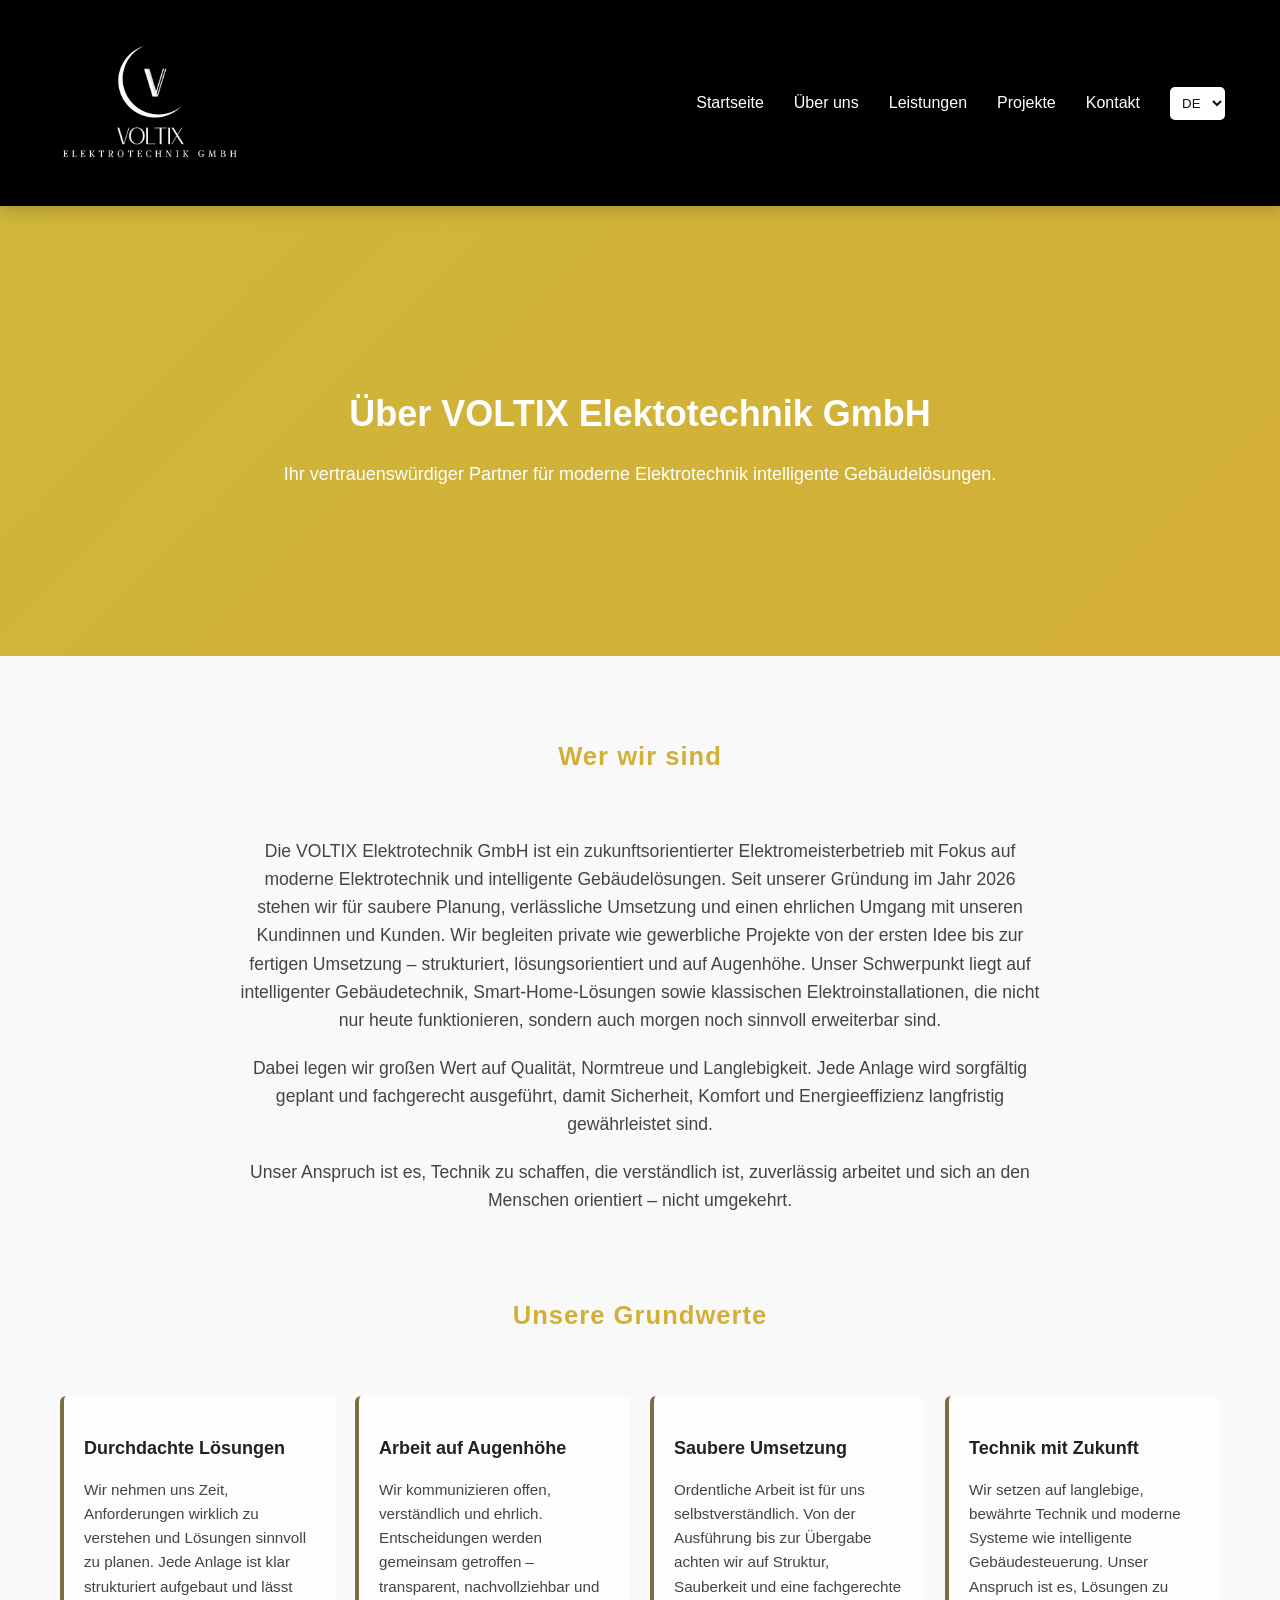
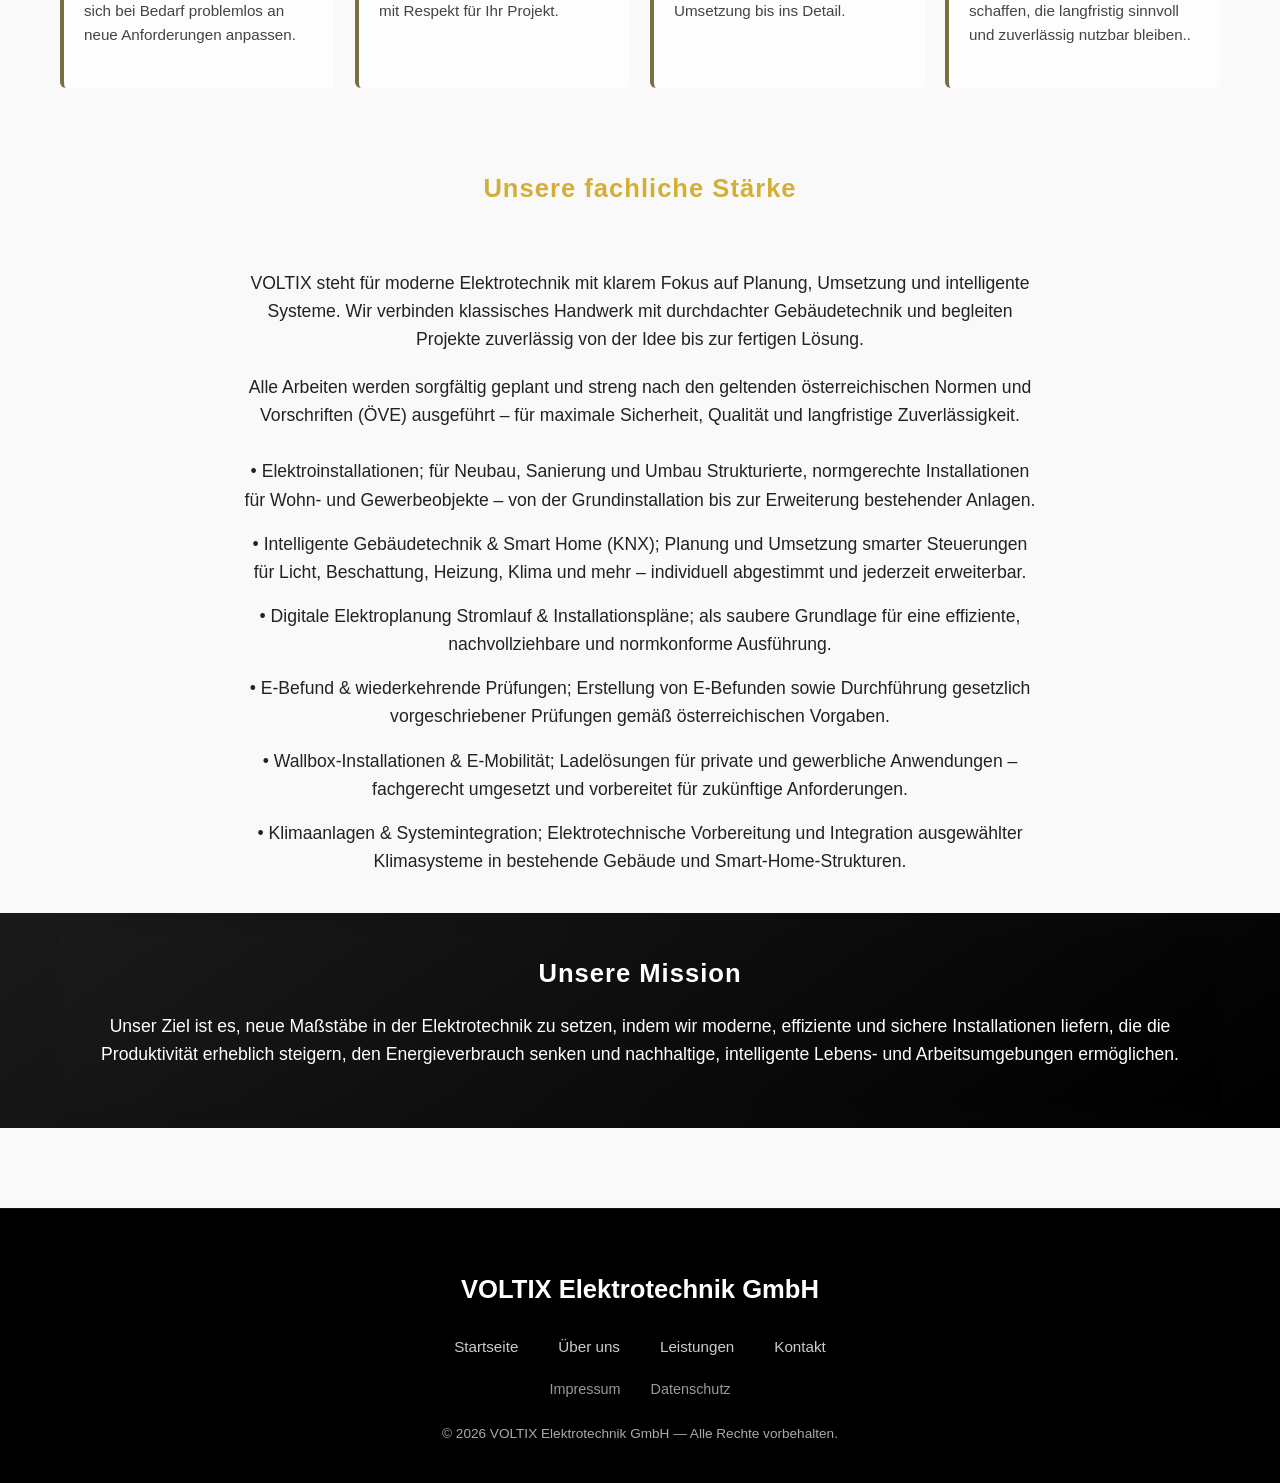
==== commit 7601be48: "Fix HTML encoding issues in about.html" ====
--- a/about.html
+++ b/about.html
@@ -29,10 +29,10 @@
     }
 </style>
 
-    <title>About Us – Voltix Elektotechnik GmbH</title>
+    <title>About Us – Voltix Elektrotechnik GmbH</title>
 
-    <meta name="description" content="Learn more about Voltix Elektotechnik GmbH – a modern electrical engineering company providing professional installations, industrial automation, smart home systems, and advanced technical solutions." data-translate="meta_description_about">
-    <meta name="author" content="Voltix Elektotechnik GmbH">
+    <meta name="description" content="Learn more about Voltix Elektrotechnik GmbH – a modern electrical engineering company providing professional installations, industrial automation, smart home systems, and advanced technical solutions." data-translate="meta_description_about">
+    <meta name="author" content="Voltix Elektrotechnik GmbH">
 
     <link rel="stylesheet" href="style.css">
     <link rel="icon" type="image/png" href="assets/voltix-logo.png">
--- a/style.css
+++ b/style.css
@@ -735,16 +735,6 @@
     cursor: pointer;
 }
 
-.contact-container p {
-    text-align: center;
-    display: flex;
-    flex-direction: column;
-    align-items: center;
-    justify-content: center;
-    gap: 10px;
-    margin: 20px 0;
-    color: white;
-}
 
 .button-wrapper {
     display: flex;
@@ -1401,4 +1391,364 @@
         display: none !important;
     }
 }
-
+.footer {
+    background: #000;
+    color: #fff;
+    padding: 35px 20px 25px; /* balanced height */
+    margin-top: 80px; /* better separation */
+    text-align: center;
+    border-top: 1px solid rgba(255,255,255,0.08); /* subtle line */
+}
+
+.footer-container {
+    max-width: 1000px;
+    margin: 0 auto;
+}
+
+.footer-logo {
+    font-size: 1.6rem;
+    font-weight: 600;
+    margin-bottom: 25px;
+}
+
+/* MAIN LINKS */
+.footer-links {
+    display: flex;
+    justify-content: center;
+    gap: 40px; /* 🔥 more breathing room */
+    margin-bottom: 18px;
+    flex-wrap: wrap;
+}
+
+/* LEGAL LINKS */
+.footer-legal {
+    display: flex;
+    justify-content: center;
+    gap: 30px;
+    margin-bottom: 22px;
+    flex-wrap: wrap;
+}
+
+.footer a {
+    color: #ccc;
+    text-decoration: none;
+    font-size: 0.95rem;
+    transition: all 0.3s ease;
+}
+
+.footer a:hover {
+    color: #bcab26;
+}
+
+/* Less visual weight for legal links */
+.footer-legal a {
+    color: #999;
+    font-size: 0.9rem;
+}
+
+.footer-text {
+    font-size: 0.85rem;
+    color: #aaa;
+    margin-top: 18px;
+}
+/* ===== CONTACT SECTION FINAL OVERRIDES ===== */
+
+/* Make the left info text start right next to the icons */
+.contact-info .info-item {
+    display: flex !important;
+    align-items: flex-start !important;
+    gap: 12px !important;
+    margin-bottom: 28px !important;
+}
+
+.contact-info .info-item i {
+    width: 26px !important;
+    min-width: 26px !important;
+    text-align: center !important;
+    font-size: 1.35rem !important;
+    margin-top: 4px !important;
+}
+
+.contact-info .info-text {
+    margin: 0 !important;
+    padding: 0 !important;
+    text-align: left !important;
+    width: 100% !important;
+}
+
+.contact-info .info-text strong,
+.contact-info .info-text h3,
+.contact-info .info-text p {
+    margin: 0 !important;
+    text-align: left !important;
+}
+
+.contact-info .info-text h3,
+.contact-info .info-text strong {
+    margin-bottom: 8px !important;
+}
+
+.contact-info .info-text p {
+    margin-bottom: 6px !important;
+    line-height: 1.5 !important;
+}
+
+/* Center only the Inquiry title */
+.contact-form-wrapper h2,
+.contact-form-wrapper .form-title {
+    display: block !important;
+    width: 100% !important;
+    text-align: center !important;
+    margin-left: auto !important;
+    margin-right: auto !important;
+}
+
+/* Keep the left title left-aligned */
+.contact-info h2 {
+    text-align: left !important;
+}
+/* ===== FINAL CONTACT DESKTOP + MOBILE FIX ===== */
+
+/* DESKTOP */
+.contact-section .contact-container {
+    display: flex !important;
+    align-items: flex-start !important;
+    justify-content: space-between !important;
+    gap: 60px !important;
+}
+
+.contact-section .contact-info,
+.contact-section .contact-form-wrapper {
+    flex: 1 1 0 !important;
+    min-width: 0 !important;
+}
+
+/* Left title stays left */
+.contact-section .contact-info h2 {
+    display: inline-block !important;
+    width: auto !important;
+    text-align: left !important;
+    margin: 0 0 30px 0 !important;
+}
+
+/* Inquiry title centered */
+.contact-section .contact-form-wrapper h2,
+.contact-section .contact-form-wrapper .form-title {
+    display: block !important;
+    width: 100% !important;
+    text-align: center !important;
+    margin: 0 0 30px 0 !important;
+}
+
+/* Make each info row line up properly */
+.contact-section .contact-info .info-item {
+    display: flex !important;
+    align-items: flex-start !important;
+    gap: 14px !important;
+    margin-bottom: 28px !important;
+}
+
+.contact-section .contact-info .info-item i {
+    width: 24px !important;
+    min-width: 24px !important;
+    text-align: center !important;
+    font-size: 1.25rem !important;
+    margin-top: 4px !important;
+}
+
+.contact-section .contact-info .info-text {
+    margin: 0 !important;
+    padding: 0 !important;
+    width: 100% !important;
+    text-align: left !important;
+}
+
+.contact-section .contact-info .info-text strong,
+.contact-section .contact-info .info-text h3 {
+    display: block !important;
+    margin: 0 0 8px 0 !important;
+    text-align: left !important;
+    line-height: 1.3 !important;
+}
+
+.contact-section .contact-info .info-text p {
+    display: block !important;
+    margin: 0 0 6px 0 !important;
+    text-align: left !important;
+    line-height: 1.5 !important;
+}
+
+/* Kill the old centered paragraph behavior */
+.contact-section .contact-container p {
+    display: block !important;
+    flex-direction: unset !important;
+    align-items: unset !important;
+    justify-content: unset !important;
+    gap: 0 !important;
+    text-align: left !important;
+    margin: 0 0 6px 0 !important;
+}
+
+/* Keep the form tidy */
+.contact-section .contact-form {
+    display: flex !important;
+    flex-direction: column !important;
+}
+
+.contact-section .form-row {
+    display: flex !important;
+    gap: 15px !important;
+}
+
+.contact-section .button-wrapper {
+    display: flex !important;
+    justify-content: center !important;
+    width: 100% !important;
+}
+
+/* MOBILE */
+@media (max-width: 768px) {
+    .contact-section .contact-container {
+        flex-direction: column !important;
+        gap: 35px !important;
+        padding: 30px 20px !important;
+    }
+
+    .contact-section .contact-info,
+    .contact-section .contact-form-wrapper {
+        width: 100% !important;
+        min-width: 100% !important;
+    }
+
+    .contact-section .contact-info h2 {
+        display: block !important;
+        width: 100% !important;
+        text-align: center !important;
+        margin: 0 0 25px 0 !important;
+    }
+
+    .contact-section .contact-form-wrapper h2,
+    .contact-section .contact-form-wrapper .form-title {
+        display: block !important;
+        width: 100% !important;
+        text-align: center !important;
+        margin: 0 0 25px 0 !important;
+    }
+
+    .contact-section .contact-info .info-item {
+        display: flex !important;
+        align-items: flex-start !important;
+        gap: 12px !important;
+        margin-bottom: 24px !important;
+    }
+
+    .contact-section .contact-info .info-item i {
+        width: 24px !important;
+        min-width: 24px !important;
+        font-size: 1.2rem !important;
+        margin-top: 4px !important;
+    }
+
+    .contact-section .contact-info .info-text,
+    .contact-section .contact-info .info-text strong,
+    .contact-section .contact-info .info-text h3,
+    .contact-section .contact-info .info-text p {
+        text-align: left !important;
+    }
+
+    .contact-section .form-row {
+        flex-direction: column !important;
+        gap: 0 !important;
+    }
+}
+/* Tighten space under location title */
+.contact-section .contact-info h2 {
+    margin-bottom: 15px !important; /* ↓ was too big */
+}
+
+/* Reduce space between company name and address */
+.contact-section .info-text h3,
+.contact-section .info-text strong {
+    margin-bottom: 4px !important; /* tighter */
+}
+
+/* Reduce space between lines (address text) */
+.contact-section .info-text p {
+    margin-bottom: 2px !important;
+    line-height: 1.4 !important;
+}
+/* 🔥 REMOVE EXTRA GAP BETWEEN COMPANY NAME + ADDRESS */
+.contact-section .info-text h3,
+.contact-section .info-text strong {
+    margin-bottom: 2px !important; /* very tight */
+    line-height: 1.3 !important;
+}
+
+.contact-section .info-text p {
+    margin-top: 0 !important;
+    margin-bottom: 0 !important;
+    line-height: 1.4 !important;
+}
+
+/* Kill any hidden spacing from parent */
+.contact-section .info-item {
+    margin-bottom: 18px !important;
+}
+@media (max-width: 768px) {
+
+    .footer-links {
+        display: grid !important;
+        grid-template-columns: repeat(2, 1fr);
+        gap: 18px 50px; /* row / column spacing */
+        max-width: 300px;
+        margin: 0 auto 25px auto;
+        text-align: center;
+    }
+
+    .footer-links a {
+        display: block;
+    }
+
+    .footer-legal {
+        justify-content: center;
+        gap: 30px;
+    }
+}
+/* 🔥 REMOVE GAP BETWEEN COMPANY NAME + ADDRESS (FINAL FIX) */
+
+.contact-section .info-text h3,
+.contact-section .info-text strong {
+    margin: 0 !important;       /* remove default spacing */
+    padding: 0 !important;
+    line-height: 1.2 !important;
+}
+
+.contact-section .info-text p {
+    margin: 0 !important;       /* remove top gap */
+    padding: 0 !important;
+    line-height: 1.4 !important;
+}
+
+/* Ensure no hidden spacing from container */
+.contact-section .info-text {
+    margin: 0 !important;
+    padding: 0 !important;
+}
+/* FINAL FIX: company name + address spacing */
+.contact-section .info-text strong,
+.contact-section .info-text h3 {
+    display: block !important;
+    margin: 0 !important;
+    padding: 0 !important;
+    line-height: 1.25 !important;
+}
+
+.contact-section .info-text p {
+    margin: 0 !important;
+    padding: 0 !important;
+    line-height: 1.4 !important;
+}
+
+.contact-section .info-text br {
+    display: none !important;
+}
